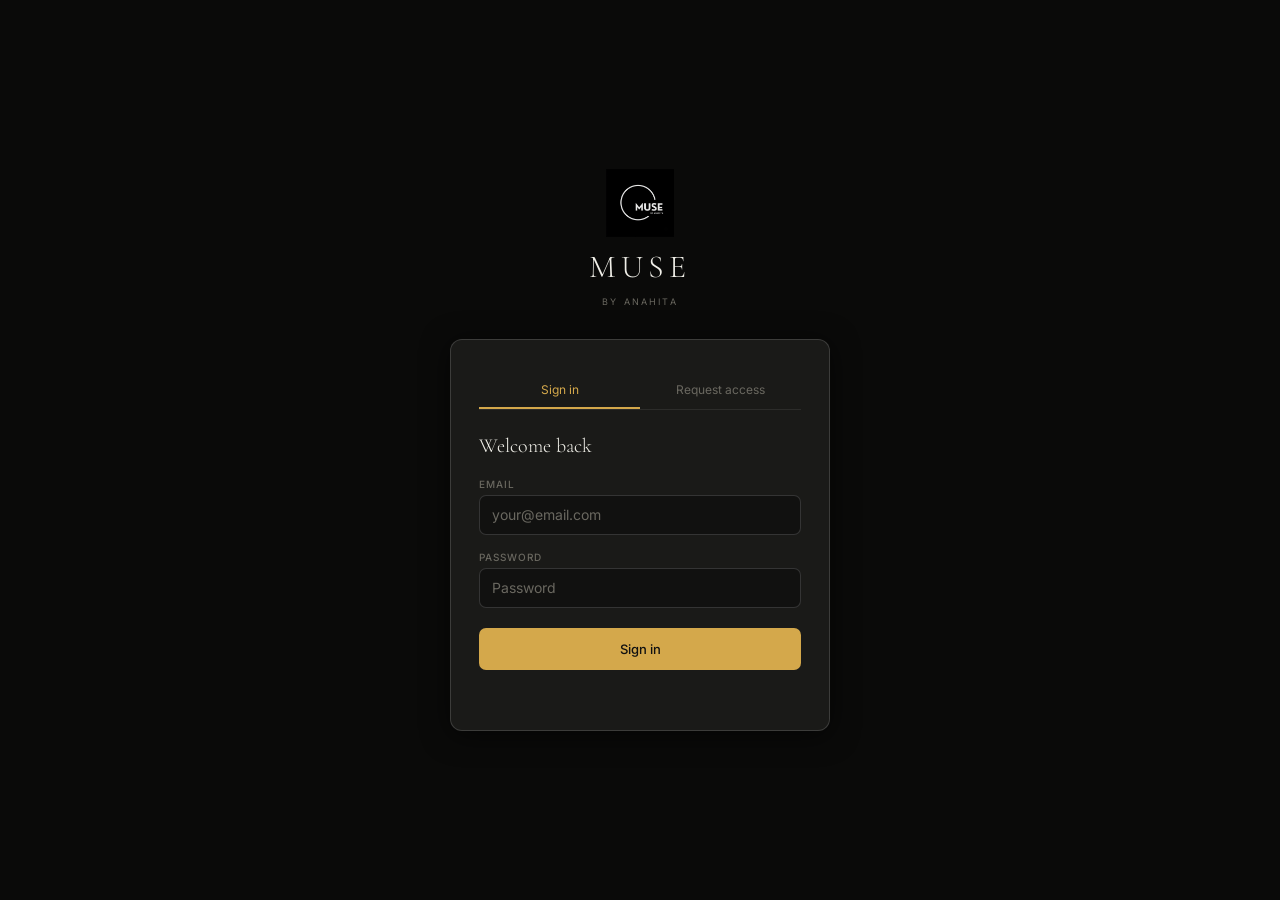
==== index.html @ 247c158e "Add files via upload" ====
<!DOCTYPE html>
<html lang="en">
<head>
<meta charset="UTF-8">
<meta name="viewport" content="width=device-width, initial-scale=1.0">
<title>Muse by Anahita — Brand Hub</title>
<link href="https://fonts.googleapis.com/css2?family=Cormorant+Garamond:ital,wght@0,300;0,400;1,300&family=Inter:wght@300;400;500&display=swap" rel="stylesheet">
<script src="https://www.gstatic.com/firebasejs/10.12.0/firebase-app-compat.js"></script>
<script src="https://www.gstatic.com/firebasejs/10.12.0/firebase-auth-compat.js"></script>
<script src="https://www.gstatic.com/firebasejs/10.12.0/firebase-firestore-compat.js"></script>
<style>
*,*::before,*::after{box-sizing:border-box;margin:0;padding:0;}
:root{
  --bg:#0A0A09;--bg2:#111110;--surface:#1A1A18;--surface2:#222220;--surface3:#2A2A28;
  --ink:#F0EFE8;--ink2:#C8C7C0;--ink3:#9A9890;--ink4:#6A6860;--ink5:rgba(255,255,255,0.06);
  --gold:#D4A84B;--gold-bg:rgba(212,168,75,0.12);
  --green:#7DC44A;--green-bg:rgba(125,196,74,0.1);--green-str:#7DC44A;
  --red:#E05555;--red-bg:rgba(224,85,85,0.1);
  --blue:#6AABF0;--blue-bg:rgba(106,171,240,0.1);
  --amber:#F0A84B;--amber-bg:rgba(240,168,75,0.1);
  --purple:#B07EF0;--purple-bg:rgba(176,126,240,0.1);
  --border:rgba(255,255,255,0.08);--border2:rgba(255,255,255,0.15);
  --shadow:0 1px 4px rgba(0,0,0,0.4);--shadow2:0 4px 28px rgba(0,0,0,0.6);
  --radius:7px;
}
body{background:var(--bg);color:var(--ink);font-family:'Inter',sans-serif;min-height:100vh;}
.screen{display:none;min-height:100vh;}
.screen.active{display:flex;flex-direction:column;}
#screen-auth{align-items:center;justify-content:center;padding:2rem 1.25rem;}
.auth-logo{display:flex;flex-direction:column;align-items:center;gap:10px;margin-bottom:2rem;}
.auth-logo img{width:68px;height:68px;object-fit:contain;filter:invert(1);opacity:.9;}
.auth-logo-muse{font-family:'Cormorant Garamond',serif;font-weight:300;font-size:32px;letter-spacing:.16em;color:var(--ink);}
.auth-logo-by{font-size:9px;letter-spacing:.24em;text-transform:uppercase;color:var(--ink4);}
.auth-card{background:var(--surface);border:0.5px solid var(--border2);border-radius:12px;padding:2rem 1.75rem;width:100%;max-width:380px;box-shadow:var(--shadow2);}
.auth-tabs{display:flex;margin-bottom:1.5rem;border-bottom:0.5px solid var(--border);}
.auth-tab{flex:1;font-size:12px;font-family:'Inter',sans-serif;color:var(--ink4);background:none;border:none;padding:10px 0;cursor:pointer;border-bottom:2px solid transparent;margin-bottom:-0.5px;transition:color .15s,border-color .15s;}
.auth-tab.active{color:var(--gold);border-bottom-color:var(--gold);}
.auth-title{font-family:'Cormorant Garamond',serif;font-size:20px;font-weight:300;color:var(--ink);margin-bottom:1.25rem;}
.f-label{font-size:10px;font-weight:500;letter-spacing:.1em;text-transform:uppercase;color:var(--ink4);margin-bottom:5px;display:block;}
.f-input{width:100%;height:40px;font-size:14px;font-family:'Inter',sans-serif;border-radius:var(--radius);border:0.5px solid var(--border2);background:var(--bg2);color:var(--ink);padding:0 12px;outline:none;transition:border-color .15s,box-shadow .15s;margin-bottom:1rem;}
.f-input:focus{border-color:var(--gold);box-shadow:0 0 0 2px var(--gold-bg);}
.f-input::placeholder{color:var(--ink4);}
.auth-btn{width:100%;height:42px;font-size:13px;font-family:'Inter',sans-serif;font-weight:500;border-radius:var(--radius);border:none;background:var(--gold);color:#111;cursor:pointer;transition:opacity .15s;margin-top:.25rem;}
.auth-btn:hover{opacity:.88;}
.auth-msg{font-size:12px;margin-top:10px;text-align:center;min-height:18px;}
.auth-msg.err{color:var(--red);}
.auth-msg.ok{color:var(--green);}
#screen-pending{align-items:center;justify-content:center;padding:2rem;text-align:center;}
.pending-icon{font-size:40px;margin-bottom:1rem;opacity:.25;}
.pending-title{font-family:'Cormorant Garamond',serif;font-size:24px;font-weight:300;color:var(--ink);margin-bottom:.5rem;}
.pending-sub{font-size:13px;color:var(--ink3);max-width:300px;line-height:1.6;}
.pending-logout{margin-top:1.5rem;font-size:12px;color:var(--ink4);background:none;border:0.5px solid var(--border2);border-radius:var(--radius);padding:7px 16px;cursor:pointer;font-family:'Inter',sans-serif;}
.app-header{background:var(--surface);border-bottom:0.5px solid var(--border);padding:1rem 1.5rem;display:flex;align-items:center;justify-content:space-between;gap:1rem;flex-wrap:wrap;flex-shrink:0;}
.hd-left{display:flex;align-items:center;gap:12px;}
.hd-logo{width:36px;height:36px;object-fit:contain;filter:invert(1);opacity:.85;}
.hd-brand{display:flex;flex-direction:column;gap:1px;}
.hd-muse{font-family:'Cormorant Garamond',serif;font-weight:300;font-size:21px;color:var(--ink);letter-spacing:.12em;line-height:1;}
.hd-by{font-size:9px;letter-spacing:.22em;text-transform:uppercase;color:var(--gold);}
.hd-right{display:flex;align-items:center;gap:12px;flex-wrap:wrap;}
.user-pill{display:flex;align-items:center;gap:7px;background:var(--surface2);border:0.5px solid var(--border2);border-radius:99px;padding:5px 12px 5px 7px;}
.user-av{width:22px;height:22px;border-radius:50%;background:var(--gold);display:flex;align-items:center;justify-content:center;font-size:10px;font-weight:500;color:#111;flex-shrink:0;}
.user-nm{font-size:12px;color:var(--ink2);}
.user-rl{font-size:9px;letter-spacing:.06em;color:var(--gold);}
.hd-prog{display:flex;flex-direction:column;align-items:flex-end;gap:4px;}
.hd-prog-lbl{font-size:10px;color:var(--ink4);}
.hd-prog-track{width:80px;height:2px;background:var(--border);border-radius:99px;overflow:hidden;}
.hd-prog-fill{height:100%;background:var(--gold);border-radius:99px;transition:width .4s;}
.hd-logout{font-size:11px;color:var(--ink4);background:none;border:none;cursor:pointer;font-family:'Inter',sans-serif;transition:color .15s;}
.hd-logout:hover{color:var(--ink2);}
.tab-bar{background:var(--surface);border-bottom:0.5px solid var(--border);display:flex;padding:0 1.25rem;overflow-x:auto;flex-shrink:0;}
.tab-bar::-webkit-scrollbar{display:none;}
.tb{font-size:11px;font-family:'Inter',sans-serif;letter-spacing:.07em;text-transform:uppercase;color:var(--ink4);background:none;border:none;padding:11px 14px 10px;cursor:pointer;border-bottom:2px solid transparent;white-space:nowrap;transition:color .15s,border-color .15s;}
.tb.active{color:var(--gold);border-bottom-color:var(--gold);}
.tb .badge{display:inline-block;background:var(--gold);color:#111;font-size:9px;font-weight:500;border-radius:99px;padding:1px 5px;margin-left:4px;vertical-align:middle;}
.sync-bar{background:var(--bg2);border-bottom:0.5px solid var(--border);padding:6px 1.5rem;display:flex;align-items:center;gap:8px;font-size:11px;color:var(--ink4);flex-shrink:0;}
.sync-dot{width:6px;height:6px;border-radius:50%;background:var(--ink4);flex-shrink:0;transition:background .3s;}
.sync-dot.syncing{background:#C8831A;animation:pulse 1s infinite;}
.sync-dot.synced{background:var(--green);}
.sync-dot.error{background:var(--red);}
@keyframes pulse{0%,100%{opacity:1;}50%{opacity:.3;}}
.main{max-width:720px;margin:0 auto;padding:1.75rem 1.25rem 3rem;width:100%;}
.sec-hdr{display:flex;align-items:center;gap:10px;margin-bottom:8px;}
.sec-rule{flex:1;height:0.5px;background:var(--ink5);}
.sec-lbl{font-size:9px;font-weight:500;letter-spacing:.18em;text-transform:uppercase;color:var(--ink4);white-space:nowrap;}
.section{margin-bottom:1.75rem;}
.task-list{display:flex;flex-direction:column;gap:3px;}
.task-item{display:flex;align-items:flex-start;gap:11px;padding:11px 13px;border-radius:var(--radius);border:0.5px solid var(--border);background:var(--surface);cursor:pointer;transition:background .12s,border-color .12s;box-shadow:var(--shadow);}
.task-item:hover{background:var(--surface2);border-color:var(--border2);}
.task-item.done{background:var(--green-bg);border-color:rgba(125,196,74,0.2);}
.task-item.assigned-to-me{border-left:2px solid var(--gold);}
.chk{width:17px;height:17px;border-radius:3px;border:1px solid var(--border2);display:flex;align-items:center;justify-content:center;flex-shrink:0;margin-top:2px;transition:background .18s,border-color .18s;}
.task-item.done .chk{background:var(--green);border-color:var(--green);}
.chk-ic{display:none;}
.task-item.done .chk-ic{display:block;}
.task-txt{flex:1;min-width:0;}
.task-nm{font-size:14px;color:var(--ink);line-height:1.5;}
.task-item.done .task-nm{text-decoration:line-through;text-decoration-color:var(--green-str);color:var(--ink4);}
.task-meta{font-size:11px;color:var(--ink4);margin-top:3px;display:flex;flex-wrap:wrap;gap:6px;align-items:center;}
.task-note{font-size:11.5px;color:var(--ink3);margin-top:2px;line-height:1.4;}
.assign-badge{display:inline-flex;align-items:center;gap:3px;font-size:10px;padding:2px 7px;border-radius:99px;background:var(--gold-bg);color:var(--gold);white-space:nowrap;}
.done-badge{font-size:10px;color:var(--green);}
.owner-badge{font-size:10px;color:var(--ink4);}
.rec-badge{display:inline-block;font-size:9px;font-weight:500;padding:2px 7px;border-radius:99px;background:var(--gold-bg);color:var(--gold);margin-left:6px;vertical-align:middle;white-space:nowrap;}
.task-actions{display:flex;align-items:center;gap:6px;flex-shrink:0;}
.del-btn{opacity:0;font-size:16px;color:var(--ink4);background:none;border:none;cursor:pointer;padding:2px 3px;transition:opacity .15s,color .15s;}
.task-item:hover .del-btn{opacity:1;}
.del-btn:hover{color:var(--red);}
.edit-btn{opacity:0;font-size:11px;color:var(--ink4);background:none;border:0.5px solid var(--border);border-radius:4px;cursor:pointer;padding:2px 6px;transition:opacity .15s,color .15s;}
.task-item:hover .edit-btn{opacity:1;}
.edit-btn:hover{color:var(--gold);border-color:var(--gold);}
@media(hover:none){.del-btn,.edit-btn{opacity:.4;}}
.assign-sel{font-size:11px;font-family:'Inter',sans-serif;border-radius:4px;border:0.5px solid var(--border);background:var(--surface2);color:var(--ink3);padding:2px 5px;outline:none;cursor:pointer;max-width:110px;}
.assign-sel:focus{border-color:var(--gold);}
.add-section{margin-top:1.75rem;border-top:0.5px solid var(--ink5);padding-top:1.25rem;}
.add-lbl{font-family:'Cormorant Garamond',serif;font-size:17px;font-weight:300;font-style:italic;color:var(--ink3);margin-bottom:10px;}
.add-row{display:flex;gap:8px;flex-wrap:wrap;}
.add-input{flex:1;min-width:150px;height:38px;font-size:13.5px;font-family:'Inter',sans-serif;border-radius:var(--radius);border:0.5px solid var(--border2);background:var(--surface);color:var(--ink);padding:0 12px;outline:none;transition:border-color .15s,box-shadow .15s;}
.add-input:focus{border-color:var(--gold);box-shadow:0 0 0 2px var(--gold-bg);}
.add-input::placeholder{color:var(--ink4);}
.cat-sel{height:38px;font-size:12.5px;font-family:'Inter',sans-serif;border-radius:var(--radius);border:0.5px solid var(--border2);background:var(--surface);color:var(--ink);padding:0 10px;outline:none;cursor:pointer;}
.add-btn{height:38px;padding:0 16px;font-size:13px;font-family:'Inter',sans-serif;font-weight:500;border-radius:var(--radius);border:none;background:var(--gold);color:#111;cursor:pointer;transition:opacity .15s;}
.add-btn:hover{opacity:.85;}
/* EDIT MODAL */
.modal-overlay{position:fixed;inset:0;background:rgba(0,0,0,0.7);display:none;align-items:center;justify-content:center;z-index:9000;padding:1rem;}
.modal-overlay.show{display:flex;}
.modal-card{background:var(--surface);border:0.5px solid var(--border2);border-radius:12px;padding:1.5rem;width:100%;max-width:440px;box-shadow:var(--shadow2);}
.modal-title{font-family:'Cormorant Garamond',serif;font-size:18px;font-weight:300;color:var(--ink);margin-bottom:1.25rem;}
.modal-input{width:100%;height:40px;font-size:14px;font-family:'Inter',sans-serif;border-radius:var(--radius);border:0.5px solid var(--border2);background:var(--bg2);color:var(--ink);padding:0 12px;outline:none;transition:border-color .15s;margin-bottom:.75rem;}
.modal-input:focus{border-color:var(--gold);}
.modal-textarea{width:100%;height:80px;font-size:13px;font-family:'Inter',sans-serif;border-radius:var(--radius);border:0.5px solid var(--border2);background:var(--bg2);color:var(--ink);padding:8px 12px;outline:none;resize:vertical;margin-bottom:.75rem;}
.modal-textarea:focus{border-color:var(--gold);}
.modal-footer{display:flex;gap:8px;justify-content:flex-end;}
.modal-cancel{height:36px;padding:0 14px;font-size:12px;font-family:'Inter',sans-serif;border-radius:var(--radius);border:0.5px solid var(--border2);background:none;color:var(--ink3);cursor:pointer;}
.modal-save{height:36px;padding:0 16px;font-size:12px;font-family:'Inter',sans-serif;font-weight:500;border-radius:var(--radius);border:none;background:var(--gold);color:#111;cursor:pointer;}
.log-list{display:flex;flex-direction:column;gap:3px;}
.log-item{display:flex;align-items:flex-start;gap:10px;padding:10px 13px;background:var(--surface);border-radius:var(--radius);border:0.5px solid var(--border);box-shadow:var(--shadow);}
.log-av{width:28px;height:28px;border-radius:50%;background:var(--surface3);display:flex;align-items:center;justify-content:center;font-size:10px;font-weight:500;color:var(--ink3);flex-shrink:0;}
.log-body{flex:1;min-width:0;}
.log-txt{font-size:13px;color:var(--ink2);line-height:1.4;}
.log-txt strong{font-weight:500;color:var(--ink);}
.log-time{font-size:11px;color:var(--ink4);margin-top:2px;}
.empty-state{font-size:13px;color:var(--ink4);font-style:italic;text-align:center;padding:2.5rem 0;}
/* RECEIPTS */
.receipts-summary{display:grid;grid-template-columns:1fr 1fr 1fr;gap:8px;margin-bottom:1.5rem;}
.summary-card{background:var(--surface);border:0.5px solid var(--border);border-radius:var(--radius);padding:14px 16px;text-align:center;}
.summary-label{font-size:10px;font-weight:500;letter-spacing:.1em;text-transform:uppercase;color:var(--ink4);margin-bottom:6px;}
.summary-amount{font-size:18px;font-weight:500;color:var(--ink);}
.summary-card.received .summary-amount{color:var(--green);}
.summary-card.pending-card .summary-amount{color:var(--amber);}
.receipt-tabs{display:flex;gap:6px;margin-bottom:1.25rem;}
.rtab{font-size:12px;font-family:'Inter',sans-serif;padding:6px 14px;border-radius:99px;border:0.5px solid var(--border2);background:var(--surface2);color:var(--ink4);cursor:pointer;transition:background .12s,color .12s,border-color .12s;}
.rtab.active{background:var(--gold-bg);color:var(--gold);border-color:var(--gold);}
.receipt-list{display:flex;flex-direction:column;gap:8px;}
.receipt-card{background:var(--surface);border:0.5px solid var(--border);border-radius:var(--radius);overflow:hidden;box-shadow:var(--shadow);}
.receipt-card.status-received{border-left:3px solid var(--green);}
.receipt-card.status-due{border-left:3px solid var(--amber);}
.receipt-img-wrap{width:100%;max-height:220px;overflow:hidden;background:var(--bg2);cursor:pointer;}
.receipt-img-wrap img{width:100%;height:220px;object-fit:contain;display:block;}
.receipt-body{padding:13px 15px;}
.receipt-top{display:flex;align-items:flex-start;justify-content:space-between;gap:10px;margin-bottom:8px;flex-wrap:wrap;}
.receipt-platform{font-size:14px;font-weight:500;color:var(--ink);}
.receipt-amount{font-size:18px;font-weight:500;color:var(--gold);}
.receipt-desc{font-size:13px;color:var(--ink3);margin-bottom:8px;line-height:1.45;}
.receipt-footer{display:flex;align-items:center;justify-content:space-between;flex-wrap:wrap;gap:8px;}
.receipt-meta{font-size:11px;color:var(--ink4);}
.receipt-status-wrap{display:flex;align-items:center;gap:8px;}
.status-badge{font-size:10px;font-weight:500;padding:3px 9px;border-radius:99px;}
.status-badge.received{background:var(--green-bg);color:var(--green);}
.status-badge.due{background:var(--amber-bg);color:var(--amber);}
.status-toggle{font-size:11px;font-family:'Inter',sans-serif;padding:4px 10px;border-radius:var(--radius);border:0.5px solid var(--border2);background:var(--surface2);color:var(--ink3);cursor:pointer;white-space:nowrap;transition:background .12s;}
.status-toggle:hover{background:var(--surface3);color:var(--ink);}
.receipt-del{font-size:12px;color:var(--ink4);background:none;border:none;cursor:pointer;padding:3px 6px;border-radius:4px;transition:color .12s;}
.receipt-del:hover{color:var(--red);}
.upload-section{border-top:0.5px solid var(--ink5);padding-top:1.25rem;margin-top:1rem;}
.upload-lbl-title{font-family:'Cormorant Garamond',serif;font-size:17px;font-weight:300;font-style:italic;color:var(--ink3);margin-bottom:12px;}
.upload-form{display:grid;grid-template-columns:1fr 1fr;gap:8px;}
.upload-form .full{grid-column:1/-1;}
.upload-area{border:1px dashed var(--border2);border-radius:var(--radius);padding:1.25rem;text-align:center;cursor:pointer;transition:border-color .15s,background .15s;background:var(--bg2);}
.upload-area:hover{border-color:var(--gold);background:var(--gold-bg);}
.upload-area.has-file{border-color:var(--green);background:var(--green-bg);}
.upload-area input[type=file]{display:none;}
.upload-area-text{font-size:12px;color:var(--ink4);}
.upload-area-text.has-file{color:var(--green);}
.r-input{width:100%;height:38px;font-size:13px;font-family:'Inter',sans-serif;border-radius:var(--radius);border:0.5px solid var(--border2);background:var(--surface);color:var(--ink);padding:0 10px;outline:none;transition:border-color .15s,box-shadow .15s;}
.r-input:focus{border-color:var(--gold);box-shadow:0 0 0 2px var(--gold-bg);}
.r-input::placeholder{color:var(--ink4);}
.r-save{height:38px;padding:0 16px;font-size:13px;font-family:'Inter',sans-serif;font-weight:500;border-radius:var(--radius);border:none;background:var(--gold);color:#111;cursor:pointer;width:100%;margin-top:2px;}
.r-save:hover{opacity:.85;}
/* VAULT */
.vault-gate{display:flex;flex-direction:column;align-items:center;text-align:center;padding:3rem 1rem;gap:1rem;}
.vault-gate-icon{font-size:40px;opacity:.2;}
.vault-gate-title{font-family:'Cormorant Garamond',serif;font-size:22px;font-weight:300;color:var(--ink);}
.vault-gate-sub{font-size:13px;color:var(--ink3);max-width:300px;line-height:1.55;}
.vault-pw-row{display:flex;gap:8px;width:100%;max-width:340px;}
.vault-pw-input{flex:1;height:40px;font-size:14px;font-family:'Inter',sans-serif;border-radius:var(--radius);border:0.5px solid var(--border2);background:var(--surface);color:var(--ink);padding:0 12px;outline:none;text-align:center;letter-spacing:.08em;transition:border-color .15s,box-shadow .15s;}
.vault-pw-input:focus{border-color:var(--gold);box-shadow:0 0 0 2px var(--gold-bg);}
.vault-unlock-btn{height:40px;padding:0 18px;font-size:13px;font-family:'Inter',sans-serif;font-weight:500;border-radius:var(--radius);border:none;background:var(--gold);color:#111;cursor:pointer;white-space:nowrap;}
.vault-err{font-size:12px;color:var(--red);min-height:18px;}
.vault-info{font-size:11px;color:var(--ink4);max-width:300px;line-height:1.5;}
.vault-body{display:none;}
.vault-topbar{display:flex;align-items:center;justify-content:space-between;margin-bottom:1.25rem;flex-wrap:wrap;gap:8px;}
.vault-title{font-family:'Cormorant Garamond',serif;font-size:20px;font-weight:300;color:var(--ink);}
.cred-list{display:flex;flex-direction:column;gap:6px;margin-bottom:1.5rem;}
.cred-card{background:var(--surface);border-radius:var(--radius);border:0.5px solid var(--border);padding:13px 15px;box-shadow:var(--shadow);}
.cred-hdr{display:flex;align-items:center;justify-content:space-between;margin-bottom:10px;}
.cred-plat{font-size:13px;font-weight:500;color:var(--ink);}
.cred-del{font-size:14px;color:var(--ink4);background:none;border:none;cursor:pointer;padding:2px 4px;opacity:0;transition:opacity .15s,color .15s;}
.cred-card:hover .cred-del{opacity:1;}
.cred-del:hover{color:var(--red);}
.cred-row{display:flex;align-items:center;gap:10px;margin-bottom:6px;}
.cred-row:last-child{margin-bottom:0;}
.cred-fl{font-size:10px;font-weight:500;letter-spacing:.1em;text-transform:uppercase;color:var(--ink4);width:68px;flex-shrink:0;}
.cred-val{flex:1;font-size:13px;color:var(--ink2);background:var(--bg2);border-radius:4px;padding:4px 8px;cursor:pointer;transition:background .12s;word-break:break-all;}
.cred-val:hover{background:var(--surface3);}
.cred-val.hidden{letter-spacing:.18em;color:var(--ink4);}
.show-pw{font-size:11px;color:var(--ink4);background:none;border:none;cursor:pointer;padding:2px 4px;white-space:nowrap;font-family:'Inter',sans-serif;}
.show-pw:hover{color:var(--ink2);}
.vault-add{border-top:0.5px solid var(--ink5);padding-top:1.25rem;margin-top:1rem;}
.vault-add-lbl{font-family:'Cormorant Garamond',serif;font-size:17px;font-weight:300;font-style:italic;color:var(--ink3);margin-bottom:10px;}
.vault-form{display:grid;grid-template-columns:1fr 1fr;gap:8px;}
.vault-form .full{grid-column:1/-1;}
.v-input{width:100%;height:38px;font-size:13px;font-family:'Inter',sans-serif;border-radius:var(--radius);border:0.5px solid var(--border2);background:var(--surface);color:var(--ink);padding:0 10px;outline:none;transition:border-color .15s,box-shadow .15s;}
.v-input:focus{border-color:var(--gold);box-shadow:0 0 0 2px var(--gold-bg);}
.v-input::placeholder{color:var(--ink4);}
.v-save{height:38px;padding:0 16px;font-size:13px;font-family:'Inter',sans-serif;font-weight:500;border-radius:var(--radius);border:none;background:var(--gold);color:#111;cursor:pointer;width:100%;margin-top:2px;}
.v-save:hover{opacity:.85;}
/* ADMIN */
.admin-sec-title{font-family:'Cormorant Garamond',serif;font-size:18px;font-weight:300;color:var(--ink);margin-bottom:10px;}
.user-card{background:var(--surface);border:0.5px solid var(--border);border-radius:var(--radius);padding:12px 14px;box-shadow:var(--shadow);display:flex;align-items:center;gap:12px;margin-bottom:4px;flex-wrap:wrap;}
.u-av{width:34px;height:34px;border-radius:50%;background:var(--surface3);display:flex;align-items:center;justify-content:center;font-size:13px;font-weight:500;color:var(--ink3);flex-shrink:0;}
.u-info{flex:1;min-width:120px;}
.u-name{font-size:14px;color:var(--ink);}
.u-email{font-size:11.5px;color:var(--ink4);}
.u-role-badge{font-size:9px;font-weight:500;padding:2px 8px;border-radius:99px;letter-spacing:.05em;white-space:nowrap;}
.role-superadmin{background:var(--gold-bg);color:var(--gold);}
.role-admin{background:var(--blue-bg);color:var(--blue);}
.role-staff{background:var(--surface3);color:var(--ink3);}
.role-pending{background:var(--red-bg);color:var(--red);}
.u-actions{display:flex;gap:6px;flex-wrap:wrap;}
.u-btn{font-size:11px;font-family:'Inter',sans-serif;padding:5px 10px;border-radius:var(--radius);border:0.5px solid var(--border2);background:var(--surface2);color:var(--ink3);cursor:pointer;white-space:nowrap;transition:background .12s,color .12s;}
.u-btn:hover{background:var(--surface3);color:var(--ink);}
.u-btn.danger{border-color:rgba(224,85,85,0.3);color:var(--red);}
.u-btn.danger:hover{background:var(--red-bg);}
.u-btn.success{border-color:rgba(125,196,74,0.3);color:var(--green);}
.u-btn.success:hover{background:var(--green-bg);}
/* AI ASSISTANT */
.ai-pane{display:flex;flex-direction:column;height:calc(100vh - 160px);max-width:720px;margin:0 auto;width:100%;}
.ai-messages{flex:1;overflow-y:auto;padding:1.25rem;display:flex;flex-direction:column;gap:12px;}
.ai-messages::-webkit-scrollbar{width:4px;}
.ai-messages::-webkit-scrollbar-track{background:transparent;}
.ai-messages::-webkit-scrollbar-thumb{background:var(--surface3);border-radius:99px;}
.ai-msg{display:flex;gap:10px;max-width:85%;}
.ai-msg.user{align-self:flex-end;flex-direction:row-reverse;}
.ai-msg.assistant{align-self:flex-start;}
.ai-avatar{width:28px;height:28px;border-radius:50%;display:flex;align-items:center;justify-content:center;font-size:12px;flex-shrink:0;margin-top:2px;}
.ai-msg.user .ai-avatar{background:var(--gold);color:#111;}
.ai-msg.assistant .ai-avatar{background:var(--purple-bg);color:var(--purple);border:0.5px solid var(--purple);}
.ai-bubble{padding:10px 13px;border-radius:10px;font-size:13px;line-height:1.55;max-width:100%;}
.ai-msg.user .ai-bubble{background:var(--gold-bg);color:var(--ink2);border:0.5px solid rgba(212,168,75,0.2);}
.ai-msg.assistant .ai-bubble{background:var(--surface);color:var(--ink2);border:0.5px solid var(--border);}
.ai-bubble.thinking{color:var(--ink4);font-style:italic;}
.ai-input-bar{display:flex;gap:8px;padding:1rem 1.25rem;border-top:0.5px solid var(--border);background:var(--bg2);flex-shrink:0;}
.ai-input{flex:1;height:42px;font-size:14px;font-family:'Inter',sans-serif;border-radius:var(--radius);border:0.5px solid var(--border2);background:var(--surface);color:var(--ink);padding:0 14px;outline:none;transition:border-color .15s,box-shadow .15s;}
.ai-input:focus{border-color:var(--purple);box-shadow:0 0 0 2px var(--purple-bg);}
.ai-input::placeholder{color:var(--ink4);}
.ai-send{height:42px;padding:0 18px;font-size:13px;font-family:'Inter',sans-serif;font-weight:500;border-radius:var(--radius);border:none;background:var(--purple);color:#fff;cursor:pointer;white-space:nowrap;transition:opacity .15s;}
.ai-send:hover{opacity:.85;}
.ai-send:disabled{opacity:.4;cursor:not-allowed;}
.ai-suggestions{display:flex;gap:6px;flex-wrap:wrap;padding:0 1.25rem .75rem;}
.ai-sug{font-size:11px;font-family:'Inter',sans-serif;padding:5px 10px;border-radius:99px;border:0.5px solid var(--border2);background:var(--surface2);color:var(--ink4);cursor:pointer;transition:background .12s,color .12s,border-color .12s;white-space:nowrap;}
.ai-sug:hover{background:var(--purple-bg);color:var(--purple);border-color:var(--purple);}
.ai-welcome{text-align:center;padding:2rem 1rem;color:var(--ink4);}
.ai-welcome-icon{font-size:36px;margin-bottom:.75rem;opacity:.5;}
.ai-welcome-title{font-family:'Cormorant Garamond',serif;font-size:20px;font-weight:300;color:var(--ink3);margin-bottom:.5rem;}
.ai-welcome-sub{font-size:12px;color:var(--ink4);line-height:1.6;}
/* UTILS */
.pg-hdr{display:flex;align-items:center;justify-content:space-between;margin-bottom:1.25rem;flex-wrap:wrap;gap:8px;}
.pg-title{font-family:'Cormorant Garamond',serif;font-size:20px;font-weight:300;color:var(--ink);}
.sm-btn{font-size:11px;color:var(--ink4);background:none;border:0.5px solid var(--border);border-radius:var(--radius);padding:5px 10px;cursor:pointer;font-family:'Inter',sans-serif;transition:background .12s;}
.sm-btn:hover{background:var(--surface2);}
.toast{position:fixed;bottom:1.5rem;left:50%;transform:translateX(-50%);background:var(--surface3);color:var(--ink);border:0.5px solid var(--border2);font-size:12px;padding:8px 18px;border-radius:99px;pointer-events:none;opacity:0;transition:opacity .2s;z-index:9999;white-space:nowrap;box-shadow:var(--shadow2);}
.toast.show{opacity:1;}
.footer{text-align:center;margin-top:3rem;font-size:10px;letter-spacing:.1em;text-transform:uppercase;color:var(--ink4);}
.lightbox{position:fixed;inset:0;background:rgba(0,0,0,0.93);display:none;align-items:center;justify-content:center;z-index:9998;padding:1rem;}
.lightbox.show{display:flex;}
.lightbox img{max-width:100%;max-height:90vh;object-fit:contain;border-radius:var(--radius);}
.lightbox-close{position:fixed;top:1rem;right:1rem;font-size:28px;color:var(--ink3);background:none;border:none;cursor:pointer;line-height:1;}
@media(max-width:520px){
  .vault-form,.upload-form{grid-template-columns:1fr;}
  .vault-form .full,.upload-form .full{grid-column:1;}
  .receipts-summary{grid-template-columns:1fr;}
  .app-header{padding:.875rem 1rem;}
  .main{padding:1.25rem 1rem 2.5rem;}
}
</style>
</head>
<body>

<!-- AUTH -->
<div id="screen-auth" class="screen active">
  <div class="auth-logo">
    <img src="[data-uri]" alt="Muse logo"/>
    <div class="auth-logo-muse">MUSE</div>
    <div class="auth-logo-by">by Anahita</div>
  </div>
  <div class="auth-card">
    <div class="auth-tabs">
      <button class="auth-tab active" onclick="showAuthTab('signin')">Sign in</button>
      <button class="auth-tab" onclick="showAuthTab('signup')">Request access</button>
    </div>
    <div id="auth-signin">
      <div class="auth-title">Welcome back</div>
      <label class="f-label">Email</label>
      <input class="f-input" id="si-email" type="email" placeholder="your@email.com"/>
      <label class="f-label">Password</label>
      <input class="f-input" id="si-pw" type="password" placeholder="Password" onkeydown="if(event.key==='Enter')doSignIn()"/>
      <button class="auth-btn" onclick="doSignIn()">Sign in</button>
      <div class="auth-msg err" id="si-msg"></div>
    </div>
    <div id="auth-signup" style="display:none">
      <div class="auth-title">Request access</div>
      <label class="f-label">Full name</label>
      <input class="f-input" id="su-name" type="text" placeholder="Your name"/>
      <label class="f-label">Email</label>
      <input class="f-input" id="su-email" type="email" placeholder="your@email.com"/>
      <label class="f-label">Password</label>
      <input class="f-input" id="su-pw" type="password" placeholder="Choose a password (min 6 chars)"/>
      <button class="auth-btn" onclick="doSignUp()">Request access</button>
      <div class="auth-msg" id="su-msg"></div>
    </div>
  </div>
</div>

<!-- PENDING -->
<div id="screen-pending" class="screen">
  <div style="display:flex;flex-direction:column;align-items:center;justify-content:center;flex:1;padding:2rem;text-align:center;">
    <div class="pending-icon">⏳</div>
    <div class="pending-title">Access pending</div>
    <div class="pending-sub">Your account is awaiting approval. An admin will review your request shortly.</div>
    <button class="pending-logout" onclick="doSignOut()">Sign out</button>
  </div>
</div>

<!-- APP -->
<div id="screen-app" class="screen">
  <div class="app-header">
    <div class="hd-left">
      <img class="hd-logo" src="[data-uri]" alt="Muse"/>
      <div class="hd-brand"><div class="hd-muse">MUSE</div><div class="hd-by">by Anahita</div></div>
    </div>
    <div class="hd-right">
      <div class="user-pill">
        <div class="user-av" id="hd-av">?</div>
        <div><div class="user-nm" id="hd-name">—</div><div class="user-rl" id="hd-role">—</div></div>
      </div>
      <div class="hd-prog">
        <div class="hd-prog-lbl" id="prog-lbl">0/0</div>
        <div class="hd-prog-track"><div class="hd-prog-fill" id="prog-fill" style="width:0%"></div></div>
      </div>
      <button class="hd-logout" onclick="doSignOut()">Sign out</button>
    </div>
  </div>
  <div class="tab-bar">
    <button class="tb active" data-tab="tasks" onclick="switchTab('tasks')">All tasks</button>
    <button class="tb" data-tab="mytasks" onclick="switchTab('mytasks')">My tasks <span class="badge" id="my-badge" style="display:none">0</span></button>
    <button class="tb" data-tab="log" onclick="switchTab('log')">Activity log</button>
    <button class="tb" data-tab="receipts" onclick="switchTab('receipts')">Receipts</button>
    <button class="tb" data-tab="ai" onclick="switchTab('ai')">✦ AI Assistant</button>
    <button class="tb admin-only" data-tab="vault" onclick="switchTab('vault')" style="display:none">Vault</button>
    <button class="tb admin-only" data-tab="admin" onclick="switchTab('admin')" style="display:none">Admin</button>
  </div>
  <div class="sync-bar">
    <div class="sync-dot" id="sync-dot"></div>
    <span id="sync-lbl">Connecting...</span>
  </div>

  <!-- TASKS -->
  <div id="pane-tasks" class="main">
    <div id="task-sections"></div>
    <div class="add-section">
      <div class="add-lbl">Add a task</div>
      <div class="add-row">
        <input class="add-input" id="new-task-inp" placeholder="What needs to be done..."/>
        <select class="cat-sel" id="cat-sel"></select>
        <button class="add-btn" onclick="addTask()">+ Add</button>
      </div>
    </div>
    <div class="footer">Muse by Anahita · Brand Hub</div>
  </div>

  <!-- MY TASKS -->
  <div id="pane-mytasks" class="main" style="display:none">
    <div class="pg-hdr"><div class="pg-title">My tasks</div></div>
    <div id="my-task-list"></div>
  </div>

  <!-- LOG -->
  <div id="pane-log" class="main" style="display:none">
    <div class="pg-hdr">
      <div class="pg-title">Activity log</div>
      <button class="sm-btn" onclick="clearLog()">Clear log</button>
    </div>
    <div class="log-list" id="log-list"></div>
  </div>

  <!-- RECEIPTS -->
  <div id="pane-receipts" class="main" style="display:none">
    <div class="receipts-summary">
      <div class="summary-card"><div class="summary-label">Total</div><div class="summary-amount" id="sum-total">PKR 0</div></div>
      <div class="summary-card received"><div class="summary-label">Received</div><div class="summary-amount" id="sum-received">PKR 0</div></div>
      <div class="summary-card pending-card"><div class="summary-label">Pending dues</div><div class="summary-amount" id="sum-due">PKR 0</div></div>
    </div>
    <div class="receipt-tabs">
      <button class="rtab active" onclick="setReceiptFilter('all',this)">All</button>
      <button class="rtab" onclick="setReceiptFilter('due',this)">Pending dues</button>
      <button class="rtab" onclick="setReceiptFilter('received',this)">Received</button>
    </div>
    <div class="receipt-list" id="receipt-list"></div>
    <div class="upload-section">
      <div class="upload-lbl-title">Add a receipt</div>
      <div class="upload-form">
        <div class="upload-area full" id="upload-area" onclick="document.getElementById('receipt-file').click()">
          <input type="file" id="receipt-file" accept="image/*" onchange="handleFileSelect(this)"/>
          <div class="upload-area-text" id="upload-area-text">📎 Click to attach screenshot or receipt image</div>
        </div>
        <input class="r-input" id="r-platform" placeholder="For what? (e.g. Instagram Ads, Domain)"/>
        <input class="r-input" id="r-amount" type="number" placeholder="Amount (PKR)" min="0"/>
        <input class="r-input" id="r-date" type="date"/>
        <input class="r-input full" id="r-desc" placeholder="Description / details"/>
        <button class="r-save full" onclick="addReceipt()">Save receipt</button>
      </div>
    </div>
  </div>

  <!-- AI ASSISTANT -->
  <div id="pane-ai" style="display:none;flex-direction:column;flex:1;overflow:hidden;">
    <div class="ai-pane">
      <div class="ai-messages" id="ai-messages">
        <div class="ai-welcome">
          <div class="ai-welcome-icon">✦</div>
          <div class="ai-welcome-title">Muse AI Assistant</div>
          <div class="ai-welcome-sub">Ask me anything about your tasks, receipts, payments, or team. I know everything in this hub.</div>
        </div>
      </div>
      <div class="ai-suggestions" id="ai-suggestions">
        <button class="ai-sug" onclick="sendSuggestion(this.textContent)">What tasks are pending?</button>
        <button class="ai-sug" onclick="sendSuggestion(this.textContent)">Which payments are due?</button>
        <button class="ai-sug" onclick="sendSuggestion(this.textContent)">Show me completed tasks</button>
        <button class="ai-sug" onclick="sendSuggestion(this.textContent)">Total amount spent?</button>
        <button class="ai-sug" onclick="sendSuggestion(this.textContent)">What tasks are assigned to me?</button>
      </div>
      <div class="ai-input-bar">
        <input class="ai-input" id="ai-input" placeholder="Ask about tasks, payments, receipts..." onkeydown="if(event.key==='Enter'&&!event.shiftKey)sendAI()"/>
        <button class="ai-send" id="ai-send-btn" onclick="sendAI()">Send</button>
      </div>
    </div>
  </div>

  <!-- VAULT -->
  <div id="pane-vault" class="main" style="display:none">
    <div class="vault-gate" id="vault-gate">
      <div class="vault-gate-icon">🔐</div>
      <div class="vault-gate-title">Credentials vault</div>
      <div class="vault-gate-sub" id="vault-gate-sub">Enter the shared vault password.</div>
      <div id="vault-setup-wrap" style="display:none;width:100%;max-width:340px;flex-direction:column;gap:8px;align-items:center;">
        <p style="font-size:12px;color:var(--ink3);text-align:center;">Set your personal vault password. You will use this to unlock the shared credentials vault.</p>
        <input class="vault-pw-input" id="vault-new-pw1" type="password" placeholder="New vault password" style="width:100%;"/>
        <input class="vault-pw-input" id="vault-new-pw2" type="password" placeholder="Confirm password" style="width:100%;"/>
        <button class="vault-unlock-btn" style="width:100%" onclick="setVaultPw()">Set vault password</button>
      </div>
      <div id="vault-enter-wrap" class="vault-pw-row" style="display:none">
        <input class="vault-pw-input" id="vault-pw-inp" type="password" placeholder="Vault password" onkeydown="if(event.key==='Enter')unlockVault()"/>
        <button class="vault-unlock-btn" onclick="unlockVault()">Unlock</button>
      </div>
      <div class="vault-err" id="vault-err"></div>
      <div class="vault-info" id="vault-info"></div>
    </div>
    <div class="vault-body" id="vault-body">
      <div class="vault-topbar">
        <div class="vault-title">Credentials vault</div>
        <div style="display:flex;gap:8px;">
          <button class="sm-btn" id="change-vault-pw-btn" onclick="showChangeVaultPw()" style="display:none">Change password</button>
          <button class="sm-btn" onclick="lockVault()">🔒 Lock</button>
        </div>
      </div>
      <div class="cred-list" id="cred-list"></div>
      <div class="vault-add">
        <div class="vault-add-lbl">Add credentials</div>
        <div class="vault-form">
          <input class="v-input full" id="c-plat" placeholder="Platform (e.g. Instagram, Gmail)"/>
          <input class="v-input" id="c-user" placeholder="Username / email"/>
          <input class="v-input" id="c-pass" type="text" placeholder="Password"/>
          <input class="v-input full" id="c-note" placeholder="Notes (optional)"/>
          <button class="v-save full" onclick="addCred()">Save credential</button>
        </div>
      </div>
    </div>
  </div>

  <!-- ADMIN -->
  <div id="pane-admin" class="main" style="display:none">
    <div class="pg-hdr"><div class="pg-title">Admin panel</div></div>
    <div class="admin-sec-title">Pending approvals</div>
    <div id="pending-list"><div class="empty-state">No pending requests.</div></div>
    <div class="admin-sec-title" style="margin-top:1.75rem">All users</div>
    <div id="all-users-list"><div class="empty-state">Loading...</div></div>
  </div>
</div>

<!-- EDIT TASK MODAL -->
<div class="modal-overlay" id="edit-modal">
  <div class="modal-card">
    <div class="modal-title">Edit task</div>
    <input class="modal-input" id="edit-task-name" placeholder="Task name"/>
    <textarea class="modal-textarea" id="edit-task-note" placeholder="Note (optional)"></textarea>
    <div class="modal-footer">
      <button class="modal-cancel" onclick="closeEditModal()">Cancel</button>
      <button class="modal-save" onclick="saveEditTask()">Save changes</button>
    </div>
  </div>
</div>

<div class="lightbox" id="lightbox" onclick="closeLightbox()">
  <button class="lightbox-close" onclick="closeLightbox()">&times;</button>
  <img id="lightbox-img" src="" alt="Receipt"/>
</div>
<div class="toast" id="toast"></div>

<script>
firebase.initializeApp({
  apiKey: "AIzaSyBkN6AN5yo7mzX3tnbd6uJu3A6j1yqUuYk",
  authDomain: "muse-hub-85647.firebaseapp.com",
  projectId: "muse-hub-85647",
  storageBucket: "muse-hub-85647.firebasestorage.app",
  messagingSenderId: "3393028050",
  appId: "1:3393028050:web:bf1b77484423fb03f9d20b"
});
const auth = firebase.auth();
const db = firebase.firestore();

const SUPER_ADMIN_EMAIL = 'haris28.hr@gmail.com';
const MASTER_KEY = '$2a$10$b9elCzlnMUH6fydY8ilAueCaKFYmulfsL071QVpBZlKgX3yaFHoOC';
const GEMINI_KEY = 'AIzaSyD-TQHjur5S4gYV95iYWTbOAtSrY0nTfzE';
const BIN_KEY = 'muse-bin-v9';
const BASE_URL = 'https://api.jsonbin.io/v3';
const GEMINI_URL = 'https://generativelanguage.googleapis.com/v1beta/models/gemini-2.0-flash:generateContent?key='+GEMINI_KEY;

let currentUser=null, currentProfile=null, vaultUnlocked=false, sharedVaultHash=null;
let binId=localStorage.getItem(BIN_KEY), saveTimer=null;
let allUsers=[], receiptFilter='all', pendingReceiptFile=null;
let receiptUnsub=null, credUnsub=null;
let editingTask=null, editingCatId=null;
let aiHistory=[];

let appData={
  categories:[
    {id:'social',label:'Social media',tasks:[
      {id:'t1',name:'Reply to 15 chats on Instagram',note:'',done:false,doneBy:null,doneAt:null,assignedTo:null,assignedBy:null,createdBy:null},
      {id:'t2',name:'Fix Instagram bio',note:'',done:false,doneBy:null,doneAt:null,assignedTo:null,assignedBy:null,createdBy:null},
      {id:'t3',name:'Sort out Facebook page ownership with Babrik',note:'',done:false,doneBy:null,doneAt:null,assignedTo:null,assignedBy:null,createdBy:null},
      {id:'t4',name:'Instagram: give representative community access using staff personal IDs',note:'',done:false,doneBy:null,doneAt:null,assignedTo:null,assignedBy:null,createdBy:null},
      {id:'t5',name:'Setup TikTok page',note:'',done:false,doneBy:null,doneAt:null,assignedTo:null,assignedBy:null,createdBy:null},
      {id:'t6',name:'Place Instagram story mirror order',note:'',done:false,doneBy:null,doneAt:null,assignedTo:null,assignedBy:null,createdBy:null}
    ]},
    {id:'website',label:'Website & tech',tasks:[
      {id:'t7',name:'Domain purchase',note:'',done:false,doneBy:null,doneAt:null,assignedTo:null,assignedBy:null,createdBy:null},
      {id:'t8',name:'Finalise website and booking page',note:'',done:false,doneBy:null,doneAt:null,assignedTo:null,assignedBy:null,createdBy:null},
      {id:'t9',name:'Instagram API integration for website',note:'',done:false,doneBy:null,doneAt:null,assignedTo:null,assignedBy:null,createdBy:null},
      {id:'t10',name:'Setup DM automation with ManyChat',note:'',done:false,doneBy:null,doneAt:null,assignedTo:null,assignedBy:null,createdBy:null}
    ]},
    {id:'accounts',label:'Accounts & access',tasks:[
      {id:'t11',name:'Recover Gmail for Muse',note:'',done:false,doneBy:null,doneAt:null,assignedTo:null,assignedBy:null,createdBy:null},
      {id:'t12',name:'Create account on Metricool',note:'Recommended over Publer: better analytics, stronger free tier, native Instagram scheduling',done:false,doneBy:null,doneAt:null,assignedTo:null,assignedBy:null,createdBy:null}
    ]}
  ],
  activityLog:[]
};

// SCREENS
function showScreen(id){
  document.querySelectorAll('.screen').forEach(s=>{s.classList.remove('active');s.style.display='none';});
  const el=document.getElementById(id);el.style.display='flex';el.classList.add('active');
}

// AUTH
function showAuthTab(tab){
  document.getElementById('auth-signin').style.display=tab==='signin'?'block':'none';
  document.getElementById('auth-signup').style.display=tab==='signup'?'block':'none';
  document.querySelectorAll('.auth-tab').forEach((t,i)=>t.classList.toggle('active',(tab==='signin'&&i===0)||(tab==='signup'&&i===1)));
}
async function doSignIn(){
  const email=document.getElementById('si-email').value.trim(),pw=document.getElementById('si-pw').value;
  const msg=document.getElementById('si-msg');msg.textContent='';
  if(!email||!pw){msg.textContent='Please fill in all fields.';return;}
  try{await auth.signInWithEmailAndPassword(email,pw);}catch(e){msg.textContent=friendlyErr(e.code);}
}
async function doSignUp(){
  const name=document.getElementById('su-name').value.trim(),email=document.getElementById('su-email').value.trim(),pw=document.getElementById('su-pw').value;
  const msg=document.getElementById('su-msg');msg.className='auth-msg';msg.textContent='';
  if(!name||!email||!pw){msg.textContent='Please fill in all fields.';msg.className='auth-msg err';return;}
  if(pw.length<6){msg.textContent='Password must be at least 6 characters.';msg.className='auth-msg err';return;}
  try{
    const cred=await auth.createUserWithEmailAndPassword(email,pw);
    const isSA=email.toLowerCase()===SUPER_ADMIN_EMAIL.toLowerCase();
    await db.collection('users').doc(cred.user.uid).set({name,email,role:isSA?'superadmin':'pending',createdAt:firebase.firestore.FieldValue.serverTimestamp()});
    if(!isSA){msg.textContent='Request sent. An admin will approve your account.';msg.className='auth-msg ok';}
  }catch(e){msg.textContent=friendlyErr(e.code);msg.className='auth-msg err';}
}
async function doSignOut(){
  vaultUnlocked=false;currentUser=null;currentProfile=null;sharedVaultHash=null;allUsers=[];aiHistory=[];
  if(receiptUnsub)receiptUnsub();if(credUnsub)credUnsub();
  await auth.signOut();showScreen('screen-auth');
}
function friendlyErr(code){
  return({'auth/invalid-email':'Invalid email.','auth/user-not-found':'No account found.','auth/wrong-password':'Incorrect password.',
    'auth/email-already-in-use':'Email already in use.','auth/weak-password':'Password must be 6+ chars.',
    'auth/too-many-requests':'Too many attempts. Try later.','auth/invalid-credential':'Incorrect email or password.'}[code]||'Something went wrong.');
}

// AUTH STATE
auth.onAuthStateChanged(async user=>{
  if(!user){showScreen('screen-auth');return;}
  currentUser=user;
  let snap=await db.collection('users').doc(user.uid).get();
  if(!snap.exists){
    const isSA=user.email.toLowerCase()===SUPER_ADMIN_EMAIL.toLowerCase();
    await db.collection('users').doc(user.uid).set({name:user.email.split('@')[0],email:user.email,role:isSA?'superadmin':'pending',createdAt:firebase.firestore.FieldValue.serverTimestamp()});
    snap=await db.collection('users').doc(user.uid).get();
  }
  currentProfile=snap.data();
  if(user.email.toLowerCase()===SUPER_ADMIN_EMAIL.toLowerCase()&&currentProfile.role!=='superadmin'){
    await db.collection('users').doc(user.uid).update({role:'superadmin'});currentProfile.role='superadmin';
  }
  if(currentProfile.role==='pending'){showScreen('screen-pending');return;}
  launchApp();
});

async function launchApp(){
  showScreen('screen-app');
  const role=currentProfile.role,isAdminPlus=role==='admin'||role==='superadmin';
  document.getElementById('hd-name').textContent=currentProfile.name||'User';
  document.getElementById('hd-role').textContent=roleLabel(role);
  document.getElementById('hd-av').textContent=(currentProfile.name||'?').charAt(0).toUpperCase();
  document.querySelectorAll('.admin-only').forEach(el=>el.style.display=isAdminPlus?'':'none');
  // Load this user's personal vault password hash from their user doc
  try{
    const usnap=await db.collection('users').doc(currentUser.uid).get();
    if(usnap.exists)sharedVaultHash=usnap.data().vaultPwHash||null;
  }catch(e){}
  db.collection('users').onSnapshot(snap=>{
    allUsers=[];snap.forEach(d=>{const u={id:d.id,...d.data()};if(u.role!=='pending')allUsers.push(u);});
    if(document.getElementById('pane-admin').style.display!=='none')renderAdmin();
    updateMyTasksBadge();
  });
  receiptUnsub=db.collection('receipts').orderBy('addedAt','desc').onSnapshot(snap=>{
    window._receipts=[];snap.forEach(d=>window._receipts.push({id:d.id,...d.data()}));
    if(document.getElementById('pane-receipts').style.display!=='none'){renderReceipts();updateReceiptSummary();}
    else updateReceiptSummary();
  });
  if(isAdminPlus){
    credUnsub=db.collection('credentials').orderBy('addedAt','desc').onSnapshot(snap=>{
      window._creds=[];snap.forEach(d=>window._creds.push({id:d.id,...d.data()}));
      if(vaultUnlocked&&document.getElementById('pane-vault').style.display!=='none')renderCreds();
    });
  }
  await initCloud();
  addLog('signed in','');scheduleSave();
}
function roleLabel(r){return{superadmin:'Super Admin',admin:'Admin',staff:'Staff',pending:'Pending'}[r]||r;}

// CLOUD (tasks + log)
function setSyncStatus(s,m){document.getElementById('sync-dot').className='sync-dot '+s;document.getElementById('sync-lbl').textContent=m;}
async function initCloud(){
  try{
    if(!binId){
      setSyncStatus('syncing','Setting up...');
      const r=await fetch(BASE_URL+'/b',{method:'POST',headers:{'Content-Type':'application/json','X-Master-Key':MASTER_KEY,'X-Bin-Name':'muse-tasks-v3','X-Private':'true'},body:JSON.stringify(appData)});
      const j=await r.json();if(j.metadata?.id){binId=j.metadata.id;localStorage.setItem(BIN_KEY,binId);}
      setSyncStatus('synced','Synced');
    }else{
      setSyncStatus('syncing','Loading...');
      const r=await fetch(BASE_URL+'/b/'+binId+'/latest',{headers:{'X-Master-Key':MASTER_KEY}});
      const j=await r.json();if(j.record){appData=j.record;setSyncStatus('synced','Synced');}
    }
  }catch(e){setSyncStatus('error','Offline');try{const l=localStorage.getItem('muse-tasks-local-v2');if(l)appData=JSON.parse(l);}catch(e2){}}
  if(!appData.activityLog)appData.activityLog=[];
  appData.categories.forEach(cat=>cat.tasks.forEach(t=>{
    if(!('assignedTo' in t)){t.assignedTo=null;t.assignedBy=null;}
    if(!('createdBy' in t)){t.createdBy=null;}
  }));
  renderTasks();updateMyTasksBadge();
}
async function saveToCloud(){
  if(!binId)return;setSyncStatus('syncing','Saving...');
  try{
    const r=await fetch(BASE_URL+'/b/'+binId,{method:'PUT',headers:{'Content-Type':'application/json','X-Master-Key':MASTER_KEY},body:JSON.stringify(appData)});
    const j=await r.json();
    if(j.record)setSyncStatus('synced','Saved '+new Date().toLocaleTimeString([],{hour:'2-digit',minute:'2-digit'}));
    else setSyncStatus('error','Save failed');
  }catch(e){setSyncStatus('error','Save failed');}
}
function scheduleSave(){
  clearTimeout(saveTimer);saveTimer=setTimeout(()=>saveToCloud(),900);
  try{localStorage.setItem('muse-tasks-local-v2',JSON.stringify(appData));}catch(e){}
}

// TABS
function switchTab(tab){
  ['tasks','mytasks','log','receipts','ai','vault','admin'].forEach(t=>{
    const p=document.getElementById('pane-'+t);
    if(p){p.style.display=t===tab?(t==='ai'?'flex':'block'):'none';}
    const b=document.querySelector('.tb[data-tab="'+t+'"]');if(b)b.classList.toggle('active',t===tab);
  });
  if(tab==='log')renderLog();
  if(tab==='vault')renderVaultGate();
  if(tab==='admin')renderAdmin();
  if(tab==='receipts'){renderReceipts();updateReceiptSummary();}
  if(tab==='mytasks')renderMyTasks();
}

// LOG
function addLog(action,detail){
  if(!appData.activityLog)appData.activityLog=[];
  appData.activityLog.unshift({user:currentProfile?.name||'Unknown',action,detail,time:new Date().toISOString()});
  if(appData.activityLog.length>300)appData.activityLog=appData.activityLog.slice(0,300);
}
function renderLog(){
  const el=document.getElementById('log-list');
  if(!appData.activityLog?.length){el.innerHTML='<div class="empty-state">No activity yet.</div>';return;}
  el.innerHTML='';
  appData.activityLog.forEach(e=>{
    const d=new Date(e.time),t=d.toLocaleDateString([],{day:'numeric',month:'short'})+' at '+d.toLocaleTimeString([],{hour:'2-digit',minute:'2-digit'});
    const item=document.createElement('div');item.className='log-item';
    item.innerHTML='<div class="log-av">'+esc((e.user||'?').charAt(0))+'</div><div class="log-body"><div class="log-txt"><strong>'+esc(e.user||'?')+'</strong> '+esc(e.action)+(e.detail?' <span style="color:var(--ink4)">\u201c'+esc(e.detail)+'\u201d</span>':'')+'</div><div class="log-time">'+t+'</div></div>';
    el.appendChild(item);
  });
}
function clearLog(){if(!confirm('Clear all activity log entries?'))return;appData.activityLog=[];addLog('cleared the activity log','');scheduleSave();renderLog();}

// TASKS
function allTasks(){return appData.categories.flatMap(c=>c.tasks);}
function updateProgress(){
  const all=allTasks(),done=all.filter(t=>t.done).length,pct=all.length?Math.round(done/all.length*100):0;
  document.getElementById('prog-fill').style.width=pct+'%';document.getElementById('prog-lbl').textContent=done+'/'+all.length;
}
function updateMyTasksBadge(){
  const myName=currentProfile?.name,mine=allTasks().filter(t=>t.assignedTo===myName&&!t.done);
  const b=document.getElementById('my-badge');if(b){b.textContent=mine.length;b.style.display=mine.length?'':'none';}
}
function isOwner(task){
  if(!task.createdBy)return true; // legacy tasks everyone can edit
  return task.createdBy===currentProfile.name||currentProfile.role==='superadmin';
}
function toggleTask(catId,taskId){
  const cat=appData.categories.find(c=>c.id===catId);if(!cat)return;
  const task=cat.tasks.find(t=>t.id===taskId);if(!task)return;
  task.done=!task.done;task.doneBy=task.done?(currentProfile.name||'Unknown'):null;task.doneAt=task.done?new Date().toISOString():null;
  addLog(task.done?'marked as done:':'unmarked:',task.name);scheduleSave();renderTasks();updateMyTasksBadge();
  if(document.getElementById('pane-mytasks').style.display!=='none')renderMyTasks();
}
function deleteTask(catId,taskId){
  const cat=appData.categories.find(c=>c.id===catId);if(!cat)return;
  const task=cat.tasks.find(t=>t.id===taskId);if(!task)return;
  if(!isOwner(task)){showToast('Only the creator or super admin can remove this task.');return;}
  if(!confirm('Remove "'+task.name+'"?'))return;
  addLog('removed task:',task.name);cat.tasks=cat.tasks.filter(t=>t.id!==taskId);scheduleSave();renderTasks();updateMyTasksBadge();
}
function openEditModal(catId,taskId){
  const cat=appData.categories.find(c=>c.id===catId);if(!cat)return;
  const task=cat.tasks.find(t=>t.id===taskId);if(!task)return;
  if(!isOwner(task)){showToast('Only the creator or super admin can edit this task.');return;}
  editingTask=taskId;editingCatId=catId;
  document.getElementById('edit-task-name').value=task.name;
  document.getElementById('edit-task-note').value=task.note||'';
  document.getElementById('edit-modal').classList.add('show');
}
function closeEditModal(){document.getElementById('edit-modal').classList.remove('show');editingTask=null;editingCatId=null;}
function saveEditTask(){
  if(!editingTask||!editingCatId)return;
  const cat=appData.categories.find(c=>c.id===editingCatId);if(!cat)return;
  const task=cat.tasks.find(t=>t.id===editingTask);if(!task)return;
  const newName=document.getElementById('edit-task-name').value.trim();
  if(!newName){showToast('Task name cannot be empty.');return;}
  task.name=newName;task.note=document.getElementById('edit-task-note').value.trim();
  addLog('edited task:',newName);scheduleSave();renderTasks();closeEditModal();
  if(document.getElementById('pane-mytasks').style.display!=='none')renderMyTasks();
  showToast('Task updated.');
}
function assignTask(catId,taskId,assigneeName){
  const cat=appData.categories.find(c=>c.id===catId);if(!cat)return;
  const task=cat.tasks.find(t=>t.id===taskId);if(!task)return;
  task.assignedTo=assigneeName||null;task.assignedBy=assigneeName?(currentProfile.name||'Unknown'):null;
  if(assigneeName)addLog('assigned "'+task.name+'" to',assigneeName);else addLog('unassigned task:',task.name);
  scheduleSave();renderTasks();updateMyTasksBadge();
  if(document.getElementById('pane-mytasks').style.display!=='none')renderMyTasks();
}
function addTask(){
  const inp=document.getElementById('new-task-inp'),sel=document.getElementById('cat-sel');
  const name=inp.value.trim();if(!name){inp.focus();return;}
  const cat=appData.categories.find(c=>c.id===sel.value);if(!cat)return;
  cat.tasks.push({id:'t'+Date.now(),name,note:'',done:false,doneBy:null,doneAt:null,assignedTo:null,assignedBy:null,createdBy:currentProfile.name});
  addLog('added task:',name);inp.value='';inp.focus();scheduleSave();renderTasks();
}
document.addEventListener('keydown',e=>{if(e.key==='Enter'&&document.activeElement===document.getElementById('new-task-inp'))addTask();});
document.getElementById('edit-modal').addEventListener('click',function(e){if(e.target===this)closeEditModal();});

function populateCatSel(){
  const sel=document.getElementById('cat-sel'),cur=sel.value;sel.innerHTML='';
  appData.categories.forEach(c=>{const o=document.createElement('option');o.value=c.id;o.textContent=c.label;if(c.id===cur)o.selected=true;sel.appendChild(o);});
}
function makeAssignSel(task,catId){
  const sel=document.createElement('select');sel.className='assign-sel';
  const def=document.createElement('option');def.value='';def.textContent='Assign...';sel.appendChild(def);
  allUsers.forEach(u=>{const o=document.createElement('option');o.value=u.name;o.textContent=u.name;if(task.assignedTo===u.name)o.selected=true;sel.appendChild(o);});
  sel.addEventListener('change',e=>{e.stopPropagation();assignTask(catId,task.id,sel.value||null);});
  sel.addEventListener('click',e=>e.stopPropagation());return sel;
}
function makeTaskCard(task,catId){
  const isMyTask=task.assignedTo===currentProfile.name;
  const canEdit=isOwner(task);
  const item=document.createElement('div');item.className='task-item'+(task.done?' done':'')+(isMyTask?' assigned-to-me':'');
  item.addEventListener('click',e=>{
    if(e.target.classList.contains('del-btn')||e.target.classList.contains('edit-btn')||e.target.tagName==='SELECT'||e.target.tagName==='OPTION')return;
    toggleTask(catId,task.id);
  });
  const cb=document.createElement('div');cb.className='chk';
  cb.innerHTML='<svg class="chk-ic" width="10" height="8" viewBox="0 0 10 8" fill="none"><path d="M1 4L3.5 6.5L9 1" stroke="white" stroke-width="1.6" stroke-linecap="round" stroke-linejoin="round"/></svg>';
  const txt=document.createElement('div');txt.className='task-txt';
  const nm=document.createElement('div');nm.className='task-nm';
  if(task.id==='t12'){nm.innerHTML=esc(task.name)+'<span class="rec-badge">Recommended</span>';}else{nm.textContent=task.name;}
  txt.appendChild(nm);
  if(task.note){const n=document.createElement('div');n.className='task-note';n.textContent=task.note;txt.appendChild(n);}
  const meta=document.createElement('div');meta.className='task-meta';
  if(task.assignedTo){
    const ab=document.createElement('span');ab.className='assign-badge';
    ab.textContent=(task.assignedTo===currentProfile.name?'You':'@'+task.assignedTo)+(task.assignedBy?' · by '+task.assignedBy:'');meta.appendChild(ab);
  }
  if(task.done&&task.doneBy){const db2=document.createElement('span');db2.className='done-badge';db2.textContent='Done by '+task.doneBy+' · '+new Date(task.doneAt).toLocaleDateString([],{day:'numeric',month:'short'});meta.appendChild(db2);}
  if(task.createdBy){const ob=document.createElement('span');ob.className='owner-badge';ob.textContent='by '+task.createdBy;meta.appendChild(ob);}
  if(meta.children.length)txt.appendChild(meta);
  const actions=document.createElement('div');actions.className='task-actions';
  actions.appendChild(makeAssignSel(task,catId));
  if(canEdit){
    const edit=document.createElement('button');edit.className='edit-btn';edit.textContent='edit';
    edit.addEventListener('click',e=>{e.stopPropagation();openEditModal(catId,task.id);});actions.appendChild(edit);
    const del=document.createElement('button');del.className='del-btn';del.innerHTML='&times;';
    del.addEventListener('click',e=>{e.stopPropagation();deleteTask(catId,task.id);});actions.appendChild(del);
  }
  item.appendChild(cb);item.appendChild(txt);item.appendChild(actions);return item;
}
function renderTasks(){
  const cont=document.getElementById('task-sections');cont.innerHTML='';
  appData.categories.forEach(cat=>{
    if(!cat.tasks?.length)return;
    const sec=document.createElement('div');sec.className='section';
    const hdr=document.createElement('div');hdr.className='sec-hdr';
    const lbl=document.createElement('div');lbl.className='sec-lbl';lbl.textContent=cat.label;
    const rule=document.createElement('div');rule.className='sec-rule';
    hdr.appendChild(lbl);hdr.appendChild(rule);sec.appendChild(hdr);
    const list=document.createElement('div');list.className='task-list';
    cat.tasks.forEach(task=>list.appendChild(makeTaskCard(task,cat.id)));
    sec.appendChild(list);cont.appendChild(sec);
  });
  updateProgress();populateCatSel();
}
function renderMyTasks(){
  const cont=document.getElementById('my-task-list');cont.innerHTML='';
  const myName=currentProfile.name,mine=allTasks().filter(t=>t.assignedTo===myName);
  if(!mine.length){cont.innerHTML='<div class="empty-state">No tasks assigned to you yet.</div>';return;}
  const open=mine.filter(t=>!t.done),done=mine.filter(t=>t.done);
  function mkSec(title,tasks){
    if(!tasks.length)return;
    const sec=document.createElement('div');sec.className='section';
    const hdr=document.createElement('div');hdr.className='sec-hdr';
    const lbl=document.createElement('div');lbl.className='sec-lbl';lbl.textContent=title;
    const rule=document.createElement('div');rule.className='sec-rule';
    hdr.appendChild(lbl);hdr.appendChild(rule);sec.appendChild(hdr);
    const list=document.createElement('div');list.className='task-list';
    tasks.forEach(task=>{const catId=appData.categories.find(c=>c.tasks.some(t=>t.id===task.id))?.id||'';list.appendChild(makeTaskCard(task,catId));});
    sec.appendChild(list);cont.appendChild(sec);
  }
  mkSec('Open',open);mkSec('Completed',done);
}

// RECEIPTS
function handleFileSelect(input){
  if(input.files&&input.files[0]){
    pendingReceiptFile=input.files[0];
    const area=document.getElementById('upload-area'),txt=document.getElementById('upload-area-text');
    area.classList.add('has-file');txt.className='upload-area-text has-file';txt.textContent='📎 '+pendingReceiptFile.name;
  }
}
async function addReceipt(){
  const platform=document.getElementById('r-platform').value.trim();
  const amount=parseFloat(document.getElementById('r-amount').value)||0;
  const date=document.getElementById('r-date').value;
  const desc=document.getElementById('r-desc').value.trim();
  if(!platform||!amount||!date){showToast('Platform, amount, and date are required.');return;}
  let imageData=null;
  if(pendingReceiptFile){imageData=await new Promise((res,rej)=>{const r=new FileReader();r.onload=()=>res(r.result);r.onerror=rej;r.readAsDataURL(pendingReceiptFile);});}
  await db.collection('receipts').add({platform,amount,date,desc,image:imageData,status:'due',addedBy:currentProfile.name,addedAt:new Date().toISOString()});
  addLog('added receipt for',platform+' \u2013 PKR '+Math.round(amount).toLocaleString());
  document.getElementById('r-platform').value='';document.getElementById('r-amount').value='';document.getElementById('r-date').value='';document.getElementById('r-desc').value='';
  pendingReceiptFile=null;document.getElementById('receipt-file').value='';
  const area=document.getElementById('upload-area'),txt=document.getElementById('upload-area-text');
  area.classList.remove('has-file');txt.className='upload-area-text';txt.textContent='\uD83D\uDCCE Click to attach screenshot or receipt image';
  scheduleSave();showToast('Receipt saved and synced.');
}
async function toggleReceiptStatus(id){
  const rec=(window._receipts||[]).find(r=>r.id===id);if(!rec)return;
  const ns=rec.status==='due'?'received':'due';
  await db.collection('receipts').doc(id).update({status:ns});
  addLog('marked receipt as '+ns,rec.platform+' \u2013 PKR '+Math.round(rec.amount).toLocaleString());scheduleSave();showToast('Status updated.');
}
async function deleteReceipt(id){
  const rec=(window._receipts||[]).find(r=>r.id===id);if(!confirm('Remove receipt'+(rec?' for '+rec.platform:'')+'?'))return;
  await db.collection('receipts').doc(id).delete();addLog('removed receipt',rec?rec.platform:'');scheduleSave();
}
function setReceiptFilter(f,btn){receiptFilter=f;document.querySelectorAll('.rtab').forEach(t=>t.classList.remove('active'));btn.classList.add('active');renderReceipts();}
function updateReceiptSummary(){
  const recs=window._receipts||[];
  const tot=recs.reduce((s,r)=>s+r.amount,0),rec=recs.filter(r=>r.status==='received').reduce((s,r)=>s+r.amount,0),due=recs.filter(r=>r.status==='due').reduce((s,r)=>s+r.amount,0);
  document.getElementById('sum-total').textContent='PKR '+Math.round(tot).toLocaleString();
  document.getElementById('sum-received').textContent='PKR '+Math.round(rec).toLocaleString();
  document.getElementById('sum-due').textContent='PKR '+Math.round(due).toLocaleString();
}
function renderReceipts(){
  const isSA=currentProfile.role==='superadmin';
  updateReceiptSummary();
  const recs=window._receipts||[],filtered=recs.filter(r=>receiptFilter==='all'||r.status===receiptFilter);
  const list=document.getElementById('receipt-list');list.innerHTML='';
  if(!filtered.length){list.innerHTML='<div class="empty-state">No receipts'+(receiptFilter!=='all'?' in this category':'')+'.</div>';return;}
  filtered.forEach(rec=>{
    const card=document.createElement('div');card.className='receipt-card status-'+rec.status;
    if(rec.image){const wrap=document.createElement('div');wrap.className='receipt-img-wrap';const img=document.createElement('img');img.src=rec.image;img.alt='Receipt';img.addEventListener('click',()=>openLightbox(rec.image));wrap.appendChild(img);card.appendChild(wrap);}
    const body=document.createElement('div');body.className='receipt-body';
    const top=document.createElement('div');top.className='receipt-top';
    const plat=document.createElement('div');plat.className='receipt-platform';plat.textContent=rec.platform;
    const amt=document.createElement('div');amt.className='receipt-amount';amt.textContent='PKR '+Math.round(rec.amount).toLocaleString();
    top.appendChild(plat);top.appendChild(amt);body.appendChild(top);
    if(rec.desc){const d=document.createElement('div');d.className='receipt-desc';d.textContent=rec.desc;body.appendChild(d);}
    const footer=document.createElement('div');footer.className='receipt-footer';
    const meta=document.createElement('div');meta.className='receipt-meta';
    meta.textContent=new Date(rec.date+'T00:00:00').toLocaleDateString([],{day:'numeric',month:'short',year:'numeric'})+' \xb7 '+rec.addedBy;
    const sw=document.createElement('div');sw.className='receipt-status-wrap';
    const badge=document.createElement('span');badge.className='status-badge '+(rec.status==='received'?'received':'due');badge.textContent=rec.status==='received'?'Received':'Pending due';sw.appendChild(badge);
    if(isSA){const tog=document.createElement('button');tog.className='status-toggle';tog.textContent=rec.status==='received'?'Mark as due':'Mark as received';tog.addEventListener('click',()=>toggleReceiptStatus(rec.id));sw.appendChild(tog);}
    const del=document.createElement('button');del.className='receipt-del';del.textContent='Remove';del.addEventListener('click',()=>deleteReceipt(rec.id));
    footer.appendChild(meta);footer.appendChild(sw);footer.appendChild(del);body.appendChild(footer);card.appendChild(body);list.appendChild(card);
  });
}
function openLightbox(src){document.getElementById('lightbox-img').src=src;document.getElementById('lightbox').classList.add('show');}
function closeLightbox(){document.getElementById('lightbox').classList.remove('show');}

// AI ASSISTANT
function buildContext(){
  const tasks=allTasks();
  const pending=tasks.filter(t=>!t.done);
  const done=tasks.filter(t=>t.done);
  const recs=window._receipts||[];
  const dueRecs=recs.filter(r=>r.status==='due');
  const receivedRecs=recs.filter(r=>r.status==='received');
  const totalDue=dueRecs.reduce((s,r)=>s+r.amount,0);
  const totalReceived=receivedRecs.reduce((s,r)=>s+r.amount,0);
  const myTasks=pending.filter(t=>t.assignedTo===currentProfile.name);

  return `You are the AI assistant for Muse by Anahita brand hub. You have access to real-time data about the team's tasks, receipts, and payments. Answer questions concisely and helpfully. The current user is ${currentProfile.name} (role: ${currentProfile.role}).

PENDING TASKS (${pending.length} total):
${pending.map(t=>`- "${t.name}"${t.assignedTo?' [assigned to: '+t.assignedTo+']':''}${t.createdBy?' [by: '+t.createdBy+']':''}`).join('\n')||'None'}

COMPLETED TASKS (${done.length} total):
${done.map(t=>`- "${t.name}"${t.doneBy?' [done by: '+t.doneBy+']':''}`).join('\n')||'None'}

MY TASKS (assigned to ${currentProfile.name}):
${myTasks.map(t=>`- "${t.name}"`).join('\n')||'None assigned to you'}

PENDING PAYMENTS / DUES (${dueRecs.length} receipts, PKR ${Math.round(totalDue).toLocaleString()} total):
${dueRecs.map(r=>`- ${r.platform}: PKR ${Math.round(r.amount).toLocaleString()} (${new Date(r.date+'T00:00:00').toLocaleDateString([],{day:'numeric',month:'short',year:'numeric'})})${r.desc?' - '+r.desc:''}`).join('\n')||'No pending dues'}

RECEIVED PAYMENTS (${receivedRecs.length} receipts, PKR ${Math.round(totalReceived).toLocaleString()} total):
${receivedRecs.map(r=>`- ${r.platform}: PKR ${Math.round(r.amount).toLocaleString()} (${new Date(r.date+'T00:00:00').toLocaleDateString([],{day:'numeric',month:'short',year:'numeric'})})`).join('\n')||'None'}

TEAM MEMBERS: ${allUsers.map(u=>u.name+' ('+u.role+')').join(', ')||'Loading...'}

Answer in a clear, concise way. Use bullet points for lists. Keep responses focused and relevant.`;
}

function addAIMessage(role,text,thinking=false){
  const msgs=document.getElementById('ai-messages');
  const welcome=msgs.querySelector('.ai-welcome');if(welcome)welcome.remove();
  const msg=document.createElement('div');msg.className='ai-msg '+role;
  const av=document.createElement('div');av.className='ai-avatar';
  av.textContent=role==='user'?(currentProfile.name||'?').charAt(0).toUpperCase():'✦';
  const bubble=document.createElement('div');bubble.className='ai-bubble'+(thinking?' thinking':'');
  bubble.textContent=text;
  msg.appendChild(av);msg.appendChild(bubble);
  msgs.appendChild(msg);
  msgs.scrollTop=msgs.scrollHeight;
  return bubble;
}

async function sendAI(){
  const inp=document.getElementById('ai-input');
  const text=inp.value.trim();if(!text)return;
  inp.value='';
  document.getElementById('ai-send-btn').disabled=true;
  document.getElementById('ai-suggestions').style.display='none';
  addAIMessage('user',text);
  const thinking=addAIMessage('assistant','Thinking...',true);
  aiHistory.push({role:'user',parts:[{text}]});
  try{
    const systemCtx=buildContext();
    const payload={
      system_instruction:{parts:[{text:systemCtx}]},
      contents:aiHistory,
      generationConfig:{maxOutputTokens:800,temperature:0.7}
    };
    const res=await fetch(GEMINI_URL,{method:'POST',headers:{'Content-Type':'application/json'},body:JSON.stringify(payload)});
    const data=await res.json();
    if(data.candidates&&data.candidates[0]){
      const reply=data.candidates[0].content.parts[0].text;
      thinking.textContent=reply;thinking.classList.remove('thinking');
      aiHistory.push({role:'model',parts:[{text:reply}]});
    }else if(data.error){
      thinking.textContent='Error: '+data.error.message;thinking.classList.remove('thinking');
      aiHistory.pop();
    }
  }catch(e){
    thinking.textContent='Could not reach AI. Check your connection.';thinking.classList.remove('thinking');
    aiHistory.pop();
  }
  document.getElementById('ai-send-btn').disabled=false;
  inp.focus();
}

function sendSuggestion(text){
  document.getElementById('ai-input').value=text;
  sendAI();
}

// VAULT
function renderVaultGate(){
  const isSA=currentProfile.role==='superadmin',hasPw=!!sharedVaultHash;
  const gate=document.getElementById('vault-gate'),body=document.getElementById('vault-body');
  const setupWrap=document.getElementById('vault-setup-wrap'),enterWrap=document.getElementById('vault-enter-wrap');
  if(vaultUnlocked){gate.style.display='none';body.style.display='block';document.getElementById('change-vault-pw-btn').style.display=isSA?'':'none';renderCreds();return;}
  gate.style.display='flex';body.style.display='none';
  if(!hasPw){
    // Any admin can set their own vault password
    document.getElementById('vault-gate-sub').textContent='You have not set your vault password yet.';
    setupWrap.style.display='flex';enterWrap.style.display='none';
    document.getElementById('vault-info').textContent='Set a personal password to unlock the shared credentials vault.';
  }else{
    document.getElementById('vault-gate-sub').textContent='Enter your personal vault password to access shared credentials.';setupWrap.style.display='none';enterWrap.style.display='flex';document.getElementById('vault-info').textContent='Each admin sets their own password. The credentials inside are shared.';
  }
}
async function setVaultPw(){
  const p1=document.getElementById('vault-new-pw1').value,p2=document.getElementById('vault-new-pw2').value,err=document.getElementById('vault-err');
  if(!p1){err.textContent='Enter a password.';return;}if(p1!==p2){err.textContent='Passwords do not match.';return;}if(p1.length<4){err.textContent='At least 4 characters.';return;}
  const hash=await sha256(p1);
  // Store each user's vault password hash in their own user document
  await db.collection('users').doc(currentUser.uid).update({vaultPwHash:hash});
  sharedVaultHash=hash;err.textContent='';document.getElementById('vault-new-pw1').value='';document.getElementById('vault-new-pw2').value='';
  vaultUnlocked=true;addLog('set their vault password','');scheduleSave();renderVaultGate();showToast('Vault password set.');
}
async function unlockVault(){
  const pw=document.getElementById('vault-pw-inp').value,err=document.getElementById('vault-err');
  if(!pw){err.textContent='Enter the vault password.';return;}
  const hash=await sha256(pw);
  if(hash===sharedVaultHash){vaultUnlocked=true;err.textContent='';document.getElementById('vault-pw-inp').value='';addLog('unlocked vault','');scheduleSave();renderVaultGate();}
  else{err.textContent='Incorrect vault password.';document.getElementById('vault-pw-inp').value='';}
}
function lockVault(){vaultUnlocked=false;renderVaultGate();}
function showChangeVaultPw(){
  if(!confirm('Change your vault password?'))return;
  vaultUnlocked=false;sharedVaultHash=null;
  document.getElementById('vault-gate-sub').textContent='Set a new personal vault password.';
  document.getElementById('vault-setup-wrap').style.display='flex';document.getElementById('vault-enter-wrap').style.display='none';
  document.getElementById('vault-body').style.display='none';document.getElementById('vault-gate').style.display='flex';
  document.getElementById('vault-new-pw1').value='';document.getElementById('vault-new-pw2').value='';
}
async function sha256(str){
  const buf=await crypto.subtle.digest('SHA-256',new TextEncoder().encode(str+'muse_vault_v2'));
  return Array.from(new Uint8Array(buf)).map(b=>b.toString(16).padStart(2,'0')).join('');
}
function renderCreds(){
  const list=document.getElementById('cred-list');list.innerHTML='';
  const creds=window._creds||[];
  if(!creds.length){list.innerHTML='<div class="empty-state">No credentials saved yet.</div>';return;}
  creds.forEach(cred=>{
    const card=document.createElement('div');card.className='cred-card';
    const hdr=document.createElement('div');hdr.className='cred-hdr';
    const plat=document.createElement('div');plat.className='cred-plat';plat.textContent=cred.platform;
    const del=document.createElement('button');del.className='cred-del';del.innerHTML='&times;';
    del.addEventListener('click',async()=>{if(confirm('Remove credentials for '+cred.platform+'?')){await db.collection('credentials').doc(cred.id).delete();addLog('removed credentials for',cred.platform);scheduleSave();}});
    hdr.appendChild(plat);hdr.appendChild(del);card.appendChild(hdr);
    function mkRow(label,val,isPw){
      const row=document.createElement('div');row.className='cred-row';
      const fl=document.createElement('div');fl.className='cred-fl';fl.textContent=label;
      const vEl=document.createElement('div');vEl.className='cred-val'+(isPw?' hidden':'');vEl.textContent=isPw?'\u2022\u2022\u2022\u2022\u2022\u2022\u2022\u2022':val;vEl.title='Click to copy';vEl.addEventListener('click',()=>copyText(val));
      row.appendChild(fl);row.appendChild(vEl);
      if(isPw){const tog=document.createElement('button');tog.className='show-pw';tog.textContent='show';let shown=false;tog.addEventListener('click',()=>{shown=!shown;vEl.textContent=shown?val:'\u2022\u2022\u2022\u2022\u2022\u2022\u2022\u2022';vEl.classList.toggle('hidden',!shown);tog.textContent=shown?'hide':'show';});row.appendChild(tog);}
      return row;
    }
    card.appendChild(mkRow('Username',cred.username,false));card.appendChild(mkRow('Password',cred.password,true));
    if(cred.notes)card.appendChild(mkRow('Notes',cred.notes,false));
    const ab=document.createElement('div');ab.style.cssText='font-size:10px;color:var(--ink4);margin-top:8px;';
    ab.textContent='Added by '+cred.addedBy+' \xb7 '+new Date(cred.addedAt).toLocaleDateString([],{day:'numeric',month:'short',year:'numeric'});
    card.appendChild(ab);list.appendChild(card);
  });
}
async function addCred(){
  const plat=document.getElementById('c-plat').value.trim(),user=document.getElementById('c-user').value.trim(),pass=document.getElementById('c-pass').value.trim(),note=document.getElementById('c-note').value.trim();
  if(!plat||!user||!pass){showToast('Platform, username, and password required.');return;}
  await db.collection('credentials').add({platform:plat,username:user,password:pass,notes:note,addedBy:currentProfile.name,addedAt:new Date().toISOString()});
  addLog('added credentials for',plat);
  document.getElementById('c-plat').value='';document.getElementById('c-user').value='';document.getElementById('c-pass').value='';document.getElementById('c-note').value='';
  scheduleSave();showToast('Credentials saved and synced.');
}

// ADMIN
function renderAdmin(){
  const users=allUsers,pending=users.filter(u=>u.role==='pending'),rest=users.filter(u=>u.role!=='pending');
  const pList=document.getElementById('pending-list');pList.innerHTML='';
  if(!pending.length)pList.innerHTML='<div class="empty-state">No pending requests.</div>';else pending.forEach(u=>pList.appendChild(makeUserCard(u)));
  const aList=document.getElementById('all-users-list');aList.innerHTML='';
  if(!rest.length)aList.innerHTML='<div class="empty-state">No active users.</div>';else rest.forEach(u=>aList.appendChild(makeUserCard(u)));
}
function makeUserCard(u){
  const card=document.createElement('div');card.className='user-card';
  const av=document.createElement('div');av.className='u-av';av.textContent=(u.name||'?').charAt(0).toUpperCase();
  const info=document.createElement('div');info.className='u-info';
  const nm=document.createElement('div');nm.className='u-name';nm.textContent=u.name||'Unknown';
  const em=document.createElement('div');em.className='u-email';em.textContent=u.email||'';
  info.appendChild(nm);info.appendChild(em);
  const badge=document.createElement('span');badge.className='u-role-badge role-'+u.role;badge.textContent=roleLabel(u.role);
  const actions=document.createElement('div');actions.className='u-actions';
  const myRole=currentProfile.role,isSelf=u.id===currentUser.uid;
  if(u.role==='pending'){
    actions.appendChild(mkBtn('Approve','success',()=>setRole(u.id,'staff')));
    actions.appendChild(mkBtn('Reject','danger',()=>{if(confirm('Reject and delete?'))deleteUserDoc(u.id);}));
  }else if(!isSelf){
    if(myRole==='superadmin'){
      if(u.role==='staff')actions.appendChild(mkBtn('Make admin','',()=>setRole(u.id,'admin')));
      if(u.role==='admin')actions.appendChild(mkBtn('Demote to staff','',()=>setRole(u.id,'staff')));
      if(u.role!=='superadmin')actions.appendChild(mkBtn('Remove','danger',()=>{if(confirm('Remove '+u.name+'?'))deleteUserDoc(u.id);}));
    }
    if((myRole==='superadmin'||myRole==='admin')&&u.role==='staff')actions.appendChild(mkBtn('Make admin','',()=>setRole(u.id,'admin')));
    // Super admin can reset anyone's vault password
    if(myRole==='superadmin'&&!isSelf&&u.role!=='pending'){
      actions.appendChild(mkBtn('Reset vault pw','',async()=>{
        if(!confirm('Reset vault password for '+u.name+'? They will need to set a new one.'))return;
        await db.collection('users').doc(u.id).update({vaultPwHash:null});
        addLog('reset vault password for',u.name);scheduleSave();showToast('Vault password reset for '+u.name+'.');
      }));
    }
  }
  card.appendChild(av);card.appendChild(info);card.appendChild(badge);card.appendChild(actions);return card;
}
function mkBtn(label,cls,onClick){const b=document.createElement('button');b.className='u-btn'+(cls?' '+cls:'');b.textContent=label;b.onclick=onClick;return b;}
async function setRole(uid,role){await db.collection('users').doc(uid).update({role});addLog('changed role to '+role,'uid:'+uid);scheduleSave();showToast('Role updated.');}
async function deleteUserDoc(uid){await db.collection('users').doc(uid).delete();showToast('User removed.');}

// UTILS
function esc(s){if(!s)return'';return s.replace(/&/g,'&amp;').replace(/</g,'&lt;').replace(/>/g,'&gt;').replace(/"/g,'&quot;');}
function copyText(t){navigator.clipboard.writeText(t).then(()=>showToast('Copied to clipboard.'));}
function showToast(m){const t=document.getElementById('toast');t.textContent=m;t.classList.add('show');setTimeout(()=>t.classList.remove('show'),2200);}
</script>
</body>
</html>
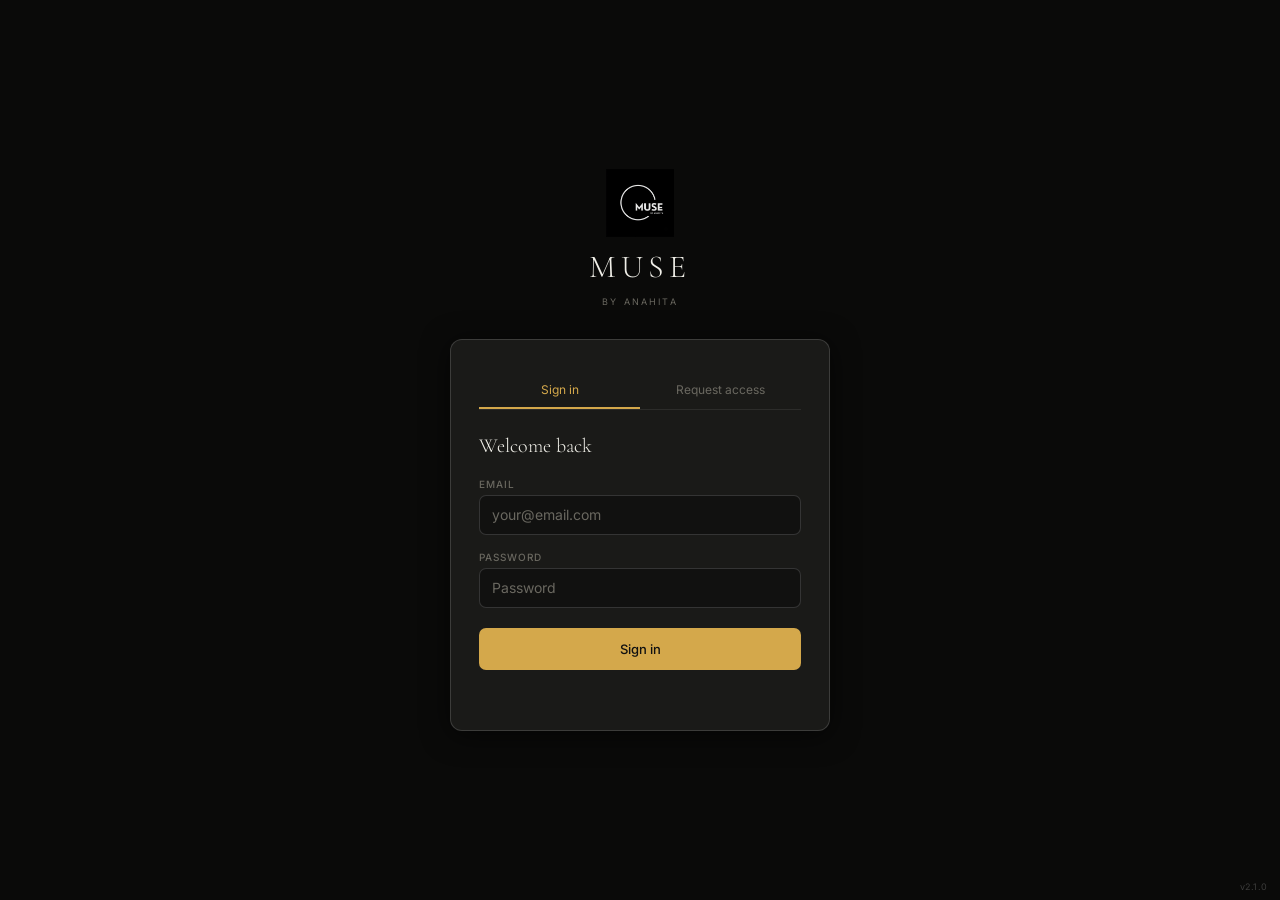
==== commit ae7baf3f: "Add files via upload" ====
--- a/index.html
+++ b/index.html
@@ -2,8 +2,11 @@
 <html lang="en">
 <head>
 <meta charset="UTF-8">
+<meta http-equiv="Cache-Control" content="no-cache, no-store, must-revalidate">
+<meta http-equiv="Pragma" content="no-cache">
+<meta http-equiv="Expires" content="0">
 <meta name="viewport" content="width=device-width, initial-scale=1.0">
-<title>Muse by Anahita — Brand Hub</title>
+<title>Muse by Anahita — Brand Hub v2.1</title>
 <link href="https://fonts.googleapis.com/css2?family=Cormorant+Garamond:ital,wght@0,300;0,400;1,300&family=Inter:wght@300;400;500&display=swap" rel="stylesheet">
 <script src="https://www.gstatic.com/firebasejs/10.12.0/firebase-app-compat.js"></script>
 <script src="https://www.gstatic.com/firebasejs/10.12.0/firebase-auth-compat.js"></script>
@@ -474,6 +477,7 @@
       </div>
       <div class="vault-err" id="vault-err"></div>
       <div class="vault-info" id="vault-info"></div>
+      <button id="vault-reset-own-btn" onclick="resetOwnVaultPw()" style="display:none;margin-top:.5rem;font-size:11px;color:var(--ink4);background:none;border:none;cursor:pointer;text-decoration:underline;font-family:Inter,sans-serif;">Forgot your vault password? Reset it</button>
     </div>
     <div class="vault-body" id="vault-body">
       <div class="vault-topbar">
@@ -525,6 +529,7 @@
   <img id="lightbox-img" src="" alt="Receipt"/>
 </div>
 <div class="toast" id="toast"></div>
+<div style="position:fixed;bottom:8px;right:12px;font-size:9px;color:rgba(255,255,255,0.2);letter-spacing:.06em;z-index:1;pointer-events:none;">v2.1.0</div>
 
 <script>
 firebase.initializeApp({
@@ -642,11 +647,22 @@
   document.getElementById('hd-role').textContent=roleLabel(role);
   document.getElementById('hd-av').textContent=(currentProfile.name||'?').charAt(0).toUpperCase();
   document.querySelectorAll('.admin-only').forEach(el=>el.style.display=isAdminPlus?'':'none');
-  // Load this user's personal vault password hash from their user doc
+  // Vault tab: visible to SA always, and to users explicitly granted vault access
+  const vaultTab=document.querySelector('.tb[data-tab="vault"]');
+  if(vaultTab){
+    const hasVaultAccess=role==='superadmin'||currentProfile.vaultAccess===true;
+    vaultTab.style.display=(isAdminPlus&&hasVaultAccess)?'':'none';
+  }
+  // Load this user's vault access and personal password hash fresh from Firestore
   try{
     const usnap=await db.collection('users').doc(currentUser.uid).get();
-    if(usnap.exists)sharedVaultHash=usnap.data().vaultPwHash||null;
-  }catch(e){}
+    if(usnap.exists){
+      const udata=usnap.data();
+      currentProfile.vaultAccess=udata.vaultAccess||false;
+      currentProfile.vaultPwHash=udata.vaultPwHash||null;
+      sharedVaultHash=currentProfile.vaultPwHash||null;
+    }
+  }catch(e){console.log('vault load err',e);}
   db.collection('users').onSnapshot(snap=>{
     allUsers=[];snap.forEach(d=>{const u={id:d.id,...d.data()};if(u.role!=='pending')allUsers.push(u);});
     if(document.getElementById('pane-admin').style.display!=='none')renderAdmin();
@@ -1060,16 +1076,28 @@
   if(!p1){err.textContent='Enter a password.';return;}if(p1!==p2){err.textContent='Passwords do not match.';return;}if(p1.length<4){err.textContent='At least 4 characters.';return;}
   const hash=await sha256(p1);
   // Store each user's vault password hash in their own user document
-  await db.collection('users').doc(currentUser.uid).update({vaultPwHash:hash});
-  sharedVaultHash=hash;err.textContent='';document.getElementById('vault-new-pw1').value='';document.getElementById('vault-new-pw2').value='';
-  vaultUnlocked=true;addLog('set their vault password','');scheduleSave();renderVaultGate();showToast('Vault password set.');
+  await db.collection('users').doc(currentUser.uid).update({vaultPwHash:hash,vaultAccess:true});
+  sharedVaultHash=hash;
+  currentProfile.vaultPwHash=hash;
+  currentProfile.vaultAccess=true;
+  err.textContent='';
+  document.getElementById('vault-new-pw1').value='';
+  document.getElementById('vault-new-pw2').value='';
+  vaultUnlocked=true;
+  addLog('set their vault password','');
+  scheduleSave();
+  renderVaultGate();
+  showToast('Vault password set. You are now inside the vault.');
 }
 async function unlockVault(){
   const pw=document.getElementById('vault-pw-inp').value,err=document.getElementById('vault-err');
-  if(!pw){err.textContent='Enter the vault password.';return;}
+  if(!pw){err.textContent='Enter your vault password.';return;}
   const hash=await sha256(pw);
-  if(hash===sharedVaultHash){vaultUnlocked=true;err.textContent='';document.getElementById('vault-pw-inp').value='';addLog('unlocked vault','');scheduleSave();renderVaultGate();}
-  else{err.textContent='Incorrect vault password.';document.getElementById('vault-pw-inp').value='';}
+  const correctHash=currentProfile.vaultPwHash||sharedVaultHash;
+  if(hash===correctHash){
+    vaultUnlocked=true;err.textContent='';document.getElementById('vault-pw-inp').value='';
+    addLog('unlocked vault','');scheduleSave();renderVaultGate();
+  }else{err.textContent='Incorrect vault password.';document.getElementById('vault-pw-inp').value='';}
 }
 function lockVault(){vaultUnlocked=false;renderVaultGate();}
 function showChangeVaultPw(){
@@ -1080,6 +1108,15 @@
   document.getElementById('vault-body').style.display='none';document.getElementById('vault-gate').style.display='flex';
   document.getElementById('vault-new-pw1').value='';document.getElementById('vault-new-pw2').value='';
 }
+async function resetOwnVaultPw(){
+  if(!confirm('Reset your vault password? You will need to set a new one to access the vault again.'))return;
+  await db.collection('users').doc(currentUser.uid).update({vaultPwHash:null});
+  sharedVaultHash=null;currentProfile.vaultPwHash=null;vaultUnlocked=false;
+  addLog('reset their own vault password','');scheduleSave();
+  showToast('Vault password cleared. Please set a new one.');
+  renderVaultGate();
+}
+
 async function sha256(str){
   const buf=await crypto.subtle.digest('SHA-256',new TextEncoder().encode(str+'muse_vault_v2'));
   return Array.from(new Uint8Array(buf)).map(b=>b.toString(16).padStart(2,'0')).join('');
@@ -1147,13 +1184,23 @@
       if(u.role!=='superadmin')actions.appendChild(mkBtn('Remove','danger',()=>{if(confirm('Remove '+u.name+'?'))deleteUserDoc(u.id);}));
     }
     if((myRole==='superadmin'||myRole==='admin')&&u.role==='staff')actions.appendChild(mkBtn('Make admin','',()=>setRole(u.id,'admin')));
-    // Super admin can reset anyone's vault password
-    if(myRole==='superadmin'&&!isSelf&&u.role!=='pending'){
-      actions.appendChild(mkBtn('Reset vault pw','',async()=>{
-        if(!confirm('Reset vault password for '+u.name+'? They will need to set a new one.'))return;
-        await db.collection('users').doc(u.id).update({vaultPwHash:null});
-        addLog('reset vault password for',u.name);scheduleSave();showToast('Vault password reset for '+u.name+'.');
-      }));
+    // Super admin: grant/revoke vault access and reset vault password
+    if(myRole==='superadmin'&&!isSelf&&u.role!=='pending'&&u.role!=='superadmin'){
+      const hasVault=u.vaultAccess===true;
+      const vaultBtn=mkBtn(hasVault?'Revoke vault access':'Grant vault access',hasVault?'danger':'',async()=>{
+        const newAccess=!hasVault;
+        await db.collection('users').doc(u.id).update({vaultAccess:newAccess,vaultPwHash:null});
+        addLog((newAccess?'granted':'revoked')+' vault access for',u.name);
+        scheduleSave();showToast('Vault access '+(newAccess?'granted to':'revoked from')+' '+u.name+'.');
+      });
+      actions.appendChild(vaultBtn);
+      if(hasVault){
+        actions.appendChild(mkBtn('Reset vault pw','',async()=>{
+          if(!confirm('Reset vault password for '+u.name+'? They will need to set a new one.'))return;
+          await db.collection('users').doc(u.id).update({vaultPwHash:null});
+          addLog('reset vault password for',u.name);scheduleSave();showToast('Vault password reset for '+u.name+'.');
+        }));
+      }
     }
   }
   card.appendChild(av);card.appendChild(info);card.appendChild(badge);card.appendChild(actions);return card;
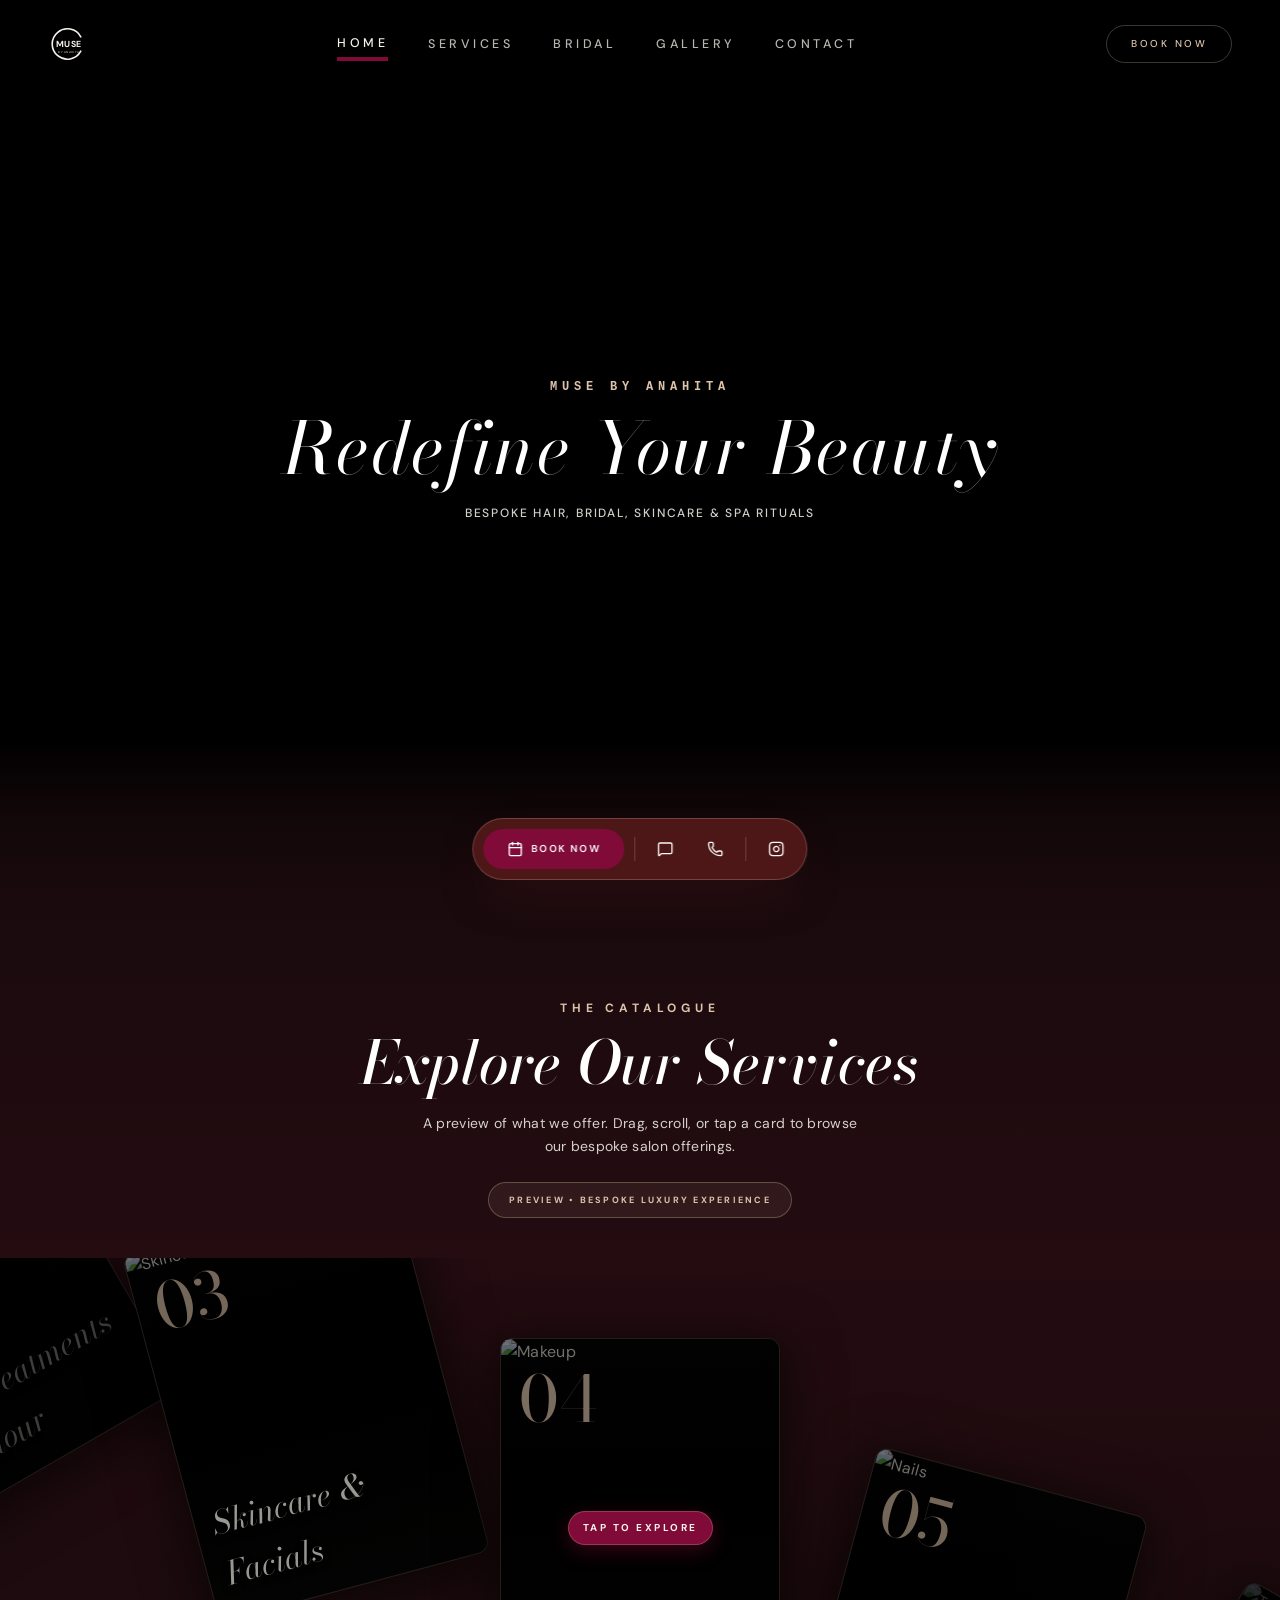
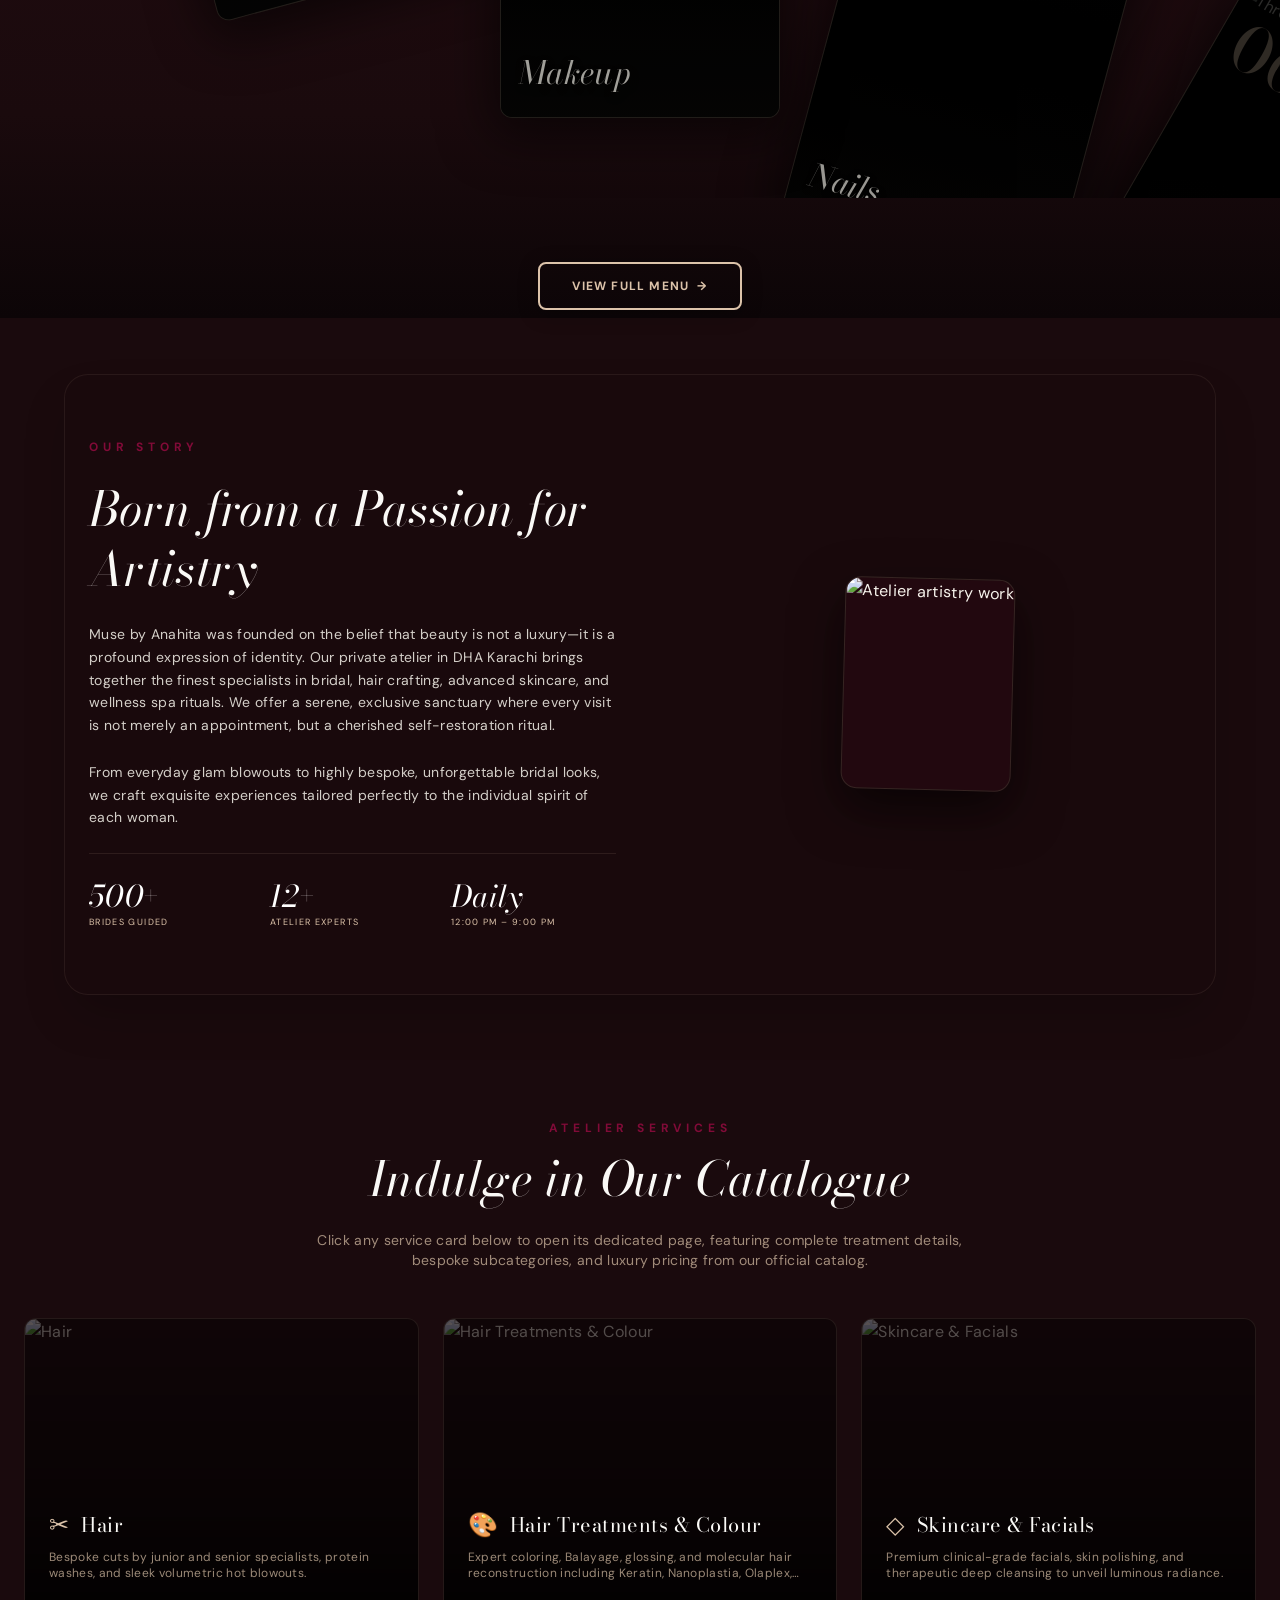
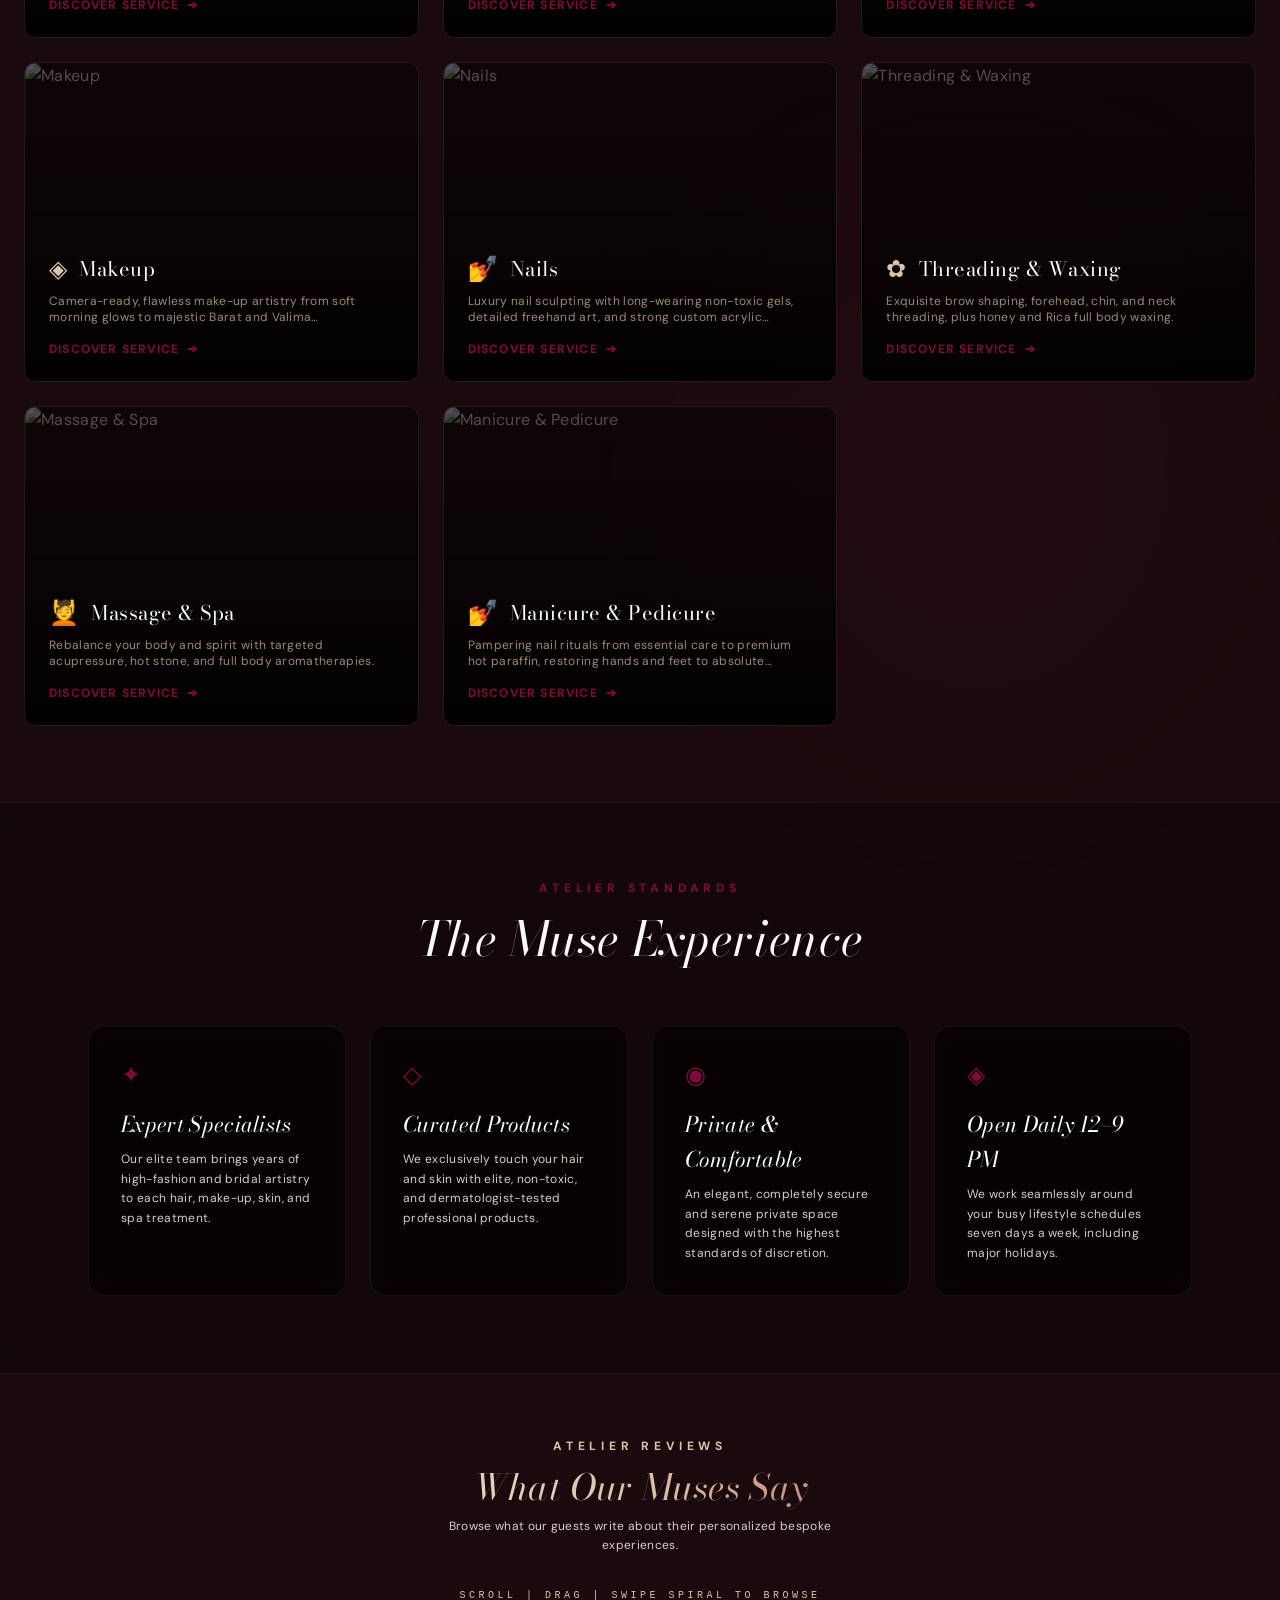
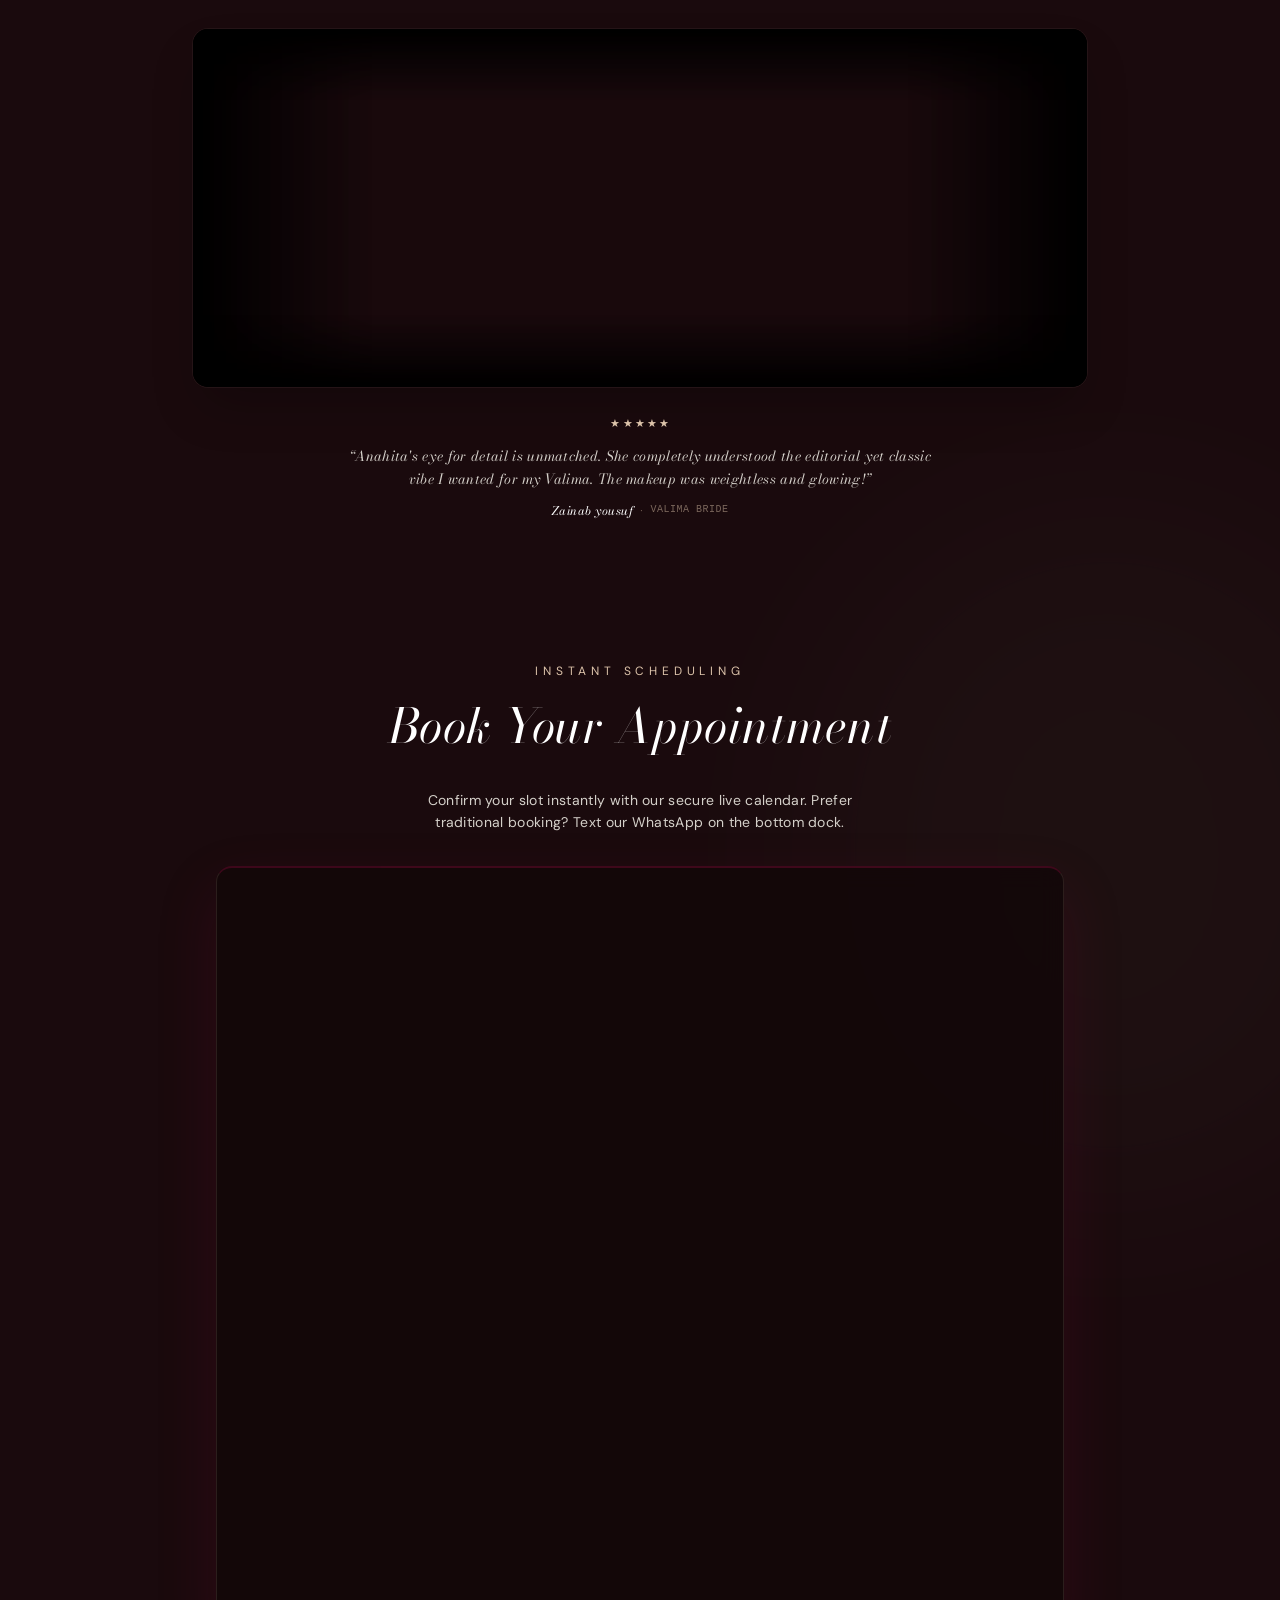
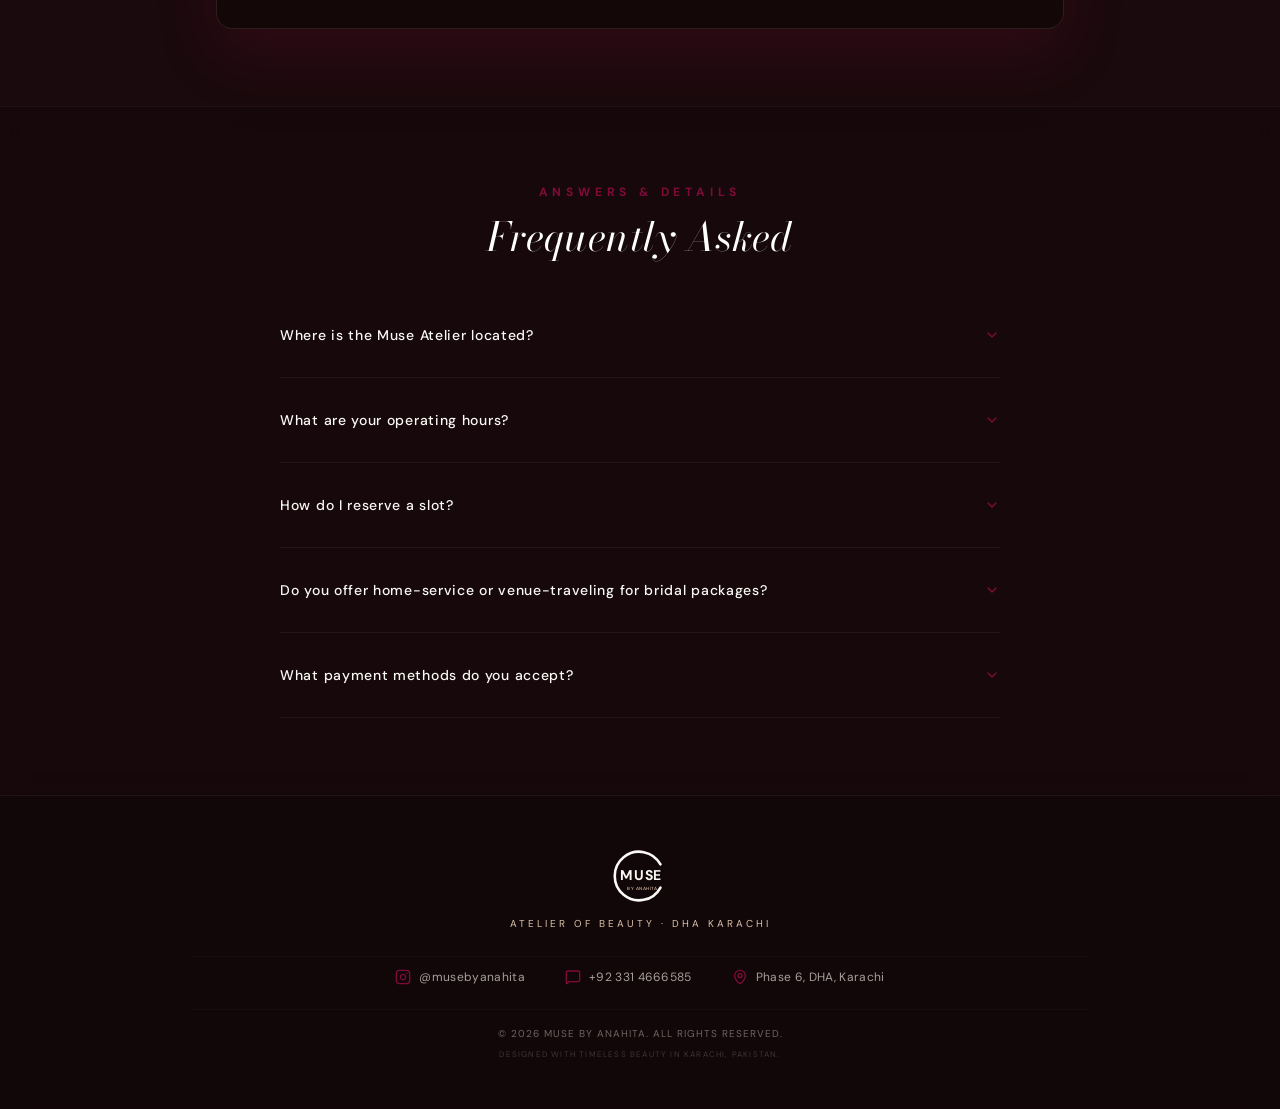
==== commit f8dacdbd: "Add files via upload" ====
--- a/index.html
+++ b/index.html
@@ -1,1218 +1,115 @@
-<!DOCTYPE html>
+<!doctype html>
 <html lang="en">
-<head>
-<meta charset="UTF-8">
-<meta http-equiv="Cache-Control" content="no-cache, no-store, must-revalidate">
-<meta http-equiv="Pragma" content="no-cache">
-<meta http-equiv="Expires" content="0">
-<meta name="viewport" content="width=device-width, initial-scale=1.0">
-<title>Muse by Anahita — Brand Hub v2.1</title>
-<link href="https://fonts.googleapis.com/css2?family=Cormorant+Garamond:ital,wght@0,300;0,400;1,300&family=Inter:wght@300;400;500&display=swap" rel="stylesheet">
-<script src="https://www.gstatic.com/firebasejs/10.12.0/firebase-app-compat.js"></script>
-<script src="https://www.gstatic.com/firebasejs/10.12.0/firebase-auth-compat.js"></script>
-<script src="https://www.gstatic.com/firebasejs/10.12.0/firebase-firestore-compat.js"></script>
-<style>
-*,*::before,*::after{box-sizing:border-box;margin:0;padding:0;}
-:root{
-  --bg:#0A0A09;--bg2:#111110;--surface:#1A1A18;--surface2:#222220;--surface3:#2A2A28;
-  --ink:#F0EFE8;--ink2:#C8C7C0;--ink3:#9A9890;--ink4:#6A6860;--ink5:rgba(255,255,255,0.06);
-  --gold:#D4A84B;--gold-bg:rgba(212,168,75,0.12);
-  --green:#7DC44A;--green-bg:rgba(125,196,74,0.1);--green-str:#7DC44A;
-  --red:#E05555;--red-bg:rgba(224,85,85,0.1);
-  --blue:#6AABF0;--blue-bg:rgba(106,171,240,0.1);
-  --amber:#F0A84B;--amber-bg:rgba(240,168,75,0.1);
-  --purple:#B07EF0;--purple-bg:rgba(176,126,240,0.1);
-  --border:rgba(255,255,255,0.08);--border2:rgba(255,255,255,0.15);
-  --shadow:0 1px 4px rgba(0,0,0,0.4);--shadow2:0 4px 28px rgba(0,0,0,0.6);
-  --radius:7px;
-}
-body{background:var(--bg);color:var(--ink);font-family:'Inter',sans-serif;min-height:100vh;}
-.screen{display:none;min-height:100vh;}
-.screen.active{display:flex;flex-direction:column;}
-#screen-auth{align-items:center;justify-content:center;padding:2rem 1.25rem;}
-.auth-logo{display:flex;flex-direction:column;align-items:center;gap:10px;margin-bottom:2rem;}
-.auth-logo img{width:68px;height:68px;object-fit:contain;filter:invert(1);opacity:.9;}
-.auth-logo-muse{font-family:'Cormorant Garamond',serif;font-weight:300;font-size:32px;letter-spacing:.16em;color:var(--ink);}
-.auth-logo-by{font-size:9px;letter-spacing:.24em;text-transform:uppercase;color:var(--ink4);}
-.auth-card{background:var(--surface);border:0.5px solid var(--border2);border-radius:12px;padding:2rem 1.75rem;width:100%;max-width:380px;box-shadow:var(--shadow2);}
-.auth-tabs{display:flex;margin-bottom:1.5rem;border-bottom:0.5px solid var(--border);}
-.auth-tab{flex:1;font-size:12px;font-family:'Inter',sans-serif;color:var(--ink4);background:none;border:none;padding:10px 0;cursor:pointer;border-bottom:2px solid transparent;margin-bottom:-0.5px;transition:color .15s,border-color .15s;}
-.auth-tab.active{color:var(--gold);border-bottom-color:var(--gold);}
-.auth-title{font-family:'Cormorant Garamond',serif;font-size:20px;font-weight:300;color:var(--ink);margin-bottom:1.25rem;}
-.f-label{font-size:10px;font-weight:500;letter-spacing:.1em;text-transform:uppercase;color:var(--ink4);margin-bottom:5px;display:block;}
-.f-input{width:100%;height:40px;font-size:14px;font-family:'Inter',sans-serif;border-radius:var(--radius);border:0.5px solid var(--border2);background:var(--bg2);color:var(--ink);padding:0 12px;outline:none;transition:border-color .15s,box-shadow .15s;margin-bottom:1rem;}
-.f-input:focus{border-color:var(--gold);box-shadow:0 0 0 2px var(--gold-bg);}
-.f-input::placeholder{color:var(--ink4);}
-.auth-btn{width:100%;height:42px;font-size:13px;font-family:'Inter',sans-serif;font-weight:500;border-radius:var(--radius);border:none;background:var(--gold);color:#111;cursor:pointer;transition:opacity .15s;margin-top:.25rem;}
-.auth-btn:hover{opacity:.88;}
-.auth-msg{font-size:12px;margin-top:10px;text-align:center;min-height:18px;}
-.auth-msg.err{color:var(--red);}
-.auth-msg.ok{color:var(--green);}
-#screen-pending{align-items:center;justify-content:center;padding:2rem;text-align:center;}
-.pending-icon{font-size:40px;margin-bottom:1rem;opacity:.25;}
-.pending-title{font-family:'Cormorant Garamond',serif;font-size:24px;font-weight:300;color:var(--ink);margin-bottom:.5rem;}
-.pending-sub{font-size:13px;color:var(--ink3);max-width:300px;line-height:1.6;}
-.pending-logout{margin-top:1.5rem;font-size:12px;color:var(--ink4);background:none;border:0.5px solid var(--border2);border-radius:var(--radius);padding:7px 16px;cursor:pointer;font-family:'Inter',sans-serif;}
-.app-header{background:var(--surface);border-bottom:0.5px solid var(--border);padding:1rem 1.5rem;display:flex;align-items:center;justify-content:space-between;gap:1rem;flex-wrap:wrap;flex-shrink:0;}
-.hd-left{display:flex;align-items:center;gap:12px;}
-.hd-logo{width:36px;height:36px;object-fit:contain;filter:invert(1);opacity:.85;}
-.hd-brand{display:flex;flex-direction:column;gap:1px;}
-.hd-muse{font-family:'Cormorant Garamond',serif;font-weight:300;font-size:21px;color:var(--ink);letter-spacing:.12em;line-height:1;}
-.hd-by{font-size:9px;letter-spacing:.22em;text-transform:uppercase;color:var(--gold);}
-.hd-right{display:flex;align-items:center;gap:12px;flex-wrap:wrap;}
-.user-pill{display:flex;align-items:center;gap:7px;background:var(--surface2);border:0.5px solid var(--border2);border-radius:99px;padding:5px 12px 5px 7px;}
-.user-av{width:22px;height:22px;border-radius:50%;background:var(--gold);display:flex;align-items:center;justify-content:center;font-size:10px;font-weight:500;color:#111;flex-shrink:0;}
-.user-nm{font-size:12px;color:var(--ink2);}
-.user-rl{font-size:9px;letter-spacing:.06em;color:var(--gold);}
-.hd-prog{display:flex;flex-direction:column;align-items:flex-end;gap:4px;}
-.hd-prog-lbl{font-size:10px;color:var(--ink4);}
-.hd-prog-track{width:80px;height:2px;background:var(--border);border-radius:99px;overflow:hidden;}
-.hd-prog-fill{height:100%;background:var(--gold);border-radius:99px;transition:width .4s;}
-.hd-logout{font-size:11px;color:var(--ink4);background:none;border:none;cursor:pointer;font-family:'Inter',sans-serif;transition:color .15s;}
-.hd-logout:hover{color:var(--ink2);}
-.tab-bar{background:var(--surface);border-bottom:0.5px solid var(--border);display:flex;padding:0 1.25rem;overflow-x:auto;flex-shrink:0;}
-.tab-bar::-webkit-scrollbar{display:none;}
-.tb{font-size:11px;font-family:'Inter',sans-serif;letter-spacing:.07em;text-transform:uppercase;color:var(--ink4);background:none;border:none;padding:11px 14px 10px;cursor:pointer;border-bottom:2px solid transparent;white-space:nowrap;transition:color .15s,border-color .15s;}
-.tb.active{color:var(--gold);border-bottom-color:var(--gold);}
-.tb .badge{display:inline-block;background:var(--gold);color:#111;font-size:9px;font-weight:500;border-radius:99px;padding:1px 5px;margin-left:4px;vertical-align:middle;}
-.sync-bar{background:var(--bg2);border-bottom:0.5px solid var(--border);padding:6px 1.5rem;display:flex;align-items:center;gap:8px;font-size:11px;color:var(--ink4);flex-shrink:0;}
-.sync-dot{width:6px;height:6px;border-radius:50%;background:var(--ink4);flex-shrink:0;transition:background .3s;}
-.sync-dot.syncing{background:#C8831A;animation:pulse 1s infinite;}
-.sync-dot.synced{background:var(--green);}
-.sync-dot.error{background:var(--red);}
-@keyframes pulse{0%,100%{opacity:1;}50%{opacity:.3;}}
-.main{max-width:720px;margin:0 auto;padding:1.75rem 1.25rem 3rem;width:100%;}
-.sec-hdr{display:flex;align-items:center;gap:10px;margin-bottom:8px;}
-.sec-rule{flex:1;height:0.5px;background:var(--ink5);}
-.sec-lbl{font-size:9px;font-weight:500;letter-spacing:.18em;text-transform:uppercase;color:var(--ink4);white-space:nowrap;}
-.section{margin-bottom:1.75rem;}
-.task-list{display:flex;flex-direction:column;gap:3px;}
-.task-item{display:flex;align-items:flex-start;gap:11px;padding:11px 13px;border-radius:var(--radius);border:0.5px solid var(--border);background:var(--surface);cursor:pointer;transition:background .12s,border-color .12s;box-shadow:var(--shadow);}
-.task-item:hover{background:var(--surface2);border-color:var(--border2);}
-.task-item.done{background:var(--green-bg);border-color:rgba(125,196,74,0.2);}
-.task-item.assigned-to-me{border-left:2px solid var(--gold);}
-.chk{width:17px;height:17px;border-radius:3px;border:1px solid var(--border2);display:flex;align-items:center;justify-content:center;flex-shrink:0;margin-top:2px;transition:background .18s,border-color .18s;}
-.task-item.done .chk{background:var(--green);border-color:var(--green);}
-.chk-ic{display:none;}
-.task-item.done .chk-ic{display:block;}
-.task-txt{flex:1;min-width:0;}
-.task-nm{font-size:14px;color:var(--ink);line-height:1.5;}
-.task-item.done .task-nm{text-decoration:line-through;text-decoration-color:var(--green-str);color:var(--ink4);}
-.task-meta{font-size:11px;color:var(--ink4);margin-top:3px;display:flex;flex-wrap:wrap;gap:6px;align-items:center;}
-.task-note{font-size:11.5px;color:var(--ink3);margin-top:2px;line-height:1.4;}
-.assign-badge{display:inline-flex;align-items:center;gap:3px;font-size:10px;padding:2px 7px;border-radius:99px;background:var(--gold-bg);color:var(--gold);white-space:nowrap;}
-.done-badge{font-size:10px;color:var(--green);}
-.owner-badge{font-size:10px;color:var(--ink4);}
-.rec-badge{display:inline-block;font-size:9px;font-weight:500;padding:2px 7px;border-radius:99px;background:var(--gold-bg);color:var(--gold);margin-left:6px;vertical-align:middle;white-space:nowrap;}
-.task-actions{display:flex;align-items:center;gap:6px;flex-shrink:0;}
-.del-btn{opacity:0;font-size:16px;color:var(--ink4);background:none;border:none;cursor:pointer;padding:2px 3px;transition:opacity .15s,color .15s;}
-.task-item:hover .del-btn{opacity:1;}
-.del-btn:hover{color:var(--red);}
-.edit-btn{opacity:0;font-size:11px;color:var(--ink4);background:none;border:0.5px solid var(--border);border-radius:4px;cursor:pointer;padding:2px 6px;transition:opacity .15s,color .15s;}
-.task-item:hover .edit-btn{opacity:1;}
-.edit-btn:hover{color:var(--gold);border-color:var(--gold);}
-@media(hover:none){.del-btn,.edit-btn{opacity:.4;}}
-.assign-sel{font-size:11px;font-family:'Inter',sans-serif;border-radius:4px;border:0.5px solid var(--border);background:var(--surface2);color:var(--ink3);padding:2px 5px;outline:none;cursor:pointer;max-width:110px;}
-.assign-sel:focus{border-color:var(--gold);}
-.add-section{margin-top:1.75rem;border-top:0.5px solid var(--ink5);padding-top:1.25rem;}
-.add-lbl{font-family:'Cormorant Garamond',serif;font-size:17px;font-weight:300;font-style:italic;color:var(--ink3);margin-bottom:10px;}
-.add-row{display:flex;gap:8px;flex-wrap:wrap;}
-.add-input{flex:1;min-width:150px;height:38px;font-size:13.5px;font-family:'Inter',sans-serif;border-radius:var(--radius);border:0.5px solid var(--border2);background:var(--surface);color:var(--ink);padding:0 12px;outline:none;transition:border-color .15s,box-shadow .15s;}
-.add-input:focus{border-color:var(--gold);box-shadow:0 0 0 2px var(--gold-bg);}
-.add-input::placeholder{color:var(--ink4);}
-.cat-sel{height:38px;font-size:12.5px;font-family:'Inter',sans-serif;border-radius:var(--radius);border:0.5px solid var(--border2);background:var(--surface);color:var(--ink);padding:0 10px;outline:none;cursor:pointer;}
-.add-btn{height:38px;padding:0 16px;font-size:13px;font-family:'Inter',sans-serif;font-weight:500;border-radius:var(--radius);border:none;background:var(--gold);color:#111;cursor:pointer;transition:opacity .15s;}
-.add-btn:hover{opacity:.85;}
-/* EDIT MODAL */
-.modal-overlay{position:fixed;inset:0;background:rgba(0,0,0,0.7);display:none;align-items:center;justify-content:center;z-index:9000;padding:1rem;}
-.modal-overlay.show{display:flex;}
-.modal-card{background:var(--surface);border:0.5px solid var(--border2);border-radius:12px;padding:1.5rem;width:100%;max-width:440px;box-shadow:var(--shadow2);}
-.modal-title{font-family:'Cormorant Garamond',serif;font-size:18px;font-weight:300;color:var(--ink);margin-bottom:1.25rem;}
-.modal-input{width:100%;height:40px;font-size:14px;font-family:'Inter',sans-serif;border-radius:var(--radius);border:0.5px solid var(--border2);background:var(--bg2);color:var(--ink);padding:0 12px;outline:none;transition:border-color .15s;margin-bottom:.75rem;}
-.modal-input:focus{border-color:var(--gold);}
-.modal-textarea{width:100%;height:80px;font-size:13px;font-family:'Inter',sans-serif;border-radius:var(--radius);border:0.5px solid var(--border2);background:var(--bg2);color:var(--ink);padding:8px 12px;outline:none;resize:vertical;margin-bottom:.75rem;}
-.modal-textarea:focus{border-color:var(--gold);}
-.modal-footer{display:flex;gap:8px;justify-content:flex-end;}
-.modal-cancel{height:36px;padding:0 14px;font-size:12px;font-family:'Inter',sans-serif;border-radius:var(--radius);border:0.5px solid var(--border2);background:none;color:var(--ink3);cursor:pointer;}
-.modal-save{height:36px;padding:0 16px;font-size:12px;font-family:'Inter',sans-serif;font-weight:500;border-radius:var(--radius);border:none;background:var(--gold);color:#111;cursor:pointer;}
-.log-list{display:flex;flex-direction:column;gap:3px;}
-.log-item{display:flex;align-items:flex-start;gap:10px;padding:10px 13px;background:var(--surface);border-radius:var(--radius);border:0.5px solid var(--border);box-shadow:var(--shadow);}
-.log-av{width:28px;height:28px;border-radius:50%;background:var(--surface3);display:flex;align-items:center;justify-content:center;font-size:10px;font-weight:500;color:var(--ink3);flex-shrink:0;}
-.log-body{flex:1;min-width:0;}
-.log-txt{font-size:13px;color:var(--ink2);line-height:1.4;}
-.log-txt strong{font-weight:500;color:var(--ink);}
-.log-time{font-size:11px;color:var(--ink4);margin-top:2px;}
-.empty-state{font-size:13px;color:var(--ink4);font-style:italic;text-align:center;padding:2.5rem 0;}
-/* RECEIPTS */
-.receipts-summary{display:grid;grid-template-columns:1fr 1fr 1fr;gap:8px;margin-bottom:1.5rem;}
-.summary-card{background:var(--surface);border:0.5px solid var(--border);border-radius:var(--radius);padding:14px 16px;text-align:center;}
-.summary-label{font-size:10px;font-weight:500;letter-spacing:.1em;text-transform:uppercase;color:var(--ink4);margin-bottom:6px;}
-.summary-amount{font-size:18px;font-weight:500;color:var(--ink);}
-.summary-card.received .summary-amount{color:var(--green);}
-.summary-card.pending-card .summary-amount{color:var(--amber);}
-.receipt-tabs{display:flex;gap:6px;margin-bottom:1.25rem;}
-.rtab{font-size:12px;font-family:'Inter',sans-serif;padding:6px 14px;border-radius:99px;border:0.5px solid var(--border2);background:var(--surface2);color:var(--ink4);cursor:pointer;transition:background .12s,color .12s,border-color .12s;}
-.rtab.active{background:var(--gold-bg);color:var(--gold);border-color:var(--gold);}
-.receipt-list{display:flex;flex-direction:column;gap:8px;}
-.receipt-card{background:var(--surface);border:0.5px solid var(--border);border-radius:var(--radius);overflow:hidden;box-shadow:var(--shadow);}
-.receipt-card.status-received{border-left:3px solid var(--green);}
-.receipt-card.status-due{border-left:3px solid var(--amber);}
-.receipt-img-wrap{width:100%;max-height:220px;overflow:hidden;background:var(--bg2);cursor:pointer;}
-.receipt-img-wrap img{width:100%;height:220px;object-fit:contain;display:block;}
-.receipt-body{padding:13px 15px;}
-.receipt-top{display:flex;align-items:flex-start;justify-content:space-between;gap:10px;margin-bottom:8px;flex-wrap:wrap;}
-.receipt-platform{font-size:14px;font-weight:500;color:var(--ink);}
-.receipt-amount{font-size:18px;font-weight:500;color:var(--gold);}
-.receipt-desc{font-size:13px;color:var(--ink3);margin-bottom:8px;line-height:1.45;}
-.receipt-footer{display:flex;align-items:center;justify-content:space-between;flex-wrap:wrap;gap:8px;}
-.receipt-meta{font-size:11px;color:var(--ink4);}
-.receipt-status-wrap{display:flex;align-items:center;gap:8px;}
-.status-badge{font-size:10px;font-weight:500;padding:3px 9px;border-radius:99px;}
-.status-badge.received{background:var(--green-bg);color:var(--green);}
-.status-badge.due{background:var(--amber-bg);color:var(--amber);}
-.status-toggle{font-size:11px;font-family:'Inter',sans-serif;padding:4px 10px;border-radius:var(--radius);border:0.5px solid var(--border2);background:var(--surface2);color:var(--ink3);cursor:pointer;white-space:nowrap;transition:background .12s;}
-.status-toggle:hover{background:var(--surface3);color:var(--ink);}
-.receipt-del{font-size:12px;color:var(--ink4);background:none;border:none;cursor:pointer;padding:3px 6px;border-radius:4px;transition:color .12s;}
-.receipt-del:hover{color:var(--red);}
-.upload-section{border-top:0.5px solid var(--ink5);padding-top:1.25rem;margin-top:1rem;}
-.upload-lbl-title{font-family:'Cormorant Garamond',serif;font-size:17px;font-weight:300;font-style:italic;color:var(--ink3);margin-bottom:12px;}
-.upload-form{display:grid;grid-template-columns:1fr 1fr;gap:8px;}
-.upload-form .full{grid-column:1/-1;}
-.upload-area{border:1px dashed var(--border2);border-radius:var(--radius);padding:1.25rem;text-align:center;cursor:pointer;transition:border-color .15s,background .15s;background:var(--bg2);}
-.upload-area:hover{border-color:var(--gold);background:var(--gold-bg);}
-.upload-area.has-file{border-color:var(--green);background:var(--green-bg);}
-.upload-area input[type=file]{display:none;}
-.upload-area-text{font-size:12px;color:var(--ink4);}
-.upload-area-text.has-file{color:var(--green);}
-.r-input{width:100%;height:38px;font-size:13px;font-family:'Inter',sans-serif;border-radius:var(--radius);border:0.5px solid var(--border2);background:var(--surface);color:var(--ink);padding:0 10px;outline:none;transition:border-color .15s,box-shadow .15s;}
-.r-input:focus{border-color:var(--gold);box-shadow:0 0 0 2px var(--gold-bg);}
-.r-input::placeholder{color:var(--ink4);}
-.r-save{height:38px;padding:0 16px;font-size:13px;font-family:'Inter',sans-serif;font-weight:500;border-radius:var(--radius);border:none;background:var(--gold);color:#111;cursor:pointer;width:100%;margin-top:2px;}
-.r-save:hover{opacity:.85;}
-/* VAULT */
-.vault-gate{display:flex;flex-direction:column;align-items:center;text-align:center;padding:3rem 1rem;gap:1rem;}
-.vault-gate-icon{font-size:40px;opacity:.2;}
-.vault-gate-title{font-family:'Cormorant Garamond',serif;font-size:22px;font-weight:300;color:var(--ink);}
-.vault-gate-sub{font-size:13px;color:var(--ink3);max-width:300px;line-height:1.55;}
-.vault-pw-row{display:flex;gap:8px;width:100%;max-width:340px;}
-.vault-pw-input{flex:1;height:40px;font-size:14px;font-family:'Inter',sans-serif;border-radius:var(--radius);border:0.5px solid var(--border2);background:var(--surface);color:var(--ink);padding:0 12px;outline:none;text-align:center;letter-spacing:.08em;transition:border-color .15s,box-shadow .15s;}
-.vault-pw-input:focus{border-color:var(--gold);box-shadow:0 0 0 2px var(--gold-bg);}
-.vault-unlock-btn{height:40px;padding:0 18px;font-size:13px;font-family:'Inter',sans-serif;font-weight:500;border-radius:var(--radius);border:none;background:var(--gold);color:#111;cursor:pointer;white-space:nowrap;}
-.vault-err{font-size:12px;color:var(--red);min-height:18px;}
-.vault-info{font-size:11px;color:var(--ink4);max-width:300px;line-height:1.5;}
-.vault-body{display:none;}
-.vault-topbar{display:flex;align-items:center;justify-content:space-between;margin-bottom:1.25rem;flex-wrap:wrap;gap:8px;}
-.vault-title{font-family:'Cormorant Garamond',serif;font-size:20px;font-weight:300;color:var(--ink);}
-.cred-list{display:flex;flex-direction:column;gap:6px;margin-bottom:1.5rem;}
-.cred-card{background:var(--surface);border-radius:var(--radius);border:0.5px solid var(--border);padding:13px 15px;box-shadow:var(--shadow);}
-.cred-hdr{display:flex;align-items:center;justify-content:space-between;margin-bottom:10px;}
-.cred-plat{font-size:13px;font-weight:500;color:var(--ink);}
-.cred-del{font-size:14px;color:var(--ink4);background:none;border:none;cursor:pointer;padding:2px 4px;opacity:0;transition:opacity .15s,color .15s;}
-.cred-card:hover .cred-del{opacity:1;}
-.cred-del:hover{color:var(--red);}
-.cred-row{display:flex;align-items:center;gap:10px;margin-bottom:6px;}
-.cred-row:last-child{margin-bottom:0;}
-.cred-fl{font-size:10px;font-weight:500;letter-spacing:.1em;text-transform:uppercase;color:var(--ink4);width:68px;flex-shrink:0;}
-.cred-val{flex:1;font-size:13px;color:var(--ink2);background:var(--bg2);border-radius:4px;padding:4px 8px;cursor:pointer;transition:background .12s;word-break:break-all;}
-.cred-val:hover{background:var(--surface3);}
-.cred-val.hidden{letter-spacing:.18em;color:var(--ink4);}
-.show-pw{font-size:11px;color:var(--ink4);background:none;border:none;cursor:pointer;padding:2px 4px;white-space:nowrap;font-family:'Inter',sans-serif;}
-.show-pw:hover{color:var(--ink2);}
-.vault-add{border-top:0.5px solid var(--ink5);padding-top:1.25rem;margin-top:1rem;}
-.vault-add-lbl{font-family:'Cormorant Garamond',serif;font-size:17px;font-weight:300;font-style:italic;color:var(--ink3);margin-bottom:10px;}
-.vault-form{display:grid;grid-template-columns:1fr 1fr;gap:8px;}
-.vault-form .full{grid-column:1/-1;}
-.v-input{width:100%;height:38px;font-size:13px;font-family:'Inter',sans-serif;border-radius:var(--radius);border:0.5px solid var(--border2);background:var(--surface);color:var(--ink);padding:0 10px;outline:none;transition:border-color .15s,box-shadow .15s;}
-.v-input:focus{border-color:var(--gold);box-shadow:0 0 0 2px var(--gold-bg);}
-.v-input::placeholder{color:var(--ink4);}
-.v-save{height:38px;padding:0 16px;font-size:13px;font-family:'Inter',sans-serif;font-weight:500;border-radius:var(--radius);border:none;background:var(--gold);color:#111;cursor:pointer;width:100%;margin-top:2px;}
-.v-save:hover{opacity:.85;}
-/* ADMIN */
-.admin-sec-title{font-family:'Cormorant Garamond',serif;font-size:18px;font-weight:300;color:var(--ink);margin-bottom:10px;}
-.user-card{background:var(--surface);border:0.5px solid var(--border);border-radius:var(--radius);padding:12px 14px;box-shadow:var(--shadow);display:flex;align-items:center;gap:12px;margin-bottom:4px;flex-wrap:wrap;}
-.u-av{width:34px;height:34px;border-radius:50%;background:var(--surface3);display:flex;align-items:center;justify-content:center;font-size:13px;font-weight:500;color:var(--ink3);flex-shrink:0;}
-.u-info{flex:1;min-width:120px;}
-.u-name{font-size:14px;color:var(--ink);}
-.u-email{font-size:11.5px;color:var(--ink4);}
-.u-role-badge{font-size:9px;font-weight:500;padding:2px 8px;border-radius:99px;letter-spacing:.05em;white-space:nowrap;}
-.role-superadmin{background:var(--gold-bg);color:var(--gold);}
-.role-admin{background:var(--blue-bg);color:var(--blue);}
-.role-staff{background:var(--surface3);color:var(--ink3);}
-.role-pending{background:var(--red-bg);color:var(--red);}
-.u-actions{display:flex;gap:6px;flex-wrap:wrap;}
-.u-btn{font-size:11px;font-family:'Inter',sans-serif;padding:5px 10px;border-radius:var(--radius);border:0.5px solid var(--border2);background:var(--surface2);color:var(--ink3);cursor:pointer;white-space:nowrap;transition:background .12s,color .12s;}
-.u-btn:hover{background:var(--surface3);color:var(--ink);}
-.u-btn.danger{border-color:rgba(224,85,85,0.3);color:var(--red);}
-.u-btn.danger:hover{background:var(--red-bg);}
-.u-btn.success{border-color:rgba(125,196,74,0.3);color:var(--green);}
-.u-btn.success:hover{background:var(--green-bg);}
-/* AI ASSISTANT */
-.ai-pane{display:flex;flex-direction:column;height:calc(100vh - 160px);max-width:720px;margin:0 auto;width:100%;}
-.ai-messages{flex:1;overflow-y:auto;padding:1.25rem;display:flex;flex-direction:column;gap:12px;}
-.ai-messages::-webkit-scrollbar{width:4px;}
-.ai-messages::-webkit-scrollbar-track{background:transparent;}
-.ai-messages::-webkit-scrollbar-thumb{background:var(--surface3);border-radius:99px;}
-.ai-msg{display:flex;gap:10px;max-width:85%;}
-.ai-msg.user{align-self:flex-end;flex-direction:row-reverse;}
-.ai-msg.assistant{align-self:flex-start;}
-.ai-avatar{width:28px;height:28px;border-radius:50%;display:flex;align-items:center;justify-content:center;font-size:12px;flex-shrink:0;margin-top:2px;}
-.ai-msg.user .ai-avatar{background:var(--gold);color:#111;}
-.ai-msg.assistant .ai-avatar{background:var(--purple-bg);color:var(--purple);border:0.5px solid var(--purple);}
-.ai-bubble{padding:10px 13px;border-radius:10px;font-size:13px;line-height:1.55;max-width:100%;}
-.ai-msg.user .ai-bubble{background:var(--gold-bg);color:var(--ink2);border:0.5px solid rgba(212,168,75,0.2);}
-.ai-msg.assistant .ai-bubble{background:var(--surface);color:var(--ink2);border:0.5px solid var(--border);}
-.ai-bubble.thinking{color:var(--ink4);font-style:italic;}
-.ai-input-bar{display:flex;gap:8px;padding:1rem 1.25rem;border-top:0.5px solid var(--border);background:var(--bg2);flex-shrink:0;}
-.ai-input{flex:1;height:42px;font-size:14px;font-family:'Inter',sans-serif;border-radius:var(--radius);border:0.5px solid var(--border2);background:var(--surface);color:var(--ink);padding:0 14px;outline:none;transition:border-color .15s,box-shadow .15s;}
-.ai-input:focus{border-color:var(--purple);box-shadow:0 0 0 2px var(--purple-bg);}
-.ai-input::placeholder{color:var(--ink4);}
-.ai-send{height:42px;padding:0 18px;font-size:13px;font-family:'Inter',sans-serif;font-weight:500;border-radius:var(--radius);border:none;background:var(--purple);color:#fff;cursor:pointer;white-space:nowrap;transition:opacity .15s;}
-.ai-send:hover{opacity:.85;}
-.ai-send:disabled{opacity:.4;cursor:not-allowed;}
-.ai-suggestions{display:flex;gap:6px;flex-wrap:wrap;padding:0 1.25rem .75rem;}
-.ai-sug{font-size:11px;font-family:'Inter',sans-serif;padding:5px 10px;border-radius:99px;border:0.5px solid var(--border2);background:var(--surface2);color:var(--ink4);cursor:pointer;transition:background .12s,color .12s,border-color .12s;white-space:nowrap;}
-.ai-sug:hover{background:var(--purple-bg);color:var(--purple);border-color:var(--purple);}
-.ai-welcome{text-align:center;padding:2rem 1rem;color:var(--ink4);}
-.ai-welcome-icon{font-size:36px;margin-bottom:.75rem;opacity:.5;}
-.ai-welcome-title{font-family:'Cormorant Garamond',serif;font-size:20px;font-weight:300;color:var(--ink3);margin-bottom:.5rem;}
-.ai-welcome-sub{font-size:12px;color:var(--ink4);line-height:1.6;}
-/* UTILS */
-.pg-hdr{display:flex;align-items:center;justify-content:space-between;margin-bottom:1.25rem;flex-wrap:wrap;gap:8px;}
-.pg-title{font-family:'Cormorant Garamond',serif;font-size:20px;font-weight:300;color:var(--ink);}
-.sm-btn{font-size:11px;color:var(--ink4);background:none;border:0.5px solid var(--border);border-radius:var(--radius);padding:5px 10px;cursor:pointer;font-family:'Inter',sans-serif;transition:background .12s;}
-.sm-btn:hover{background:var(--surface2);}
-.toast{position:fixed;bottom:1.5rem;left:50%;transform:translateX(-50%);background:var(--surface3);color:var(--ink);border:0.5px solid var(--border2);font-size:12px;padding:8px 18px;border-radius:99px;pointer-events:none;opacity:0;transition:opacity .2s;z-index:9999;white-space:nowrap;box-shadow:var(--shadow2);}
-.toast.show{opacity:1;}
-.footer{text-align:center;margin-top:3rem;font-size:10px;letter-spacing:.1em;text-transform:uppercase;color:var(--ink4);}
-.lightbox{position:fixed;inset:0;background:rgba(0,0,0,0.93);display:none;align-items:center;justify-content:center;z-index:9998;padding:1rem;}
-.lightbox.show{display:flex;}
-.lightbox img{max-width:100%;max-height:90vh;object-fit:contain;border-radius:var(--radius);}
-.lightbox-close{position:fixed;top:1rem;right:1rem;font-size:28px;color:var(--ink3);background:none;border:none;cursor:pointer;line-height:1;}
-@media(max-width:520px){
-  .vault-form,.upload-form{grid-template-columns:1fr;}
-  .vault-form .full,.upload-form .full{grid-column:1;}
-  .receipts-summary{grid-template-columns:1fr;}
-  .app-header{padding:.875rem 1rem;}
-  .main{padding:1.25rem 1rem 2.5rem;}
-}
-</style>
-</head>
-<body>
+  <head>
+    <meta charset="UTF-8" />
+    <meta name="viewport" content="width=device-width, initial-scale=1.0" />
+    
+    <!-- Primary SEO Metadata -->
+    <title>Muse by Anahita — Luxury Hair, Bridal &amp; Skincare Atelier, DHA Karachi</title>
+    <meta name="description" content="Muse by Anahita is an elite beauty salon in DHA Phase 6, Karachi, offering bespoke bridal make-up, advanced hair crafting, skincare, and luxury spa rituals. Book online instantly." />
+    <meta name="keywords" content="Muse by Anahita, bridal makeup Karachi, hair salon DHA, skincare Karachi, luxury beauty salon Karachi, Anahita makeup, salon DHA phase 6" />
+    <link rel="canonical" href="https://musebyanahita.com/" />
 
-<!-- AUTH -->
-<div id="screen-auth" class="screen active">
-  <div class="auth-logo">
-    <img src="[data-uri]" alt="Muse logo"/>
-    <div class="auth-logo-muse">MUSE</div>
-    <div class="auth-logo-by">by Anahita</div>
-  </div>
-  <div class="auth-card">
-    <div class="auth-tabs">
-      <button class="auth-tab active" onclick="showAuthTab('signin')">Sign in</button>
-      <button class="auth-tab" onclick="showAuthTab('signup')">Request access</button>
-    </div>
-    <div id="auth-signin">
-      <div class="auth-title">Welcome back</div>
-      <label class="f-label">Email</label>
-      <input class="f-input" id="si-email" type="email" placeholder="your@email.com"/>
-      <label class="f-label">Password</label>
-      <input class="f-input" id="si-pw" type="password" placeholder="Password" onkeydown="if(event.key==='Enter')doSignIn()"/>
-      <button class="auth-btn" onclick="doSignIn()">Sign in</button>
-      <div class="auth-msg err" id="si-msg"></div>
-    </div>
-    <div id="auth-signup" style="display:none">
-      <div class="auth-title">Request access</div>
-      <label class="f-label">Full name</label>
-      <input class="f-input" id="su-name" type="text" placeholder="Your name"/>
-      <label class="f-label">Email</label>
-      <input class="f-input" id="su-email" type="email" placeholder="your@email.com"/>
-      <label class="f-label">Password</label>
-      <input class="f-input" id="su-pw" type="password" placeholder="Choose a password (min 6 chars)"/>
-      <button class="auth-btn" onclick="doSignUp()">Request access</button>
-      <div class="auth-msg" id="su-msg"></div>
-    </div>
-  </div>
-</div>
+    <!-- Open Graph / Facebook -->
+    <meta property="og:type" content="website" />
+    <meta property="og:url" content="https://musebyanahita.com/" />
+    <meta property="og:title" content="Muse by Anahita — Luxury Hair, Bridal &amp; Skincare Atelier, DHA Karachi" />
+    <meta property="og:description" content="An elite private beauty atelier in DHA Phase 6, Karachi. Experience bespoke bridal makeup, advanced hair crafting, and rejuvenating skincare rituals. Book your visit online." />
+    <meta property="og:image" content="https://images.unsplash.com/photo-1522335789203-aabd1fc54bc9?q=80&w=1200" />
 
-<!-- PENDING -->
-<div id="screen-pending" class="screen">
-  <div style="display:flex;flex-direction:column;align-items:center;justify-content:center;flex:1;padding:2rem;text-align:center;">
-    <div class="pending-icon">⏳</div>
-    <div class="pending-title">Access pending</div>
-    <div class="pending-sub">Your account is awaiting approval. An admin will review your request shortly.</div>
-    <button class="pending-logout" onclick="doSignOut()">Sign out</button>
-  </div>
-</div>
+    <!-- Twitter -->
+    <meta property="twitter:card" content="summary_large_image" />
+    <meta property="twitter:url" content="https://musebyanahita.com/" />
+    <meta property="twitter:title" content="Muse by Anahita — Luxury Hair, Bridal &amp; Skincare Atelier, DHA Karachi" />
+    <meta property="twitter:description" content="An elite private beauty atelier in DHA Phase 6, Karachi. Experience bespoke bridal makeup, advanced hair crafting, and rejuvenating skincare rituals. Book your visit online." />
+    <meta property="twitter:image" content="https://images.unsplash.com/photo-1522335789203-aabd1fc54bc9?q=80&w=1200" />
 
-<!-- APP -->
-<div id="screen-app" class="screen">
-  <div class="app-header">
-    <div class="hd-left">
-      <img class="hd-logo" src="[data-uri]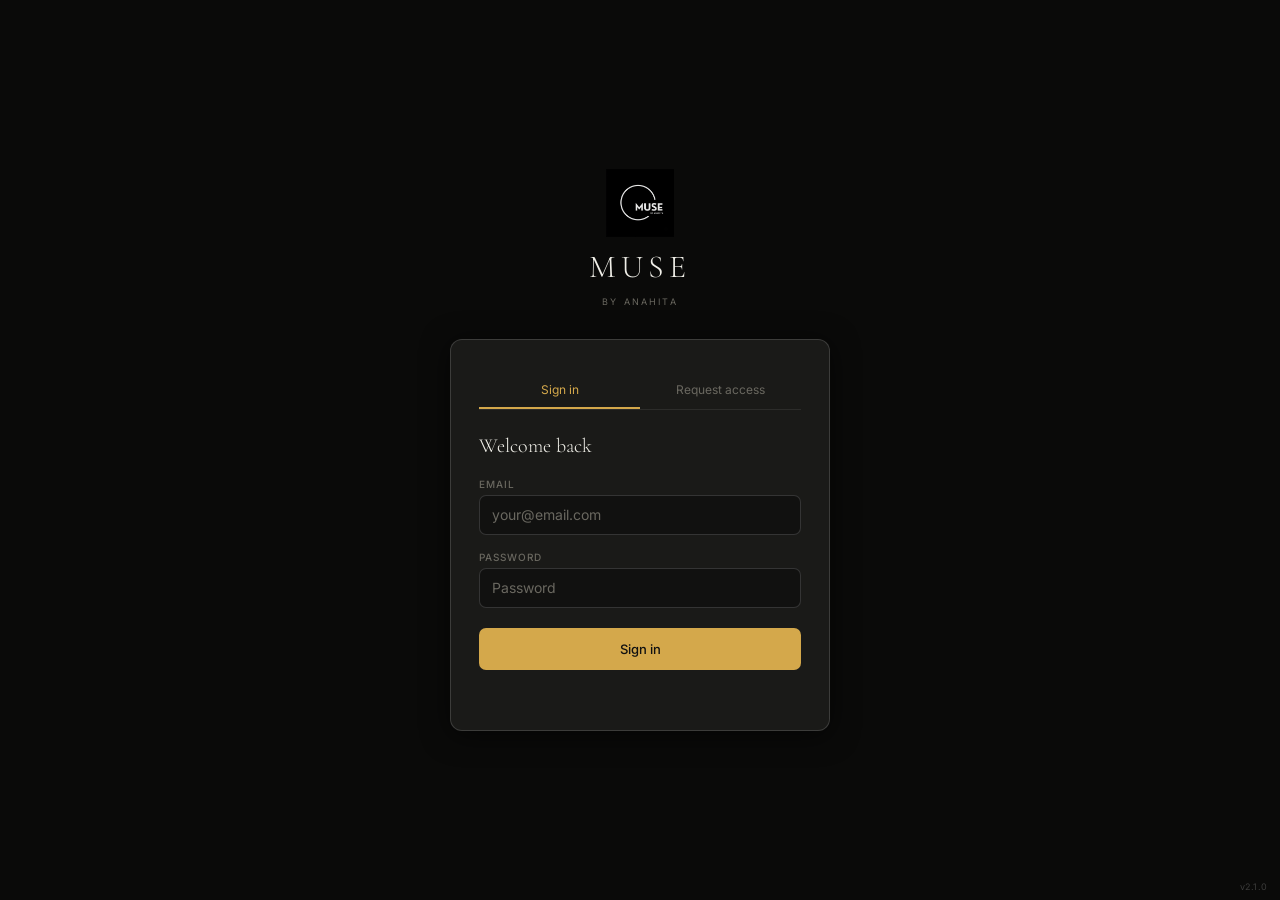
==== commit e8da2ce2: "Add files via upload" ====
--- a/index.html
+++ b/index.html
@@ -1,115 +1,1293 @@
-<!doctype html>
+<!DOCTYPE html>
 <html lang="en">
-  <head>
-    <meta charset="UTF-8" />
-    <meta name="viewport" content="width=device-width, initial-scale=1.0" />
-    
-    <!-- Primary SEO Metadata -->
-    <title>Muse by Anahita — Luxury Hair, Bridal &amp; Skincare Atelier, DHA Karachi</title>
-    <meta name="description" content="Muse by Anahita is an elite beauty salon in DHA Phase 6, Karachi, offering bespoke bridal make-up, advanced hair crafting, skincare, and luxury spa rituals. Book online instantly." />
-    <meta name="keywords" content="Muse by Anahita, bridal makeup Karachi, hair salon DHA, skincare Karachi, luxury beauty salon Karachi, Anahita makeup, salon DHA phase 6" />
-    <link rel="canonical" href="https://musebyanahita.com/" />
-
-    <!-- Open Graph / Facebook -->
-    <meta property="og:type" content="website" />
-    <meta property="og:url" content="https://musebyanahita.com/" />
-    <meta property="og:title" content="Muse by Anahita — Luxury Hair, Bridal &amp; Skincare Atelier, DHA Karachi" />
-    <meta property="og:description" content="An elite private beauty atelier in DHA Phase 6, Karachi. Experience bespoke bridal makeup, advanced hair crafting, and rejuvenating skincare rituals. Book your visit online." />
-    <meta property="og:image" content="https://images.unsplash.com/photo-1522335789203-aabd1fc54bc9?q=80&w=1200" />
-
-    <!-- Twitter -->
-    <meta property="twitter:card" content="summary_large_image" />
-    <meta property="twitter:url" content="https://musebyanahita.com/" />
-    <meta property="twitter:title" content="Muse by Anahita — Luxury Hair, Bridal &amp; Skincare Atelier, DHA Karachi" />
-    <meta property="twitter:description" content="An elite private beauty atelier in DHA Phase 6, Karachi. Experience bespoke bridal makeup, advanced hair crafting, and rejuvenating skincare rituals. Book your visit online." />
-    <meta property="twitter:image" content="https://images.unsplash.com/photo-1522335789203-aabd1fc54bc9?q=80&w=1200" />
-
-    <!-- Google LocalBusiness Schema -->
-    <script type="application/ld+json">
-      {
-        "@context": "https://schema.org",
-        "@type": "BeautySalon",
-        "name": "Muse by Anahita",
-        "image": "https://images.unsplash.com/photo-1522335789203-aabd1fc54bc9?q=80&w=800",
-        "address": {
-          "@type": "PostalAddress",
-          "streetAddress": "Phase 6, DHA",
-          "addressLocality": "Karachi",
-          "addressRegion": "Sindh",
-          "postalCode": "75500",
-          "addressCountry": "PK"
-        },
-        "geo": {
-          "@type": "GeoCoordinates",
-          "latitude": "24.7938",
-          "longitude": "67.0691"
-        },
-        "url": "https://musebyanahita.com",
-        "telephone": "+923314666585",
-        "priceRange": "$$$",
-        "openingHoursSpecification": [
-          {
-            "@type": "OpeningHoursSpecification",
-            "dayOfWeek": [
-              "Monday",
-              "Tuesday",
-              "Wednesday",
-              "Thursday",
-              "Friday",
-              "Saturday",
-              "Sunday"
-            ],
-            "opens": "12:00",
-            "closes": "21:00"
+<head>
+<meta charset="UTF-8">
+<meta http-equiv="Cache-Control" content="no-cache, no-store, must-revalidate">
+<meta http-equiv="Pragma" content="no-cache">
+<meta http-equiv="Expires" content="0">
+<meta name="viewport" content="width=device-width, initial-scale=1.0">
+<title>Muse by Anahita — Brand Hub v2.1</title>
+<link href="https://fonts.googleapis.com/css2?family=Cormorant+Garamond:ital,wght@0,300;0,400;1,300&family=Inter:wght@300;400;500&display=swap" rel="stylesheet">
+<script src="https://www.gstatic.com/firebasejs/10.12.0/firebase-app-compat.js"></script>
+<script src="https://www.gstatic.com/firebasejs/10.12.0/firebase-auth-compat.js"></script>
+<script src="https://www.gstatic.com/firebasejs/10.12.0/firebase-firestore-compat.js"></script>
+<script src="https://www.gstatic.com/firebasejs/10.12.0/firebase-messaging-compat.js"></script>
+<style>
+*,*::before,*::after{box-sizing:border-box;margin:0;padding:0;}
+:root{
+  --bg:#0A0A09;--bg2:#111110;--surface:#1A1A18;--surface2:#222220;--surface3:#2A2A28;
+  --ink:#F0EFE8;--ink2:#C8C7C0;--ink3:#9A9890;--ink4:#6A6860;--ink5:rgba(255,255,255,0.06);
+  --gold:#D4A84B;--gold-bg:rgba(212,168,75,0.12);
+  --green:#7DC44A;--green-bg:rgba(125,196,74,0.1);--green-str:#7DC44A;
+  --red:#E05555;--red-bg:rgba(224,85,85,0.1);
+  --blue:#6AABF0;--blue-bg:rgba(106,171,240,0.1);
+  --amber:#F0A84B;--amber-bg:rgba(240,168,75,0.1);
+  --purple:#B07EF0;--purple-bg:rgba(176,126,240,0.1);
+  --border:rgba(255,255,255,0.08);--border2:rgba(255,255,255,0.15);
+  --shadow:0 1px 4px rgba(0,0,0,0.4);--shadow2:0 4px 28px rgba(0,0,0,0.6);
+  --radius:7px;
+}
+body{background:var(--bg);color:var(--ink);font-family:'Inter',sans-serif;min-height:100vh;}
+.screen{display:none;min-height:100vh;}
+.screen.active{display:flex;flex-direction:column;}
+#screen-auth{align-items:center;justify-content:center;padding:2rem 1.25rem;}
+.auth-logo{display:flex;flex-direction:column;align-items:center;gap:10px;margin-bottom:2rem;}
+.auth-logo img{width:68px;height:68px;object-fit:contain;filter:invert(1);opacity:.9;}
+.auth-logo-muse{font-family:'Cormorant Garamond',serif;font-weight:300;font-size:32px;letter-spacing:.16em;color:var(--ink);}
+.auth-logo-by{font-size:9px;letter-spacing:.24em;text-transform:uppercase;color:var(--ink4);}
+.auth-card{background:var(--surface);border:0.5px solid var(--border2);border-radius:12px;padding:2rem 1.75rem;width:100%;max-width:380px;box-shadow:var(--shadow2);}
+.auth-tabs{display:flex;margin-bottom:1.5rem;border-bottom:0.5px solid var(--border);}
+.auth-tab{flex:1;font-size:12px;font-family:'Inter',sans-serif;color:var(--ink4);background:none;border:none;padding:10px 0;cursor:pointer;border-bottom:2px solid transparent;margin-bottom:-0.5px;transition:color .15s,border-color .15s;}
+.auth-tab.active{color:var(--gold);border-bottom-color:var(--gold);}
+.auth-title{font-family:'Cormorant Garamond',serif;font-size:20px;font-weight:300;color:var(--ink);margin-bottom:1.25rem;}
+.f-label{font-size:10px;font-weight:500;letter-spacing:.1em;text-transform:uppercase;color:var(--ink4);margin-bottom:5px;display:block;}
+.f-input{width:100%;height:40px;font-size:14px;font-family:'Inter',sans-serif;border-radius:var(--radius);border:0.5px solid var(--border2);background:var(--bg2);color:var(--ink);padding:0 12px;outline:none;transition:border-color .15s,box-shadow .15s;margin-bottom:1rem;}
+.f-input:focus{border-color:var(--gold);box-shadow:0 0 0 2px var(--gold-bg);}
+.f-input::placeholder{color:var(--ink4);}
+.auth-btn{width:100%;height:42px;font-size:13px;font-family:'Inter',sans-serif;font-weight:500;border-radius:var(--radius);border:none;background:var(--gold);color:#111;cursor:pointer;transition:opacity .15s;margin-top:.25rem;}
+.auth-btn:hover{opacity:.88;}
+.auth-msg{font-size:12px;margin-top:10px;text-align:center;min-height:18px;}
+.auth-msg.err{color:var(--red);}
+.auth-msg.ok{color:var(--green);}
+#screen-pending{align-items:center;justify-content:center;padding:2rem;text-align:center;}
+.pending-icon{font-size:40px;margin-bottom:1rem;opacity:.25;}
+.pending-title{font-family:'Cormorant Garamond',serif;font-size:24px;font-weight:300;color:var(--ink);margin-bottom:.5rem;}
+.pending-sub{font-size:13px;color:var(--ink3);max-width:300px;line-height:1.6;}
+.pending-logout{margin-top:1.5rem;font-size:12px;color:var(--ink4);background:none;border:0.5px solid var(--border2);border-radius:var(--radius);padding:7px 16px;cursor:pointer;font-family:'Inter',sans-serif;}
+.app-header{background:var(--surface);border-bottom:0.5px solid var(--border);padding:1rem 1.5rem;display:flex;align-items:center;justify-content:space-between;gap:1rem;flex-wrap:wrap;flex-shrink:0;}
+.hd-left{display:flex;align-items:center;gap:12px;}
+.hd-logo{width:36px;height:36px;object-fit:contain;filter:invert(1);opacity:.85;}
+.hd-brand{display:flex;flex-direction:column;gap:1px;}
+.hd-muse{font-family:'Cormorant Garamond',serif;font-weight:300;font-size:21px;color:var(--ink);letter-spacing:.12em;line-height:1;}
+.hd-by{font-size:9px;letter-spacing:.22em;text-transform:uppercase;color:var(--gold);}
+.hd-right{display:flex;align-items:center;gap:12px;flex-wrap:wrap;}
+.user-pill{display:flex;align-items:center;gap:7px;background:var(--surface2);border:0.5px solid var(--border2);border-radius:99px;padding:5px 12px 5px 7px;}
+.user-av{width:22px;height:22px;border-radius:50%;background:var(--gold);display:flex;align-items:center;justify-content:center;font-size:10px;font-weight:500;color:#111;flex-shrink:0;}
+.user-nm{font-size:12px;color:var(--ink2);}
+.user-rl{font-size:9px;letter-spacing:.06em;color:var(--gold);}
+.hd-prog{display:flex;flex-direction:column;align-items:flex-end;gap:4px;}
+.hd-prog-lbl{font-size:10px;color:var(--ink4);}
+.hd-prog-track{width:80px;height:2px;background:var(--border);border-radius:99px;overflow:hidden;}
+.hd-prog-fill{height:100%;background:var(--gold);border-radius:99px;transition:width .4s;}
+.hd-logout{font-size:11px;color:var(--ink4);background:none;border:none;cursor:pointer;font-family:'Inter',sans-serif;transition:color .15s;}
+.hd-logout:hover{color:var(--ink2);}
+.tab-bar{background:var(--surface);border-bottom:0.5px solid var(--border);display:flex;padding:0 1.25rem;overflow-x:auto;flex-shrink:0;}
+.tab-bar::-webkit-scrollbar{display:none;}
+.tb{font-size:11px;font-family:'Inter',sans-serif;letter-spacing:.07em;text-transform:uppercase;color:var(--ink4);background:none;border:none;padding:11px 14px 10px;cursor:pointer;border-bottom:2px solid transparent;white-space:nowrap;transition:color .15s,border-color .15s;}
+.tb.active{color:var(--gold);border-bottom-color:var(--gold);}
+.tb .badge{display:inline-block;background:var(--gold);color:#111;font-size:9px;font-weight:500;border-radius:99px;padding:1px 5px;margin-left:4px;vertical-align:middle;}
+.sync-bar{background:var(--bg2);border-bottom:0.5px solid var(--border);padding:6px 1.5rem;display:flex;align-items:center;gap:8px;font-size:11px;color:var(--ink4);flex-shrink:0;}
+.sync-dot{width:6px;height:6px;border-radius:50%;background:var(--ink4);flex-shrink:0;transition:background .3s;}
+.sync-dot.syncing{background:#C8831A;animation:pulse 1s infinite;}
+.sync-dot.synced{background:var(--green);}
+.sync-dot.error{background:var(--red);}
+@keyframes pulse{0%,100%{opacity:1;}50%{opacity:.3;}}
+.main{max-width:720px;margin:0 auto;padding:1.75rem 1.25rem 3rem;width:100%;}
+.sec-hdr{display:flex;align-items:center;gap:10px;margin-bottom:8px;}
+.sec-rule{flex:1;height:0.5px;background:var(--ink5);}
+.sec-lbl{font-size:9px;font-weight:500;letter-spacing:.18em;text-transform:uppercase;color:var(--ink4);white-space:nowrap;}
+.section{margin-bottom:1.75rem;}
+.task-list{display:flex;flex-direction:column;gap:3px;}
+.task-item{display:flex;align-items:flex-start;gap:11px;padding:11px 13px;border-radius:var(--radius);border:0.5px solid var(--border);background:var(--surface);cursor:pointer;transition:background .12s,border-color .12s;box-shadow:var(--shadow);}
+.task-item:hover{background:var(--surface2);border-color:var(--border2);}
+.task-item.done{background:var(--green-bg);border-color:rgba(125,196,74,0.2);}
+.task-item.assigned-to-me{border-left:2px solid var(--gold);}
+.chk{width:17px;height:17px;border-radius:3px;border:1px solid var(--border2);display:flex;align-items:center;justify-content:center;flex-shrink:0;margin-top:2px;transition:background .18s,border-color .18s;}
+.task-item.done .chk{background:var(--green);border-color:var(--green);}
+.chk-ic{display:none;}
+.task-item.done .chk-ic{display:block;}
+.task-txt{flex:1;min-width:0;}
+.task-nm{font-size:14px;color:var(--ink);line-height:1.5;}
+.task-item.done .task-nm{text-decoration:line-through;text-decoration-color:var(--green-str);color:var(--ink4);}
+.task-meta{font-size:11px;color:var(--ink4);margin-top:3px;display:flex;flex-wrap:wrap;gap:6px;align-items:center;}
+.task-note{font-size:11.5px;color:var(--ink3);margin-top:2px;line-height:1.4;}
+.assign-badge{display:inline-flex;align-items:center;gap:3px;font-size:10px;padding:2px 7px;border-radius:99px;background:var(--gold-bg);color:var(--gold);white-space:nowrap;}
+.done-badge{font-size:10px;color:var(--green);}
+.owner-badge{font-size:10px;color:var(--ink4);}
+.rec-badge{display:inline-block;font-size:9px;font-weight:500;padding:2px 7px;border-radius:99px;background:var(--gold-bg);color:var(--gold);margin-left:6px;vertical-align:middle;white-space:nowrap;}
+.task-actions{display:flex;align-items:center;gap:6px;flex-shrink:0;}
+.del-btn{opacity:0;font-size:16px;color:var(--ink4);background:none;border:none;cursor:pointer;padding:2px 3px;transition:opacity .15s,color .15s;}
+.task-item:hover .del-btn{opacity:1;}
+.del-btn:hover{color:var(--red);}
+.edit-btn{opacity:0;font-size:11px;color:var(--ink4);background:none;border:0.5px solid var(--border);border-radius:4px;cursor:pointer;padding:2px 6px;transition:opacity .15s,color .15s;}
+.task-item:hover .edit-btn{opacity:1;}
+.edit-btn:hover{color:var(--gold);border-color:var(--gold);}
+@media(hover:none){.del-btn,.edit-btn{opacity:.4;}}
+.assign-sel{font-size:11px;font-family:'Inter',sans-serif;border-radius:4px;border:0.5px solid var(--border);background:var(--surface2);color:var(--ink3);padding:2px 5px;outline:none;cursor:pointer;max-width:110px;}
+.assign-sel:focus{border-color:var(--gold);}
+.add-section{margin-top:1.75rem;border-top:0.5px solid var(--ink5);padding-top:1.25rem;}
+.add-lbl{font-family:'Cormorant Garamond',serif;font-size:17px;font-weight:300;font-style:italic;color:var(--ink3);margin-bottom:10px;}
+.add-row{display:flex;gap:8px;flex-wrap:wrap;}
+.add-input{flex:1;min-width:150px;height:38px;font-size:13.5px;font-family:'Inter',sans-serif;border-radius:var(--radius);border:0.5px solid var(--border2);background:var(--surface);color:var(--ink);padding:0 12px;outline:none;transition:border-color .15s,box-shadow .15s;}
+.add-input:focus{border-color:var(--gold);box-shadow:0 0 0 2px var(--gold-bg);}
+.add-input::placeholder{color:var(--ink4);}
+.cat-sel{height:38px;font-size:12.5px;font-family:'Inter',sans-serif;border-radius:var(--radius);border:0.5px solid var(--border2);background:var(--surface);color:var(--ink);padding:0 10px;outline:none;cursor:pointer;}
+.add-btn{height:38px;padding:0 16px;font-size:13px;font-family:'Inter',sans-serif;font-weight:500;border-radius:var(--radius);border:none;background:var(--gold);color:#111;cursor:pointer;transition:opacity .15s;}
+.add-btn:hover{opacity:.85;}
+/* EDIT MODAL */
+.modal-overlay{position:fixed;inset:0;background:rgba(0,0,0,0.7);display:none;align-items:center;justify-content:center;z-index:9000;padding:1rem;}
+.modal-overlay.show{display:flex;}
+.modal-card{background:var(--surface);border:0.5px solid var(--border2);border-radius:12px;padding:1.5rem;width:100%;max-width:440px;box-shadow:var(--shadow2);}
+.modal-title{font-family:'Cormorant Garamond',serif;font-size:18px;font-weight:300;color:var(--ink);margin-bottom:1.25rem;}
+.modal-input{width:100%;height:40px;font-size:14px;font-family:'Inter',sans-serif;border-radius:var(--radius);border:0.5px solid var(--border2);background:var(--bg2);color:var(--ink);padding:0 12px;outline:none;transition:border-color .15s;margin-bottom:.75rem;}
+.modal-input:focus{border-color:var(--gold);}
+.modal-textarea{width:100%;height:80px;font-size:13px;font-family:'Inter',sans-serif;border-radius:var(--radius);border:0.5px solid var(--border2);background:var(--bg2);color:var(--ink);padding:8px 12px;outline:none;resize:vertical;margin-bottom:.75rem;}
+.modal-textarea:focus{border-color:var(--gold);}
+.modal-footer{display:flex;gap:8px;justify-content:flex-end;}
+.modal-cancel{height:36px;padding:0 14px;font-size:12px;font-family:'Inter',sans-serif;border-radius:var(--radius);border:0.5px solid var(--border2);background:none;color:var(--ink3);cursor:pointer;}
+.modal-save{height:36px;padding:0 16px;font-size:12px;font-family:'Inter',sans-serif;font-weight:500;border-radius:var(--radius);border:none;background:var(--gold);color:#111;cursor:pointer;}
+.log-list{display:flex;flex-direction:column;gap:3px;}
+.log-item{display:flex;align-items:flex-start;gap:10px;padding:10px 13px;background:var(--surface);border-radius:var(--radius);border:0.5px solid var(--border);box-shadow:var(--shadow);}
+.log-av{width:28px;height:28px;border-radius:50%;background:var(--surface3);display:flex;align-items:center;justify-content:center;font-size:10px;font-weight:500;color:var(--ink3);flex-shrink:0;}
+.log-body{flex:1;min-width:0;}
+.log-txt{font-size:13px;color:var(--ink2);line-height:1.4;}
+.log-txt strong{font-weight:500;color:var(--ink);}
+.log-time{font-size:11px;color:var(--ink4);margin-top:2px;}
+.empty-state{font-size:13px;color:var(--ink4);font-style:italic;text-align:center;padding:2.5rem 0;}
+/* RECEIPTS */
+.receipts-summary{display:grid;grid-template-columns:1fr 1fr 1fr;gap:8px;margin-bottom:1.5rem;}
+.summary-card{background:var(--surface);border:0.5px solid var(--border);border-radius:var(--radius);padding:14px 16px;text-align:center;}
+.summary-label{font-size:10px;font-weight:500;letter-spacing:.1em;text-transform:uppercase;color:var(--ink4);margin-bottom:6px;}
+.summary-amount{font-size:18px;font-weight:500;color:var(--ink);}
+.summary-card.received .summary-amount{color:var(--green);}
+.summary-card.pending-card .summary-amount{color:var(--amber);}
+.receipt-tabs{display:flex;gap:6px;margin-bottom:1.25rem;}
+.rtab{font-size:12px;font-family:'Inter',sans-serif;padding:6px 14px;border-radius:99px;border:0.5px solid var(--border2);background:var(--surface2);color:var(--ink4);cursor:pointer;transition:background .12s,color .12s,border-color .12s;}
+.rtab.active{background:var(--gold-bg);color:var(--gold);border-color:var(--gold);}
+.receipt-list{display:flex;flex-direction:column;gap:8px;}
+.receipt-card{background:var(--surface);border:0.5px solid var(--border);border-radius:var(--radius);overflow:hidden;box-shadow:var(--shadow);}
+.receipt-card.status-received{border-left:3px solid var(--green);}
+.receipt-card.status-due{border-left:3px solid var(--amber);}
+.receipt-img-wrap{width:100%;max-height:220px;overflow:hidden;background:var(--bg2);cursor:pointer;}
+.receipt-img-wrap img{width:100%;height:220px;object-fit:contain;display:block;}
+.receipt-body{padding:13px 15px;}
+.receipt-top{display:flex;align-items:flex-start;justify-content:space-between;gap:10px;margin-bottom:8px;flex-wrap:wrap;}
+.receipt-platform{font-size:14px;font-weight:500;color:var(--ink);}
+.receipt-amount{font-size:18px;font-weight:500;color:var(--gold);}
+.receipt-desc{font-size:13px;color:var(--ink3);margin-bottom:8px;line-height:1.45;}
+.receipt-footer{display:flex;align-items:center;justify-content:space-between;flex-wrap:wrap;gap:8px;}
+.receipt-meta{font-size:11px;color:var(--ink4);}
+.receipt-status-wrap{display:flex;align-items:center;gap:8px;}
+.status-badge{font-size:10px;font-weight:500;padding:3px 9px;border-radius:99px;}
+.status-badge.received{background:var(--green-bg);color:var(--green);}
+.status-badge.due{background:var(--amber-bg);color:var(--amber);}
+.status-toggle{font-size:11px;font-family:'Inter',sans-serif;padding:4px 10px;border-radius:var(--radius);border:0.5px solid var(--border2);background:var(--surface2);color:var(--ink3);cursor:pointer;white-space:nowrap;transition:background .12s;}
+.status-toggle:hover{background:var(--surface3);color:var(--ink);}
+.receipt-del{font-size:12px;color:var(--ink4);background:none;border:none;cursor:pointer;padding:3px 6px;border-radius:4px;transition:color .12s;}
+.receipt-del:hover{color:var(--red);}
+.upload-section{border-top:0.5px solid var(--ink5);padding-top:1.25rem;margin-top:1rem;}
+.upload-lbl-title{font-family:'Cormorant Garamond',serif;font-size:17px;font-weight:300;font-style:italic;color:var(--ink3);margin-bottom:12px;}
+.upload-form{display:grid;grid-template-columns:1fr 1fr;gap:8px;}
+.upload-form .full{grid-column:1/-1;}
+.upload-area{border:1px dashed var(--border2);border-radius:var(--radius);padding:1.25rem;text-align:center;cursor:pointer;transition:border-color .15s,background .15s;background:var(--bg2);}
+.upload-area:hover{border-color:var(--gold);background:var(--gold-bg);}
+.upload-area.has-file{border-color:var(--green);background:var(--green-bg);}
+.upload-area input[type=file]{display:none;}
+.upload-area-text{font-size:12px;color:var(--ink4);}
+.upload-area-text.has-file{color:var(--green);}
+.r-input{width:100%;height:38px;font-size:13px;font-family:'Inter',sans-serif;border-radius:var(--radius);border:0.5px solid var(--border2);background:var(--surface);color:var(--ink);padding:0 10px;outline:none;transition:border-color .15s,box-shadow .15s;}
+.r-input:focus{border-color:var(--gold);box-shadow:0 0 0 2px var(--gold-bg);}
+.r-input::placeholder{color:var(--ink4);}
+.r-save{height:38px;padding:0 16px;font-size:13px;font-family:'Inter',sans-serif;font-weight:500;border-radius:var(--radius);border:none;background:var(--gold);color:#111;cursor:pointer;width:100%;margin-top:2px;}
+.r-save:hover{opacity:.85;}
+/* VAULT */
+.vault-gate{display:flex;flex-direction:column;align-items:center;text-align:center;padding:3rem 1rem;gap:1rem;}
+.vault-gate-icon{font-size:40px;opacity:.2;}
+.vault-gate-title{font-family:'Cormorant Garamond',serif;font-size:22px;font-weight:300;color:var(--ink);}
+.vault-gate-sub{font-size:13px;color:var(--ink3);max-width:300px;line-height:1.55;}
+.vault-pw-row{display:flex;gap:8px;width:100%;max-width:340px;}
+.vault-pw-input{flex:1;height:40px;font-size:14px;font-family:'Inter',sans-serif;border-radius:var(--radius);border:0.5px solid var(--border2);background:var(--surface);color:var(--ink);padding:0 12px;outline:none;text-align:center;letter-spacing:.08em;transition:border-color .15s,box-shadow .15s;}
+.vault-pw-input:focus{border-color:var(--gold);box-shadow:0 0 0 2px var(--gold-bg);}
+.vault-unlock-btn{height:40px;padding:0 18px;font-size:13px;font-family:'Inter',sans-serif;font-weight:500;border-radius:var(--radius);border:none;background:var(--gold);color:#111;cursor:pointer;white-space:nowrap;}
+.vault-err{font-size:12px;color:var(--red);min-height:18px;}
+.vault-info{font-size:11px;color:var(--ink4);max-width:300px;line-height:1.5;}
+.vault-body{display:none;}
+.vault-topbar{display:flex;align-items:center;justify-content:space-between;margin-bottom:1.25rem;flex-wrap:wrap;gap:8px;}
+.vault-title{font-family:'Cormorant Garamond',serif;font-size:20px;font-weight:300;color:var(--ink);}
+.cred-list{display:flex;flex-direction:column;gap:6px;margin-bottom:1.5rem;}
+.cred-card{background:var(--surface);border-radius:var(--radius);border:0.5px solid var(--border);padding:13px 15px;box-shadow:var(--shadow);}
+.cred-hdr{display:flex;align-items:center;justify-content:space-between;margin-bottom:10px;}
+.cred-plat{font-size:13px;font-weight:500;color:var(--ink);}
+.cred-del{font-size:14px;color:var(--ink4);background:none;border:none;cursor:pointer;padding:2px 4px;opacity:0;transition:opacity .15s,color .15s;}
+.cred-card:hover .cred-del{opacity:1;}
+.cred-del:hover{color:var(--red);}
+.cred-row{display:flex;align-items:center;gap:10px;margin-bottom:6px;}
+.cred-row:last-child{margin-bottom:0;}
+.cred-fl{font-size:10px;font-weight:500;letter-spacing:.1em;text-transform:uppercase;color:var(--ink4);width:68px;flex-shrink:0;}
+.cred-val{flex:1;font-size:13px;color:var(--ink2);background:var(--bg2);border-radius:4px;padding:4px 8px;cursor:pointer;transition:background .12s;word-break:break-all;}
+.cred-val:hover{background:var(--surface3);}
+.cred-val.hidden{letter-spacing:.18em;color:var(--ink4);}
+.show-pw{font-size:11px;color:var(--ink4);background:none;border:none;cursor:pointer;padding:2px 4px;white-space:nowrap;font-family:'Inter',sans-serif;}
+.show-pw:hover{color:var(--ink2);}
+.vault-add{border-top:0.5px solid var(--ink5);padding-top:1.25rem;margin-top:1rem;}
+.vault-add-lbl{font-family:'Cormorant Garamond',serif;font-size:17px;font-weight:300;font-style:italic;color:var(--ink3);margin-bottom:10px;}
+.vault-form{display:grid;grid-template-columns:1fr 1fr;gap:8px;}
+.vault-form .full{grid-column:1/-1;}
+.v-input{width:100%;height:38px;font-size:13px;font-family:'Inter',sans-serif;border-radius:var(--radius);border:0.5px solid var(--border2);background:var(--surface);color:var(--ink);padding:0 10px;outline:none;transition:border-color .15s,box-shadow .15s;}
+.v-input:focus{border-color:var(--gold);box-shadow:0 0 0 2px var(--gold-bg);}
+.v-input::placeholder{color:var(--ink4);}
+.v-save{height:38px;padding:0 16px;font-size:13px;font-family:'Inter',sans-serif;font-weight:500;border-radius:var(--radius);border:none;background:var(--gold);color:#111;cursor:pointer;width:100%;margin-top:2px;}
+.v-save:hover{opacity:.85;}
+/* ADMIN */
+.admin-sec-title{font-family:'Cormorant Garamond',serif;font-size:18px;font-weight:300;color:var(--ink);margin-bottom:10px;}
+.user-card{background:var(--surface);border:0.5px solid var(--border);border-radius:var(--radius);padding:12px 14px;box-shadow:var(--shadow);display:flex;align-items:center;gap:12px;margin-bottom:4px;flex-wrap:wrap;}
+.u-av{width:34px;height:34px;border-radius:50%;background:var(--surface3);display:flex;align-items:center;justify-content:center;font-size:13px;font-weight:500;color:var(--ink3);flex-shrink:0;}
+.u-info{flex:1;min-width:120px;}
+.u-name{font-size:14px;color:var(--ink);}
+.u-email{font-size:11.5px;color:var(--ink4);}
+.u-role-badge{font-size:9px;font-weight:500;padding:2px 8px;border-radius:99px;letter-spacing:.05em;white-space:nowrap;}
+.role-superadmin{background:var(--gold-bg);color:var(--gold);}
+.role-admin{background:var(--blue-bg);color:var(--blue);}
+.role-staff{background:var(--surface3);color:var(--ink3);}
+.role-pending{background:var(--red-bg);color:var(--red);}
+.u-actions{display:flex;gap:6px;flex-wrap:wrap;}
+.u-btn{font-size:11px;font-family:'Inter',sans-serif;padding:5px 10px;border-radius:var(--radius);border:0.5px solid var(--border2);background:var(--surface2);color:var(--ink3);cursor:pointer;white-space:nowrap;transition:background .12s,color .12s;}
+.u-btn:hover{background:var(--surface3);color:var(--ink);}
+.u-btn.danger{border-color:rgba(224,85,85,0.3);color:var(--red);}
+.u-btn.danger:hover{background:var(--red-bg);}
+.u-btn.success{border-color:rgba(125,196,74,0.3);color:var(--green);}
+.u-btn.success:hover{background:var(--green-bg);}
+/* AI ASSISTANT */
+.ai-pane{display:flex;flex-direction:column;height:calc(100vh - 160px);max-width:720px;margin:0 auto;width:100%;}
+.ai-messages{flex:1;overflow-y:auto;padding:1.25rem;display:flex;flex-direction:column;gap:12px;}
+.ai-messages::-webkit-scrollbar{width:4px;}
+.ai-messages::-webkit-scrollbar-track{background:transparent;}
+.ai-messages::-webkit-scrollbar-thumb{background:var(--surface3);border-radius:99px;}
+.ai-msg{display:flex;gap:10px;max-width:85%;}
+.ai-msg.user{align-self:flex-end;flex-direction:row-reverse;}
+.ai-msg.assistant{align-self:flex-start;}
+.ai-avatar{width:28px;height:28px;border-radius:50%;display:flex;align-items:center;justify-content:center;font-size:12px;flex-shrink:0;margin-top:2px;}
+.ai-msg.user .ai-avatar{background:var(--gold);color:#111;}
+.ai-msg.assistant .ai-avatar{background:var(--purple-bg);color:var(--purple);border:0.5px solid var(--purple);}
+.ai-bubble{padding:10px 13px;border-radius:10px;font-size:13px;line-height:1.55;max-width:100%;}
+.ai-msg.user .ai-bubble{background:var(--gold-bg);color:var(--ink2);border:0.5px solid rgba(212,168,75,0.2);}
+.ai-msg.assistant .ai-bubble{background:var(--surface);color:var(--ink2);border:0.5px solid var(--border);}
+.ai-bubble.thinking{color:var(--ink4);font-style:italic;}
+.ai-input-bar{display:flex;gap:8px;padding:1rem 1.25rem;border-top:0.5px solid var(--border);background:var(--bg2);flex-shrink:0;}
+.ai-input{flex:1;height:42px;font-size:14px;font-family:'Inter',sans-serif;border-radius:var(--radius);border:0.5px solid var(--border2);background:var(--surface);color:var(--ink);padding:0 14px;outline:none;transition:border-color .15s,box-shadow .15s;}
+.ai-input:focus{border-color:var(--purple);box-shadow:0 0 0 2px var(--purple-bg);}
+.ai-input::placeholder{color:var(--ink4);}
+.ai-send{height:42px;padding:0 18px;font-size:13px;font-family:'Inter',sans-serif;font-weight:500;border-radius:var(--radius);border:none;background:var(--purple);color:#fff;cursor:pointer;white-space:nowrap;transition:opacity .15s;}
+.ai-send:hover{opacity:.85;}
+.ai-send:disabled{opacity:.4;cursor:not-allowed;}
+.ai-suggestions{display:flex;gap:6px;flex-wrap:wrap;padding:0 1.25rem .75rem;}
+.ai-sug{font-size:11px;font-family:'Inter',sans-serif;padding:5px 10px;border-radius:99px;border:0.5px solid var(--border2);background:var(--surface2);color:var(--ink4);cursor:pointer;transition:background .12s,color .12s,border-color .12s;white-space:nowrap;}
+.ai-sug:hover{background:var(--purple-bg);color:var(--purple);border-color:var(--purple);}
+.ai-welcome{text-align:center;padding:2rem 1rem;color:var(--ink4);}
+.ai-welcome-icon{font-size:36px;margin-bottom:.75rem;opacity:.5;}
+.ai-welcome-title{font-family:'Cormorant Garamond',serif;font-size:20px;font-weight:300;color:var(--ink3);margin-bottom:.5rem;}
+.ai-welcome-sub{font-size:12px;color:var(--ink4);line-height:1.6;}
+/* UTILS */
+.pg-hdr{display:flex;align-items:center;justify-content:space-between;margin-bottom:1.25rem;flex-wrap:wrap;gap:8px;}
+.pg-title{font-family:'Cormorant Garamond',serif;font-size:20px;font-weight:300;color:var(--ink);}
+.sm-btn{font-size:11px;color:var(--ink4);background:none;border:0.5px solid var(--border);border-radius:var(--radius);padding:5px 10px;cursor:pointer;font-family:'Inter',sans-serif;transition:background .12s;}
+.sm-btn:hover{background:var(--surface2);}
+.toast{position:fixed;bottom:1.5rem;left:50%;transform:translateX(-50%);background:var(--surface3);color:var(--ink);border:0.5px solid var(--border2);font-size:12px;padding:8px 18px;border-radius:99px;pointer-events:none;opacity:0;transition:opacity .2s;z-index:9999;white-space:nowrap;box-shadow:var(--shadow2);}
+.toast.show{opacity:1;}
+.footer{text-align:center;margin-top:3rem;font-size:10px;letter-spacing:.1em;text-transform:uppercase;color:var(--ink4);}
+.lightbox{position:fixed;inset:0;background:rgba(0,0,0,0.93);display:none;align-items:center;justify-content:center;z-index:9998;padding:1rem;}
+.lightbox.show{display:flex;}
+.lightbox img{max-width:100%;max-height:90vh;object-fit:contain;border-radius:var(--radius);}
+.lightbox-close{position:fixed;top:1rem;right:1rem;font-size:28px;color:var(--ink3);background:none;border:none;cursor:pointer;line-height:1;}
+@keyframes slideIn{from{transform:translateX(120%);opacity:0;}to{transform:translateX(0);opacity:1;}}
+@media(max-width:520px){
+  .vault-form,.upload-form{grid-template-columns:1fr;}
+  .vault-form .full,.upload-form .full{grid-column:1;}
+  .receipts-summary{grid-template-columns:1fr;}
+  .app-header{padding:.875rem 1rem;}
+  .main{padding:1.25rem 1rem 2.5rem;}
+}
+</style>
+</head>
+<body>
+
+<!-- AUTH -->
+<div id="screen-auth" class="screen active">
+  <div class="auth-logo">
+    <img src="[data-uri]" alt="Muse logo"/>
+    <div class="auth-logo-muse">MUSE</div>
+    <div class="auth-logo-by">by Anahita</div>
+  </div>
+  <div class="auth-card">
+    <div class="auth-tabs">
+      <button class="auth-tab active" onclick="showAuthTab('signin')">Sign in</button>
+      <button class="auth-tab" onclick="showAuthTab('signup')">Request access</button>
+    </div>
+    <div id="auth-signin">
+      <div class="auth-title">Welcome back</div>
+      <label class="f-label">Email</label>
+      <input class="f-input" id="si-email" type="email" placeholder="your@email.com"/>
+      <label class="f-label">Password</label>
+      <input class="f-input" id="si-pw" type="password" placeholder="Password" onkeydown="if(event.key==='Enter')doSignIn()"/>
+      <button class="auth-btn" onclick="doSignIn()">Sign in</button>
+      <div class="auth-msg err" id="si-msg"></div>
+    </div>
+    <div id="auth-signup" style="display:none">
+      <div class="auth-title">Request access</div>
+      <label class="f-label">Full name</label>
+      <input class="f-input" id="su-name" type="text" placeholder="Your name"/>
+      <label class="f-label">Email</label>
+      <input class="f-input" id="su-email" type="email" placeholder="your@email.com"/>
+      <label class="f-label">Password</label>
+      <input class="f-input" id="su-pw" type="password" placeholder="Choose a password (min 6 chars)"/>
+      <button class="auth-btn" onclick="doSignUp()">Request access</button>
+      <div class="auth-msg" id="su-msg"></div>
+    </div>
+  </div>
+</div>
+
+<!-- PENDING -->
+<div id="screen-pending" class="screen">
+  <div style="display:flex;flex-direction:column;align-items:center;justify-content:center;flex:1;padding:2rem;text-align:center;">
+    <div class="pending-icon">⏳</div>
+    <div class="pending-title">Access pending</div>
+    <div class="pending-sub">Your account is awaiting approval. An admin will review your request shortly.</div>
+    <button class="pending-logout" onclick="doSignOut()">Sign out</button>
+  </div>
+</div>
+
+<!-- APP -->
+<div id="screen-app" class="screen">
+  <div class="app-header">
+    <div class="hd-left">
+      <img class="hd-logo" src="[data-uri]